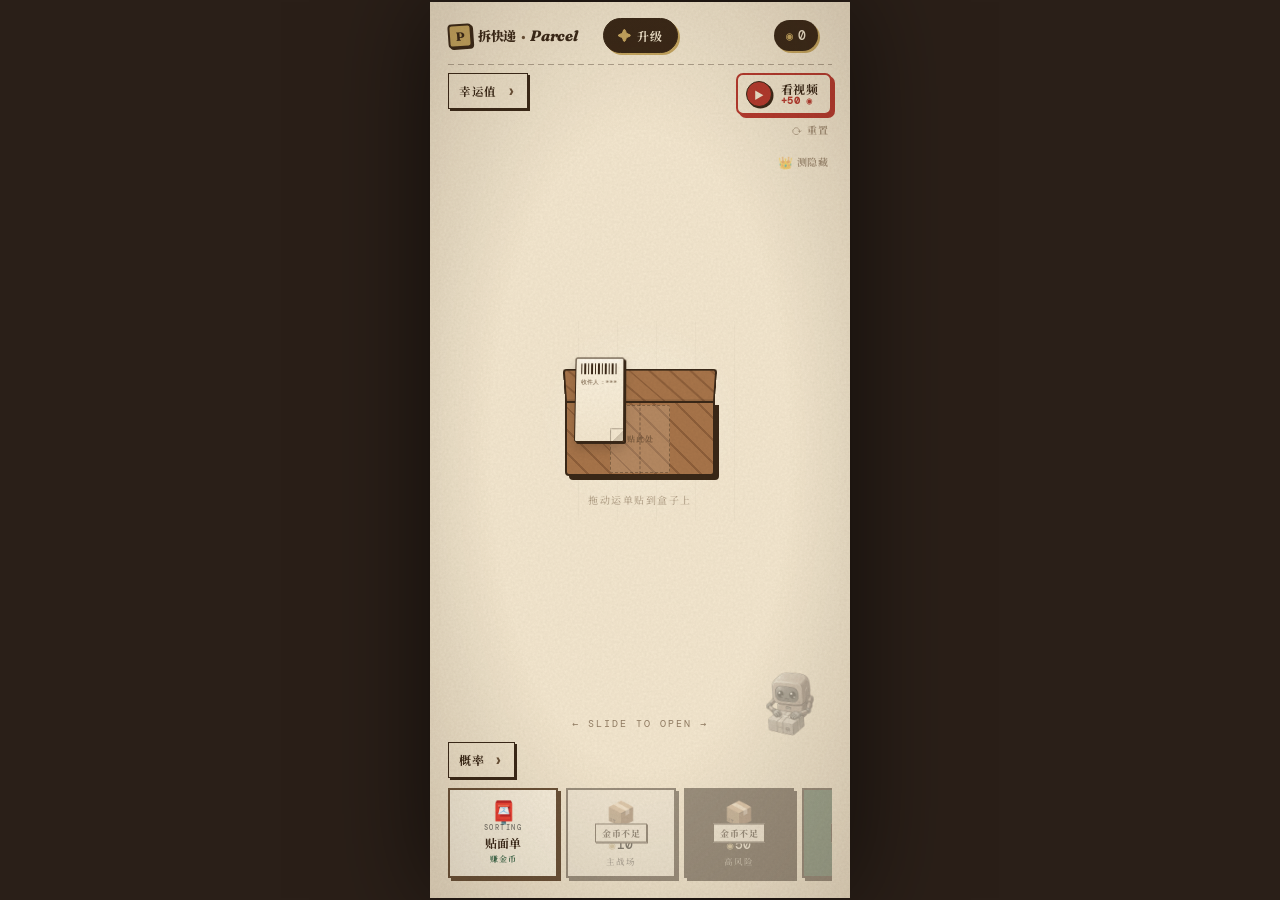
==== index.html @ 891ed786 "feat: 5档+挂机存储+弹窗统一" ====
<!DOCTYPE html>
<html lang="zh-CN">
<head>
  <meta charset="UTF-8">
  <meta name="viewport" content="width=device-width, initial-scale=1.0, maximum-scale=1.0, user-scalable=no">
  <title>拆快递盲盒 · Parcel Post</title>
  <link rel="preconnect" href="https://fonts.googleapis.com">
  <link rel="preconnect" href="https://fonts.gstatic.com" crossorigin>
  <link href="https://fonts.googleapis.com/css2?family=Fraunces:opsz,wght@9..144,400;9..144,600;9..144,800;9..144,900&family=DM+Mono:wght@400;500&family=Noto+Serif+SC:wght@500;700;900&display=swap" rel="stylesheet">
  <link rel="stylesheet" href="css/style.css">
</head>
<body>

<div class="phone">

  <!-- ========== PAGE 1: HOME ========== -->
  <div class="page active" id="page-home">

    <div class="topbar">
      <div class="tb-left">
        <div class="logo">
          <span class="mark">P</span>
          <span class="name">
            <span class="cn">拆快递</span>
            <span class="sep">·</span>
            <span style="font-style:italic">Parcel</span>
          </span>
        </div>
      </div>
      <button class="tb-mid top-tool-btn" id="btnOpenSkill">
        <span class="ic">✦</span><span>升级</span>
      </button>
      <div class="tb-right">
        <div class="coin-pill-wrap">
          <div class="coin-pill">
            <span class="c">◉</span>
            <span class="num" id="coinDisplay">0</span>
          </div>
          <!-- 金币扣除飘字：自动补货扣下一个时显示 -->
          <div class="coin-deduct" id="coinDeduct"></div>
        </div>
      </div>
    </div>

    <!-- AD STRIP：左幸运值入口，右广告 + 重置 -->
    <div class="ad-strip">
      <div class="ad-strip-left">
        <button class="lucky-chip" id="btnLucky">
          <span class="lc-name">幸运值</span>
          <span class="lc-arrow">›</span>
        </button>
      </div>
      <div class="ad-strip-right">
        <button class="ad-btn" id="btnWatchAd">
          <div class="ad-icon">▶</div>
          <div class="ad-body">
            <div class="ad-t1">看视频</div>
            <div class="ad-t2">+50 ◉</div>
          </div>
        </button>
        <button class="reset-btn" id="btnReset" title="清除存档重新开始">
          <span class="rb-ic">⟳</span>
          <span class="rb-name">重置</span>
        </button>
        <button class="reset-btn" id="btnTestHidden" title="测试开出隐藏款动画" style="margin-top:6px">
          <span class="rb-ic">👑</span>
          <span class="rb-name">测隐藏</span>
        </button>
      </div>
    </div>

    <!-- 自动拆包 + 自动补货 chip（幸运值下方，解锁后才显示）-->
    <div class="auto-chips">
      <button class="restock-toggle autoopen-toggle" id="autoOpenToggle" hidden>
        <span class="rt-body">
          <span class="rt-label">自动拆包</span>
          <span class="rt-tier" id="autoOpenTierLabel">普通</span>
        </span>
        <span class="rt-arrow">›</span>
      </button>
      <button class="restock-toggle" id="restockToggle" hidden>
        <span class="rt-body">
          <span class="rt-label">自动补货</span>
          <span class="rt-tier" id="restockTierLabel">普通</span>
        </span>
        <span class="rt-arrow">›</span>
      </button>
    </div>

    <div class="home-body">
      <!-- PARCEL HERO -->
      <div class="parcel-area">
        <div class="robot-chip locked" id="robotChip">
          <div class="robot-anim" id="robotAnim">
            <img class="robot-frame f1" src="assets/images/robot_1.png" alt="" onerror="this.replaceWith(document.createTextNode('🤖'))">
            <img class="robot-frame f2" src="assets/images/robot_2.png" alt="" onerror="this.remove()">
            <img class="robot-frame f3" src="assets/images/robot_3.png" alt="" onerror="this.remove()">
          </div>
          <div class="robot-text">未解锁</div>
          <!-- 机器人挂机存储角标（点击即领取；存储 > 0 才显示）-->
          <div class="storage-badge" id="storageBadge" hidden>
            <span class="sb-num">0/50</span>
          </div>
        </div>

        <div class="parcel-stage" id="parcelStage">
          <!-- 空状态 -->
          <div class="parcel-empty" id="parcelEmpty">
            <div class="empty-emoji">📭</div>
            <div class="empty-text">买一盒快递来拆</div>
          </div>

          <!-- 贴面单小游戏（嵌入 parcel 区域） -->
          <div class="sort-inline" id="sortInline" style="display:none;">
            <div class="sort-box" id="sortBox">
              <div class="sort-box-flap"></div>
              <div class="sort-box-body"></div>
            </div>
            <div class="sort-tape" id="sortTape">
              <div class="st-barcode"></div>
              <div class="st-addr">收件人：***</div>
            </div>
            <div class="sort-feedback" id="sortFeedback"></div>
            <div class="sort-hint-text">拖动运单贴到盒子上</div>
          </div>

          <!-- 快递盒（购买后显示，data-state: sealed|opening|opened） -->
          <div class="parcel" id="parcel" data-tier="" data-state="sealed" style="display:none;">
            <div class="parcel-shadow"></div>
            <div class="parcel-body"></div>
            <div class="parcel-lid" id="parcelLid"></div>
            <div class="parcel-tape-h" id="parcelTapeH"></div>
            <div class="parcel-tape-v" id="parcelTapeV"></div>
            <div class="parcel-tag" id="parcelTag">EXPRESS</div>
            <div class="parcel-stamp" id="parcelStamp">已<br>验视</div>
            <div class="parcel-label" id="parcelLabel">TO: YOU · 2026.08</div>
          </div>

          <!-- 浮层：物品飞出 + 数字跳字 -->
          <div class="parcel-fx" id="parcelFx"></div>
        </div>
      </div>

      <div class="swipe-hint" id="swipeHint">
        <span class="arrow">←</span> SLIDE TO OPEN <span class="arrow">→</span>
      </div>

      <!-- STATS 入口（只显示"概率"二字，详细预览移到弹窗标题旁） -->
      <button class="stats-btn" id="btnStats">
        <span class="st-body">
          <span class="st-t1">概率</span>
        </span>
        <span class="st-arrow">›</span>
      </button>

      <!-- BUY ROW -->
      <div class="buy-row" id="buyRow">
        <!-- 3 个 buy-card 由 JS 渲染 -->
      </div>
    </div>
  </div>

  <!-- ========== PAGE 2: SKILL TREE ========== -->
  <div class="page" id="page-skill">
    <div class="skill-topbar">
      <button class="back-btn" id="btnBackHome">←</button>
      <div class="skill-title">升级</div>
      <div class="coin-pill-wrap">
        <div class="coin-pill">
          <span class="c">◉</span>
          <span class="num" id="coinDisplay2">0</span>
        </div>
      </div>
    </div>

    <div class="skill-body">
      <div class="skill-tab-bar" id="skillTabBar">
        <!-- tab 由 JS 渲染 -->
      </div>
      <div id="skillList">
        <!-- 技能卡片由 JS 渲染 -->
      </div>
      <div class="footer-note">─── END OF LIST ───</div>
    </div>
  </div>

  <!-- ========== MODAL: 概率面板 ========== -->
  <div class="modal-mask" id="statsModal">
    <div class="modal-card">
      <div class="modal-head">
        <div class="modal-title">
          概率
          <span class="modal-preview" id="statsPreviewInModal"></span>
        </div>
        <button class="modal-close" id="btnStatsClose">×</button>
      </div>
      <div class="modal-body" id="statsModalBody">
        <!-- 由 JS 渲染 -->
      </div>
    </div>
  </div>

  <!-- ========== MODAL: 幸运值升级弹窗 ========== -->
  <div class="modal-mask" id="luckyModal">
    <div class="modal-card">
      <div class="modal-head">
        <div class="modal-title"><span class="mt-ic">🍀</span>幸运值</div>
        <button class="modal-close" id="btnLuckyClose">×</button>
      </div>
      <div class="modal-body" id="luckyModalBody">
        <!-- 由 JS 渲染 3 张档位卡片 -->
      </div>
      <div class="modal-foot">
        <div class="mf-hint">优先升级低档快递回本，再投高档搏稀物</div>
      </div>
    </div>
  </div>

  <!-- ========== MODAL: 档位选择器（自动补货/自动拆包 共用同一个弹窗）========== -->
  <div class="modal-mask" id="tierPickerModal">
    <div class="modal-card">
      <div class="modal-head">
        <div class="modal-title" id="tierPickerTitle">档位</div>
        <button class="modal-close" id="btnTierPickerClose">×</button>
      </div>
      <div class="modal-body" id="tierPickerBody">
        <!-- 由 JS 渲染 3 张档位卡片 -->
      </div>
      <div class="modal-foot">
        <div class="mf-hint" id="tierPickerHint">选一个档位</div>
      </div>
    </div>
  </div>

</div>

<!-- 脚本顺序：配置 → 状态 → 广告 → UI → 主循环 -->
<script src="js/config.js"></script>
<script src="js/main.js"></script>
<script src="js/ad.js"></script>
<script src="js/ui.js"></script>
<script src="js/app.js"></script>

</body>
</html>
---- css/style.css ----
/* ========== RESET ========== */
* { margin: 0; padding: 0; box-sizing: border-box; -webkit-tap-highlight-color: transparent; }
html, body { width: 100%; height: 100%; overflow: hidden; background: #2A1F18; font-family: 'Noto Serif SC', 'Fraunces', serif; }
body { display: flex; align-items: center; justify-content: center; }

/* ========== PHONE FRAME ========== */
.phone {
  position: relative;
  width: 100vw; max-width: 420px;
  height: 100vh; max-height: 896px;
  aspect-ratio: 9 / 16;
  background: #F4E8D0;
  overflow: hidden;
  box-shadow: 0 0 100px rgba(0,0,0,0.6);
}
.phone::before {
  content: ''; position: absolute; inset: 0; pointer-events: none; z-index: 100;
  background-image: url("data:image/svg+xml,%3Csvg viewBox='0 0 200 200' xmlns='http://www.w3.org/2000/svg'%3E%3Cfilter id='n'%3E%3CfeTurbulence type='fractalNoise' baseFrequency='0.85' numOctaves='3' stitchTiles='stitch'/%3E%3CfeColorMatrix values='0 0 0 0 0.2 0 0 0 0 0.15 0 0 0 0 0.1 0 0 0 0.18 0'/%3E%3C/filter%3E%3Crect width='100%25' height='100%25' filter='url(%23n)'/%3E%3C/svg%3E");
  opacity: 0.55; mix-blend-mode: multiply;
}
.phone::after {
  content: ''; position: absolute; inset: 0; pointer-events: none; z-index: 99;
  background: radial-gradient(ellipse at center, transparent 50%, rgba(58,40,23,0.18) 100%);
}

:root {
  --paper: #F4E8D0;
  --paper-dark: #E8D8B8;
  --paper-light: #FBF3E0;
  --ink: #3A2817;
  --ink-soft: #6B5238;
  --red: #B83A2E;
  --red-dark: #8B2A20;
  --green: #2D5F3F;
  --gold: #C9A961;
  --brown-box: #A8754A;
  --brown-deep: #6B4525;
  --blue-box: #4A6B8A;
  --blue-deep: #2E4A6B;
  --purple-box: #4A2C5E;
  --gold-bright: #D4AF37;
}

.page { position: absolute; inset: 0; display: none; flex-direction: column; }
.page.active { display: flex; }

/* ========== TOP BAR ========== */
.topbar {
  position: relative; flex-shrink: 0;
  display: grid; grid-template-columns: 1fr auto 1fr;
  align-items: center;
  padding: 16px 18px 12px 18px;
}
.topbar::after {
  content: ''; position: absolute; bottom: 0; left: 18px; right: 18px; height: 1px;
  background: repeating-linear-gradient(90deg, var(--ink) 0 6px, transparent 6px 10px);
  opacity: 0.35;
}
.tb-left { justify-self: start; }
.tb-mid { justify-self: center; }
.tb-right { justify-self: end; padding-right: 14px; }

/* LOGO */
.logo { display: flex; align-items: center; gap: 6px; font-family: 'Fraunces', serif; font-weight: 800; color: var(--ink); }
.logo .mark {
  width: 24px; height: 24px; border: 2px solid var(--ink); border-radius: 4px;
  display: inline-flex; align-items: center; justify-content: center;
  font-size: 12px; font-weight: 800; background: var(--gold); color: var(--ink);
  transform: rotate(-4deg);
  box-shadow: 1.5px 1.5px 0 var(--ink);
}
.logo .name { font-size: 15px; letter-spacing: -0.3px; }
.logo .name .cn { font-family: 'Noto Serif SC', serif; font-weight: 900; font-size: 13px; }
.logo .name .sep { color: var(--ink-soft); margin: 0 2px; }

/* TOOL BUTTON */
.top-tool-btn {
  background: var(--ink); color: var(--paper);
  border: 1.5px solid var(--ink);
  padding: 7px 14px; border-radius: 999px;
  font-family: 'Noto Serif SC', serif; font-weight: 700; font-size: 12px;
  cursor: pointer; display: flex; align-items: center; gap: 5px;
  box-shadow: 2px 2px 0 var(--gold);
  letter-spacing: 1px;
}
.top-tool-btn .ic { color: var(--gold); font-size: 13px; }

/* COIN PILL */
.coin-pill-wrap {
  position: relative;
  display: inline-block;
}
.coin-pill {
  display: flex; align-items: center; gap: 5px;
  background: var(--ink); color: var(--paper);
  padding: 7px 12px; border-radius: 999px;
  font-family: 'DM Mono', monospace; font-weight: 500; font-size: 13px;
  box-shadow: 2px 2px 0 var(--gold);
}
.coin-pill .c { color: var(--gold); font-size: 12px; }
.coin-pill .num { letter-spacing: -0.3px; transition: transform 0.12s; display: inline-block; }
.coin-pill .num.bump { transform: scale(1.35); }

/* 金币扣除飘字：从右上角金币下方飘出，自动补货扣款时显示 */
.coin-deduct {
  position: absolute;
  top: 100%; right: 0;
  margin-top: 4px;
  font-family: 'DM Mono', monospace;
  font-size: 12px;
  font-weight: 600;
  color: #8a7a64;  /* 低饱和米灰，不抢眼 */
  text-shadow: 0 1px 0 #fff8e7;
  pointer-events: none;
  white-space: nowrap;
  opacity: 0;
  z-index: 200;
}
.coin-deduct.go {
  animation: coinDeductFloat 1.2s ease-out forwards;
}
@keyframes coinDeductFloat {
  0%   { opacity: 0;   transform: translateY(4px)   scale(0.7); }
  15%  { opacity: 1;   transform: translateY(0)     scale(1.15); }
  25%  { opacity: 1;   transform: translateY(-2px)  scale(1); }
  100% { opacity: 0;   transform: translateY(-22px) scale(0.95); }
}

/* ========== HOME BODY ========== */
.home-body { flex: 1; display: flex; flex-direction: column; padding: 0 18px 16px; }

/* ========== 保底提示横幅（绝对定位，屏幕顶部居中）========== */
.pity-tag {
  position: fixed;
  top: 40px;
  left: 50%;
  transform: translate(-50%, -20px);
  opacity: 0;
  padding: 8px 18px;
  background: var(--paper);
  border: 2px solid;
  border-radius: 4px;
  font-family: 'Noto Serif SC', serif;
  font-weight: 800;
  font-size: 14px;
  letter-spacing: 2px;
  z-index: 300;
  pointer-events: none;
  transition: transform 0.3s cubic-bezier(0.34, 1.56, 0.64, 1), opacity 0.3s;
}
.pity-tag.go {
  transform: translate(-50%, 0);
  opacity: 1;
}

/* PARCEL HERO AREA */
.parcel-area {
  flex: 1; min-height: 220px;
  display: flex; align-items: center; justify-content: center;
  position: relative;
  padding: 12px 56px;
}
/* ========== ROBOT CHIP (parcel-area 右下角，贴在 SLIDE TO OPEN 上方) ========== */
.robot-chip {
  position: absolute;
  right: -6px;
  bottom: -35px;
  width: 96px; height: 96px;
  display: flex; align-items: center; justify-content: center;
  background: transparent;
  border: none;
  border-radius: 0;
  z-index: 5;
  font-family: inherit;
  cursor: default;
  transition: transform 0.3s, filter 0.3s, opacity 0.3s;
  pointer-events: none;
}
/* 自动拆包器：单行飘字 = 物品 icon + 净差值（从机器人头顶紧贴飘出） */
.robot-chip .auto-float-num {
  position: absolute;
  left: 50%;
  bottom: 100%;
  transform: translate(-50%, 0);
  white-space: nowrap;
  font-family: 'DM Mono', monospace;
  font-weight: 800;
  font-size: 12px;
  letter-spacing: 0.5px;
  color: var(--green);
  padding: 3px 8px;
  background: rgba(244,232,208,0.95);
  border: 1.5px solid var(--ink);
  border-radius: 2px;
  box-shadow: 1.5px 1.5px 0 var(--ink);
  pointer-events: none;
  opacity: 0;
  transition: opacity 0.25s, transform 0.9s cubic-bezier(0.22, 1, 0.36, 1);
  margin-bottom: 4px;
}
.robot-chip .auto-float-num.minus {
  color: #8a7a64;  /* 亏钱低调米灰（不刺眼） */
  border-color: #8a7a64;
  box-shadow: 1.5px 1.5px 0 #8a7a64;
}
.robot-chip .auto-float-num.even {
  color: var(--ink-soft);
}
.robot-chip .auto-float-num.go {
  opacity: 1;
  transform: translate(-50%, -8px);
}
.robot-chip .robot-icon {
  width: 88px; height: 88px;
  object-fit: contain;
  filter: grayscale(0.92);
  opacity: 0.35;
  transition: filter 0.3s, opacity 0.3s, transform 0.3s;
  display: block;
}

/* 三帧动画容器 */
.robot-chip .robot-anim {
  position: relative;
  width: 128px;
  height: 128px;
  flex-shrink: 0;
  display: block;
  overflow: hidden;  /* 配合 cover 裁掉外圈空白 */
  border-radius: 4px;
}
.robot-chip .robot-frame {
  position: absolute;
  inset: 0;
  width: 100%;
  height: 100%;
  object-fit: cover;  /* 裁掉外圈空白，让实际图像铺满容器 */
  object-position: center;
  opacity: 0;
  pointer-events: none;
  filter: grayscale(0.92);
  transition: filter 0.3s, opacity 0.3s, transform 0.3s;
}
/* 解锁后：彩色 + 微抖动 */
.robot-chip.unlocked .robot-frame {
  filter: none;
  transform: rotate(-4deg);
  transition: filter 0.3s, opacity 0.3s, transform 0.3s;
}
/* 3 帧各占 1.67 秒，整轮 5 秒（与自动拆包器每 5 秒拆一次的节奏一致） */
.robot-chip .robot-frame.f1 { animation: robotF1 5s infinite steps(1, end); }
.robot-chip .robot-frame.f2 { animation: robotF2 5s infinite steps(1, end); }
.robot-chip .robot-frame.f3 { animation: robotF3 5s infinite steps(1, end); }
@keyframes robotF1 { 0%, 33.32% { opacity: 1; } 33.34%, 100% { opacity: 0; } }
@keyframes robotF2 { 0%, 33.32% { opacity: 0; } 33.34%, 66.65% { opacity: 1; } 66.67%, 100% { opacity: 0; } }
@keyframes robotF3 { 0%, 66.65% { opacity: 0; } 66.67%, 100% { opacity: 1; } }

.robot-chip.locked .robot-frame {
  animation: none !important;
  filter: grayscale(0.85);
}
.robot-chip.locked .robot-frame.f1 { opacity: 0.4; }
.robot-chip.locked .robot-frame.f2,
.robot-chip.locked .robot-frame.f3 {
  opacity: 0;
  display: none;  /* 未解锁时只显示 f1，避免重影 */
}
.robot-chip.locked .robot-anim {
  transform: rotate(-4deg);
}
.robot-chip .robot-text {
  display: none;
}
.robot-chip.unlocked {
  background: transparent;
  border: none;
  box-shadow: none;
  animation: none;
}
.robot-chip.unlocked .robot-icon {
  filter: drop-shadow(2px 3px 0 rgba(58,40,23,0.25));
  opacity: 1;
  transform: rotate(-6deg);
}

/* ========== PARCEL STAGE ========== */
.parcel-stage {
  position: relative;
  width: 200px; height: 200px;
  display: flex; align-items: center; justify-content: center;
  user-select: none;
  -webkit-user-select: none;
  touch-action: none;
}

/* EMPTY STATE */
.parcel-empty {
  display: flex; flex-direction: column; align-items: center; justify-content: center;
  gap: 8px;
  color: var(--ink-soft);
  opacity: 0.6;
}
.parcel-empty .empty-emoji { font-size: 56px; line-height: 1; filter: grayscale(0.3); }
.parcel-empty .empty-text {
  font-family: 'Noto Serif SC', serif; font-weight: 700; font-size: 13px;
  letter-spacing: 2px;
}

/* FX LAYER */
.parcel-fx {
  position: absolute; inset: 0;
  pointer-events: none;
  z-index: 50;
}

/* ========== PARCEL (可拆开结构) ========== */
.parcel {
  position: relative;
  width: 160px; height: 160px;
  transform: rotate(-2deg);
  transition: transform 0.4s cubic-bezier(0.34, 1.56, 0.64, 1);
  cursor: grab;
  touch-action: none;
}
.parcel:active { cursor: grabbing; }
.parcel[data-state="sealed"] { animation: float 3s ease-in-out infinite; }
@keyframes float {
  0%, 100% { transform: rotate(-2deg) translateY(0); }
  50% { transform: rotate(-2deg) translateY(-6px); }
}

/* shadow */
.parcel-shadow {
  position: absolute;
  left: 8%; right: 8%; bottom: 0;
  height: 12px;
  background: rgba(58, 40, 23, 0.25);
  border-radius: 50%;
  filter: blur(4px);
  z-index: 0;
}

/* box body */
.parcel-body {
  position: absolute; inset: 0;
  background:
    repeating-linear-gradient(45deg, var(--brown-box) 0 14px, #8E5F3A 14px 16px),
    var(--brown-box);
  border: 3px solid var(--ink);
  border-radius: 8px;
  box-shadow: 6px 6px 0 var(--ink);
  z-index: 1;
  transition: transform 0.4s cubic-bezier(0.34, 1.56, 0.64, 1);
}

/* box lid (top half) */
.parcel-lid {
  position: absolute; left: -3px; right: -3px; top: -3px;
  height: 50%;
  background: var(--brown-box);
  border: 3px solid var(--ink);
  border-bottom: none;
  border-radius: 8px 8px 0 0;
  transform-origin: bottom center;
  transition: transform 0.5s cubic-bezier(0.5, 0, 0.5, 1);
  z-index: 5;
}
.parcel[data-state="opening"] .parcel-lid { transform: rotateX(-110deg); }
.parcel[data-state="opened"] .parcel-lid { transform: rotateX(-130deg); }

/* horizontal tape */
.parcel-tape-h,
.parcel-tape-v {
  position: absolute;
  background: var(--gold);
  border: 2px solid var(--ink);
  z-index: 6;
  pointer-events: none;
  transition: clip-path 0.05s linear, opacity 0.3s;
}
.parcel-tape-h {
  left: -12%; right: -12%; top: 38%; height: 20px;
  clip-path: inset(0 0 0 0);
}
.parcel-tape-v {
  top: -12%; bottom: -12%; left: 38%; width: 20px;
  clip-path: inset(0 0 0 0);
}
.parcel[data-state="opened"] .parcel-tape-h { opacity: 0.4; }
.parcel[data-state="opened"] .parcel-tape-v { opacity: 0.4; }

/* parcel tags */
.parcel-tag {
  position: absolute; top: -6px; left: -10px;
  background: var(--red); color: var(--paper);
  font-family: 'Fraunces', serif; font-weight: 900; font-size: 10px;
  padding: 4px 8px; transform: rotate(-10deg);
  border: 2px solid var(--ink);
  letter-spacing: 0.5px;
  z-index: 7;
  box-shadow: 1.5px 1.5px 0 rgba(0,0,0,0.3);
  transition: opacity 0.3s;
}
.parcel[data-state="opened"] .parcel-tag { opacity: 0.5; }

.parcel-stamp {
  position: absolute; top: 8px; right: 8px;
  width: 50px; height: 50px;
  border: 2px dashed var(--red);
  border-radius: 50%;
  display: flex; flex-direction: column; align-items: center; justify-content: center;
  color: var(--red); font-family: 'Noto Serif SC', serif; font-weight: 900;
  font-size: 9px; line-height: 1.1;
  transform: rotate(14deg);
  background: rgba(244, 232, 208, 0.5);
  z-index: 7;
}
.parcel-label {
  position: absolute; left: 50%; bottom: 8px;
  transform: translateX(-50%) rotate(-2deg);
  background: var(--paper); border: 1.5px solid var(--ink);
  padding: 3px 7px;
  font-family: 'DM Mono', monospace; font-size: 9px;
  color: var(--ink-soft); letter-spacing: 0.8px;
  white-space: nowrap;
  z-index: 7;
  box-shadow: 1px 1px 0 rgba(0,0,0,0.2);
}

/* ========== PARCEL TIER VARIANTS ========== */
/* 精品：蓝色盒身 */
.parcel[data-tier="premium"] .parcel-body {
  background:
    repeating-linear-gradient(45deg, var(--blue-box) 0 14px, var(--blue-deep) 14px 16px),
    var(--blue-box);
}
.parcel[data-tier="premium"] .parcel-lid {
  background: var(--blue-box);
}
.parcel[data-tier="premium"] .parcel-tag {
  background: var(--blue-deep);
}

/* 豪华：紫色盒身 + 金色丝带 */
.parcel[data-tier="luxury"] .parcel-body {
  background:
    repeating-linear-gradient(45deg, var(--purple-box) 0 14px, #2E1A3A 14px 16px),
    var(--purple-box);
}
.parcel[data-tier="luxury"] .parcel-lid {
  background: var(--purple-box);
}
.parcel[data-tier="luxury"] .parcel-tape-h,
.parcel[data-tier="luxury"] .parcel-tape-v {
  background: var(--gold-bright);
}
.parcel[data-tier="luxury"] .parcel-tag {
  background: var(--gold-bright);
  color: var(--ink);
}

/* 至尊：深棕盒身 + 金色丝带 */
.parcel[data-tier="epic"] .parcel-body {
  background:
    repeating-linear-gradient(45deg, var(--brown-deep) 0 14px, #3A2510 14px 16px),
    var(--brown-deep);
}
.parcel[data-tier="epic"] .parcel-lid {
  background: var(--brown-deep);
}
.parcel[data-tier="epic"] .parcel-tape-h,
.parcel[data-tier="epic"] .parcel-tape-v {
  background: var(--gold);
}
.parcel[data-tier="epic"] .parcel-tag {
  background: var(--gold);
  color: var(--ink);
}

/* 传说：金色盒身 + 红色丝带 */
.parcel[data-tier="mythic"] .parcel-body {
  background:
    repeating-linear-gradient(45deg, var(--gold) 0 14px, #8A6A20 14px 16px),
    var(--gold);
}
.parcel[data-tier="mythic"] .parcel-lid {
  background: var(--gold);
}
.parcel[data-tier="mythic"] .parcel-tape-h,
.parcel[data-tier="mythic"] .parcel-tape-v {
  background: var(--red);
}
.parcel[data-tier="mythic"] .parcel-tag {
  background: var(--red);
  color: var(--paper);
}

/* 拆开时盒身缩放反馈 */
.parcel[data-state="opening"] .parcel-body {
  transform: scale(1.05);
}

/* ========== FX: 物品飞出 + 数字跳字 ========== */
.fx-item {
  position: absolute;
  left: 50%; top: 50%;
  font-size: 48px;
  transform: translate(-50%, -50%) scale(0.3);
  opacity: 0;
  z-index: 51;
}
.fx-item.go {
  animation: itemFly 1.2s cubic-bezier(0.34, 1.56, 0.64, 1) forwards;
}
@keyframes itemFly {
  0%   { transform: translate(-50%, -50%) scale(0.3) rotate(0deg); opacity: 0; }
  20%  { transform: translate(-50%, -70%) scale(1.2) rotate(-8deg); opacity: 1; }
  60%  { transform: translate(-50%, -160%) scale(1) rotate(8deg); opacity: 1; }
  100% { transform: translate(-50%, -240%) scale(0.7) rotate(15deg); opacity: 0; }
}

.fx-glow {
  position: absolute;
  left: 50%; top: 50%;
  width: 30px; height: 30px;
  background: radial-gradient(circle, rgba(232, 200, 100, 0.9), transparent 70%);
  transform: translate(-50%, -50%) scale(0);
  border-radius: 50%;
  z-index: 50;
  pointer-events: none;
}
.fx-glow.go {
  animation: glowBurst 0.6s ease-out forwards;
}
@keyframes glowBurst {
  0%   { transform: translate(-50%, -50%) scale(0); opacity: 0; }
  30%  { opacity: 1; }
  100% { transform: translate(-50%, -50%) scale(5); opacity: 0; }
}

.fx-num {
  position: absolute;
  left: 50%; top: 50%;
  font-family: 'DM Mono', monospace;
  font-weight: 700;
  font-size: 18px;
  color: var(--ink);
  background: var(--gold);
  border: 1.5px solid var(--ink);
  padding: 3px 9px;
  border-radius: 999px;
  transform: translate(-50%, -50%);
  white-space: nowrap;
  z-index: 52;
  box-shadow: 2px 2px 0 var(--ink);
  opacity: 0;
}
.fx-num.go {
  animation: numFloat 1.4s ease-out forwards;
}
.fx-num.minus { color: var(--paper); background: var(--red); }
@keyframes numFloat {
  0%   { transform: translate(-50%, -30%) scale(0.6); opacity: 0; }
  15%  { transform: translate(-50%, -80%) scale(1.1); opacity: 1; }
  70%  { transform: translate(-50%, -180%) scale(1); opacity: 1; }
  100% { transform: translate(-50%, -260%) scale(0.85); opacity: 0; }
}

.fx-sparkle {
  position: absolute;
  width: 8px; height: 8px;
  background: var(--gold);
  transform: translate(-50%, -50%);
  z-index: 51;
  opacity: 0;
}
.fx-sparkle.go {
  animation: sparkle 0.8s ease-out forwards;
}
@keyframes sparkle {
  0%   { opacity: 0; transform: translate(-50%, -50%) scale(0); }
  30%  { opacity: 1; }
  100% { opacity: 0; transform: translate(var(--dx, 60px), var(--dy, -60px)) scale(0.3); }
}

/* ========== SWIPE HINT ========== */
.swipe-hint {
  text-align: center; margin: 0 0 12px;
  font-family: 'DM Mono', monospace; font-size: 10px; color: var(--ink-soft);
  letter-spacing: 2px; opacity: 0.7;
  transition: opacity 0.3s;
}
.swipe-hint.hide { opacity: 0; }
.swipe-hint .arrow { display: inline-block; animation: swipe 1.4s ease-in-out infinite; }
@keyframes swipe { 0%,100%{transform:translateX(-3px)} 50%{transform:translateX(3px)} }

/* ========== AD STRIP (topbar 下方，右上角右对齐) ========== */
.ad-strip {
  display: flex;
  justify-content: space-between;
  align-items: center;  /* 垂直居中：让 lucky-chip 与 ad-strip 中线对齐 */
  position: relative;  /* 让 .ad-strip-right 用 absolute 定位 */
  padding: 8px 18px;  /* 上下 padding */
  flex-shrink: 0;
  gap: 10px;
}
.ad-strip-left {
  display: flex;
  align-items: center;
  flex: 0 0 auto;
  position: relative;
  z-index: 1;
}
.ad-strip-right {
  position: absolute;  /* 浮在 ad-strip 右上角，不撑高 ad-strip */
  top: 8px;           /* 与 ad-strip 顶部 padding 对齐 */
  right: 18px;
  display: flex;
  flex-direction: column;  /* 三个按钮竖着堆叠一列 */
  align-items: flex-end;
  gap: 4px;
  flex: 0 0 auto;
}

/* ========== 自动拆包 + 自动补货 chip（幸运值下方，左对齐排列）========== */
.auto-chips {
  display: flex;
  flex-direction: column;
  align-items: flex-start;
  gap: 6px;  /* chip 之间的间距 */
  padding: 0 18px 8px;  /* 紧贴 ad-strip 下方 */
  flex-shrink: 0;
}
.auto-chips .restock-toggle {
  margin: 0;  /* 覆盖原有的 margin-bottom */
}

/* ========== 机器人挂机存储角标（点击即领取；存储 > 0 才显示）========== */
/* 角标基于 .robot-chip（本身就是 position:absolute）做 absolute 定位即可 */
.storage-badge {
  position: absolute;
  top: -6px;        /* 固定在机器人右上角外侧（与原位置一致）*/
  right: -6px;
  background: var(--paper);
  border: 1.5px solid var(--ink);
  border-radius: 12px;
  padding: 2px 8px;
  font-family: 'DM Mono', monospace;
  font-weight: 700;
  font-size: 10px;
  color: var(--ink);
  box-shadow: 1.5px 1.5px 0 var(--ink);
  white-space: nowrap;
  pointer-events: auto;
  cursor: pointer;
  z-index: 5;
  transition: transform 0.1s, box-shadow 0.1s;
}
.storage-badge:hover { transform: translate(0.5px, 0.5px); }
.storage-badge:active {
  transform: translate(1.5px, 1.5px);
  box-shadow: 0 0 0 var(--ink);
}
.storage-badge .sb-num { letter-spacing: 0.3px; }
.storage-badge.full {
  background: var(--red);
  border-color: var(--red);
  color: var(--paper);
  box-shadow: 1.5px 1.5px 0 var(--ink);
  animation: badge-pulse 1.2s ease-in-out infinite;
}
@keyframes badge-pulse {
  0%, 100% { transform: scale(1); }
  50%      { transform: scale(1.08); }
}

/* ========== AD BUTTON (夺目版：红色实线 + 阴影，无呼吸动画) ========== */
.ad-btn {
  background: var(--paper);
  border: 2px solid var(--red);
  padding: 6px 12px 6px 6px;
  display: inline-grid; grid-template-columns: 28px auto; gap: 9px; align-items: center;
  cursor: pointer;
  text-align: left;
  box-shadow: 3px 3px 0 var(--red);
  transition: transform 0.1s, box-shadow 0.1s;
  font-family: inherit;
  border-radius: 7px;
}
.ad-btn:active { transform: translate(2px, 2px); box-shadow: 1px 1px 0 var(--red); }
.ad-btn:disabled { opacity: 0.5; cursor: not-allowed; }
.ad-btn .ad-icon {
  width: 26px; height: 26px; border-radius: 50%;
  background: var(--red); color: var(--paper);
  display: flex; align-items: center; justify-content: center;
  font-size: 10px; flex-shrink: 0;
  box-shadow: 1.5px 1.5px 0 var(--ink);
  border: 1.5px solid var(--ink);
  margin-left: 2px;
}
.ad-btn .ad-body { min-width: 0; text-align: left; display: flex; flex-direction: column; gap: 0; line-height: 1.1; }
.ad-btn .ad-t1 {
  font-family: 'Noto Serif SC', serif; font-weight: 700; font-size: 12px;
  color: var(--ink); letter-spacing: 0.5px; text-align: left;
  white-space: nowrap;
}
.ad-btn .ad-t2 {
  font-family: 'DM Mono', monospace; font-size: 9.5px;
  color: var(--red); font-weight: 700; letter-spacing: 0.5px;
  text-align: left;
  white-space: nowrap;
  margin-top: 1px;
}
@keyframes pulse { 0%,100%{transform:scale(1); opacity:1} 50%{transform:scale(1.08); opacity:0.75} }

/* ========== STATS 入口（左对齐，2 列：上下两行内容 + 箭头，整体垂直居中） ========== */
.stats-btn {
  background: var(--paper);
  border: 1.5px solid var(--ink);
  padding: 7px 10px;
  display: inline-grid;
  grid-template-columns: auto 12px;
  gap: 8px;
  align-items: center;
  align-self: flex-start;
  margin: 0 0 10px 0;
  cursor: pointer;
  font-family: inherit;
  text-align: left;
  box-shadow: 2px 2px 0 var(--ink);
  transition: transform 0.1s, box-shadow 0.1s;
  max-width: 100%;
  min-height: 36px;
}
.stats-btn:active { transform: translate(1.5px, 1.5px); box-shadow: 0.5px 0.5px 0 var(--ink); }
.stats-btn .st-body {
  display: flex; flex-direction: column;
  gap: 1px;
  line-height: 1.1;
}
.stats-btn .st-t1 {
  font-family: 'Noto Serif SC', serif; font-weight: 700; font-size: 12px;
  color: var(--ink); letter-spacing: 0.5px; white-space: nowrap;
  display: block; line-height: 1.1;
}
.stats-btn .st-t2 {
  font-family: 'DM Mono', monospace; font-size: 9px;
  color: var(--ink-soft); letter-spacing: 0.3px;
  white-space: nowrap; overflow: hidden; text-overflow: ellipsis;
  text-align: left;
  min-width: 0;
  display: block; line-height: 1.1;
}
.stats-btn .st-t2 .up {
  color: var(--green);
  font-weight: 600;
}
.stats-btn .st-arrow {
  font-family: 'DM Mono', monospace; font-size: 14px;
  color: var(--ink-soft); font-weight: 600;
  line-height: 1;
  text-align: center;
}

/* ========== 隐藏款豪华揭示动画 ========== */
.hidden-reveal {
  position: fixed;
  inset: 0;
  z-index: 9999;
  display: flex;
  align-items: center;
  justify-content: center;
  background: radial-gradient(circle at center, rgba(60, 40, 10, 0.85) 0%, rgba(20, 12, 4, 0.95) 100%);
  opacity: 0;
  pointer-events: none;
  transition: opacity 0.4s ease;
}
.hidden-reveal.show {
  opacity: 1;
  pointer-events: auto;
}

.hr-particles {
  position: absolute;
  inset: 0;
  pointer-events: none;
  overflow: hidden;
}
.hr-particles i {
  position: absolute;
  top: 50%;
  left: 50%;
  width: 8px;
  height: 8px;
  border-radius: 50%;
  background: radial-gradient(circle, #ffd700, #b8860b);
  box-shadow: 0 0 12px #ffd700;
  transform: translate(-50%, -50%);
  animation: hr-burst 1.6s ease-out forwards;
  animation-delay: calc(var(--i) * 0.04s);
  opacity: 0;
}
.hr-particles i:nth-child(4n+1) { background: radial-gradient(circle, #fff7d6, #ffd700); }
.hr-particles i:nth-child(4n+2) { background: radial-gradient(circle, #ffeb3b, #ff9800); width: 6px; height: 6px; }
.hr-particles i:nth-child(4n+3) { background: radial-gradient(circle, #ffe082, #f57c00); width: 4px; height: 4px; }
.hr-particles i:nth-child(4n)   { background: radial-gradient(circle, #fff, #b8860b); width: 10px; height: 10px; }
@keyframes hr-burst {
  0%   { transform: translate(-50%, -50%) scale(0); opacity: 1; }
  60%  { opacity: 1; }
  100% { transform: translate(calc(-50% + cos(var(--i) * 24deg) * 280px),
                              calc(-50% + sin(var(--i) * 24deg) * 280px)) scale(1.2);
          opacity: 0; }
}

.hr-card {
  position: relative;
  text-align: center;
  padding: 32px 40px;
  background: linear-gradient(180deg, #fff8e1 0%, #ffe082 100%);
  border: 2px solid #b8860b;
  border-radius: 4px;
  box-shadow: 0 0 40px rgba(255, 215, 0, 0.6),
              4px 4px 0 #b8860b;
  transform: scale(0.4) rotate(-8deg);
  opacity: 0;
  transition: transform 0.5s cubic-bezier(0.34, 1.56, 0.64, 1),
              opacity 0.4s ease;
  min-width: 260px;
}
.hidden-reveal.show .hr-card {
  transform: scale(1) rotate(0);
  opacity: 1;
  animation: hr-shake 0.6s ease-in-out 0.5s;
}
@keyframes hr-shake {
  0%, 100% { transform: scale(1) rotate(0); }
  20% { transform: scale(1.05) rotate(-2deg); }
  40% { transform: scale(0.98) rotate(1.5deg); }
  60% { transform: scale(1.03) rotate(-1deg); }
  80% { transform: scale(0.99) rotate(0.5deg); }
}

.hr-tag {
  font-size: 18px;
  font-weight: 800;
  color: #b8860b;
  letter-spacing: 2px;
  margin-bottom: 12px;
  text-shadow: 1px 1px 0 #fff;
}
.hr-icon {
  font-size: 96px;
  line-height: 1;
  margin: 8px 0 16px;
  filter: drop-shadow(0 0 16px rgba(255, 215, 0, 0.8));
  animation: hr-icon-spin 1s ease-in-out 0.3s;
}
@keyframes hr-icon-spin {
  0%   { transform: scale(0) rotate(-180deg); }
  100% { transform: scale(1) rotate(0); }
}
.hr-name {
  font-size: 22px;
  font-weight: 700;
  color: #5d4037;
  margin-bottom: 8px;
  font-family: 'Noto Serif SC', '宋体', serif;
}
.hr-value {
  font-size: 28px;
  font-weight: 800;
  color: #d84315;
  text-shadow: 2px 2px 0 #fff;
  margin-bottom: 16px;
  font-family: 'Noto Serif SC', '宋体', serif;
}
.hr-tap {
  font-size: 12px;
  color: #8d6e63;
  opacity: 0.7;
  letter-spacing: 1px;
}

/* ========== 破产弹窗 ========== */
.bankrupt-modal {
  position: fixed;
  inset: 0;
  z-index: 9000;
  display: flex;
  align-items: center;
  justify-content: center;
  background: rgba(20, 12, 4, 0.55);
  animation: bnFadeIn 0.25s ease;
}
@keyframes bnFadeIn { from { opacity: 0; } to { opacity: 1; } }
.bankrupt-card {
  width: 84%;
  max-width: 340px;
  padding: 22px 20px 18px;
  text-align: center;
  background: var(--paper);
  border: 2px solid var(--ink);
  border-radius: 4px;
  box-shadow: 4px 4px 0 var(--ink);
}
.bankrupt-title {
  font-size: 22px;
  font-weight: 800;
  color: var(--red);
  margin-bottom: 10px;
  letter-spacing: 1.5px;
}
.bankrupt-desc {
  font-size: 13px;
  color: var(--ink);
  line-height: 1.6;
  margin-bottom: 18px;
  opacity: 0.85;
}
.bankrupt-actions {
  display: flex;
  flex-direction: column;
  gap: 8px;
}
.bnk-btn {
  width: 100%;
  min-height: 44px;
  padding: 10px 12px;
  font-family: 'Noto Serif SC', '宋体', serif;
  font-size: 14px;
  font-weight: 700;
  color: var(--paper);
  background: var(--ink);
  border: 1.5px solid var(--ink);
  border-radius: 2px;
  box-shadow: 2px 2px 0 var(--ink);
  cursor: pointer;
  transition: transform 0.08s ease, box-shadow 0.08s ease;
  letter-spacing: 1px;
}
.bnk-btn:hover { transform: translate(-1px, -1px); box-shadow: 3px 3px 0 var(--ink); }
.bnk-btn:active { transform: translate(1px, 1px); box-shadow: 1px 1px 0 var(--ink); }
.bnk-btn.bnk-ad    { background: var(--red); border-color: var(--red); box-shadow: 2px 2px 0 var(--red); }
.bnk-btn.bnk-ad:hover    { box-shadow: 3px 3px 0 var(--red); }
.bnk-btn.bnk-reset { background: var(--paper); color: var(--ink); }
.bnk-btn.bnk-close { background: transparent; color: var(--ink-soft); border-color: var(--ink-soft); box-shadow: 2px 2px 0 var(--ink-soft); font-weight: 500; font-size: 12px; }

/* ========== LUCKY 入口（与 restock-toggle 完全同款结构：2 列，名字 + 箭头）========== */
.lucky-chip {
  background: var(--paper);
  border: 1.5px solid var(--ink);
  padding: 7px 10px;
  display: inline-grid;
  grid-template-columns: auto 12px;
  gap: 8px;
  align-items: center;
  align-self: flex-start;
  cursor: pointer;
  font-family: inherit;
  text-align: left;
  box-shadow: 2px 2px 0 var(--ink);
  transition: transform 0.1s, box-shadow 0.1s;
  min-height: 36px;
}
.lucky-chip:active { transform: translate(1.5px, 1.5px); box-shadow: 0.5px 0.5px 0 var(--ink); }
.lucky-chip .lc-name {
  font-family: 'Noto Serif SC', serif;
  font-weight: 700;
  font-size: 11.5px;
  color: var(--ink);
  letter-spacing: 0.5px;
  line-height: 1.1;
  white-space: nowrap;
}
.lucky-chip .lc-arrow {
  font-family: 'DM Mono', monospace;
  font-size: 14px;
  font-weight: 700;
  color: var(--ink-soft);
  line-height: 1;
  text-align: center;
}

/* ========== RESET 测试按钮（放在广告按钮下方，简洁小按钮） ========== */
.reset-btn {
  background: transparent;
  border: 0;
  padding: 2px 4px;
  display: inline-flex;
  align-items: center;
  gap: 4px;
  cursor: pointer;
  font-family: inherit;
  text-align: left;
  min-height: 22px;
  opacity: 0.55;
  transition: opacity 0.15s;
}
.reset-btn:hover { opacity: 0.9; }
.reset-btn:active { opacity: 0.4; }
.reset-btn .rb-ic {
  font-size: 12px;
  line-height: 1;
  color: var(--ink-soft);
}
.reset-btn .rb-name {
  font-family: 'Noto Serif SC', serif;
  font-weight: 700;
  font-size: 10px;
  color: var(--ink-soft);
  letter-spacing: 0.5px;
  line-height: 1;
}

/* ========== 续包档位切换 chip（自动补货解锁后显示）========== */
.restock-toggle {
  background: var(--paper);
  border: 1.5px solid var(--ink);  /* 统一黑色边框，与 lucky-chip 一致 */
  padding: 7px 10px;
  display: inline-grid;
  grid-template-columns: 1fr auto;
  gap: 8px;
  align-items: center;
  align-self: flex-start;
  margin: 0 0 6px 0;
  cursor: pointer;
  font-family: inherit;
  text-align: left;
  box-shadow: 2px 2px 0 var(--ink);  /* 统一黑色阴影 */
  transition: transform 0.1s, box-shadow 0.1s;
  max-width: 100%;
  min-height: 36px;
}
.restock-toggle:active { transform: translate(1.5px, 1.5px); box-shadow: 0.5px 0.5px 0 var(--ink); }
.restock-toggle[hidden] { display: none; }
.restock-toggle .rt-body {
  display: flex; flex-direction: column;
  gap: 1px;
  line-height: 1.1;
}
.restock-toggle .rt-label {
  font-family: 'Noto Serif SC', serif; font-weight: 700; font-size: 11px;
  color: var(--ink); letter-spacing: 0.5px;
  white-space: nowrap; line-height: 1.1;
}
.restock-toggle .rt-tier {
  font-family: 'DM Mono', monospace; font-size: 9px;
  color: var(--ink-soft); font-weight: 700; letter-spacing: 0.3px;  /* 统一为次要文字色 */
  white-space: nowrap; line-height: 1.1;
  transition: color 0.2s;
}
.restock-toggle .rt-tier.changed { color: var(--red); }
.restock-toggle .rt-arrow {
  font-family: 'DM Mono', monospace; font-size: 14px;
  color: var(--ink-soft); font-weight: 700;  /* 统一为次要文字色 */
  line-height: 1;
  text-align: center;
}

/* ========== 自动补货档位选择弹窗 ========== */
.restock-cards {
  display: flex;
  flex-direction: column;
  gap: 10px;
}
.restock-card {
  background: var(--paper-light);
  border: 2px solid var(--ink);
  padding: 10px 11px 11px;
  box-shadow: 3px 3px 0 var(--ink);
  display: flex;
  flex-direction: column;
  gap: 6px;
  position: relative;
  cursor: pointer;
  transition: transform 0.08s, box-shadow 0.08s;
  text-align: left;
  font-family: inherit;
  color: inherit;
  width: 100%;
}
.restock-card:active { transform: translate(1.5px, 1.5px); box-shadow: 1px 1px 0 var(--ink); }
.restock-card.premium { background: var(--ink); color: var(--paper); border-color: var(--ink); }
.restock-card.luxury { background: var(--green); color: var(--paper); border-color: var(--ink); }
.restock-card.epic { background: var(--brown-deep); color: var(--paper); border-color: var(--ink); }
.restock-card.mythic { background: var(--gold); color: var(--ink); border-color: var(--ink); }
.restock-card.selected {
  background: var(--paper);
  border-color: var(--green);
  box-shadow: 3px 3px 0 var(--green);
}
.restock-card.selected.premium { background: var(--ink); border-color: var(--paper); box-shadow: 3px 3px 0 var(--paper); }
.restock-card.selected.luxury { background: var(--green); border-color: var(--paper); box-shadow: 3px 3px 0 var(--paper); }
.restock-card.selected.epic { background: var(--brown-deep); border-color: var(--paper); box-shadow: 3px 3px 0 var(--paper); }
.restock-card.selected.mythic { background: var(--gold); border-color: var(--ink); box-shadow: 3px 3px 0 var(--ink); }
.restock-card .rc-head {
  display: flex; align-items: center; justify-content: space-between; gap: 8px;
}
.restock-card .rc-head-l {
  display: flex; align-items: center; gap: 8px;
}
.restock-card .rc-ic {
  font-size: 18px; line-height: 1;
  display: inline-flex; align-items: center; justify-content: center;
  width: 30px; height: 30px;
  background: var(--paper);
  border: 1.5px solid var(--ink);
  border-radius: 4px;
}
.restock-card.premium .rc-ic,
.restock-card.luxury .rc-ic,
.restock-card.epic .rc-ic { background: var(--paper-light); }
.restock-card.mythic .rc-ic { background: var(--paper); }
.restock-card .rc-name {
  font-family: 'Noto Serif SC', serif;
  font-weight: 800; font-size: 13px;
  letter-spacing: 0.5px;
  color: var(--ink);
}
.restock-card.premium .rc-name,
.restock-card.luxury .rc-name,
.restock-card.epic .rc-name { color: var(--paper); }
.restock-card.mythic .rc-name { color: var(--ink); }
.restock-card .rc-price {
  font-family: 'DM Mono', monospace;
  font-size: 10px;
  color: var(--ink-soft);
  letter-spacing: 0.3px;
}
.restock-card.premium .rc-price,
.restock-card.luxury .rc-price,
.restock-card.epic .rc-price { color: var(--paper); opacity: 0.95; }
.restock-card.mythic .rc-price { color: var(--ink-soft); opacity: 0.9; }
.restock-card .rc-check {
  font-family: 'Noto Serif SC', serif;
  font-weight: 800; font-size: 11px;
  color: var(--green);
  letter-spacing: 0.5px;
  white-space: nowrap;
}
.restock-card.premium .rc-check,
.restock-card.luxury .rc-check,
.restock-card.epic .rc-check { color: var(--paper); }
.restock-card.mythic .rc-check { color: var(--ink); }
.restock-card .rc-ev {
  font-family: 'DM Mono', monospace;
  font-size: 10px;
  color: var(--ink-soft);
  letter-spacing: 0.3px;
  display: flex; justify-content: space-between; gap: 8px;
}
.restock-card .rc-ev .pos { color: var(--green); font-weight: 700; }
.restock-card .rc-ev .neg { color: var(--red); font-weight: 700; }
.restock-card.premium .rc-ev,
.restock-card.luxury .rc-ev,
.restock-card.epic .rc-ev { color: var(--paper-dark); opacity: 0.9; }
.restock-card.mythic .rc-ev { color: var(--ink-soft); opacity: 0.9; }
/* 档位卡片：锁定（未解锁前置技能时不可选）*/
.restock-card.locked {
  opacity: 0.45;
  filter: grayscale(0.6);
  cursor: not-allowed;
  box-shadow: 2px 2px 0 var(--ink-soft);
}
.restock-card.locked:active { transform: none; }
.restock-card .rc-lock-row {
  display: flex; align-items: center; justify-content: flex-end;
  margin-top: 2px;
}
.restock-card .rc-lock {
  font-family: 'Noto Serif SC', serif;
  font-weight: 700; font-size: 10px;
  letter-spacing: 0.5px;
  color: var(--ink-soft);
  background: var(--paper);
  border: 1px dashed var(--ink-soft);
  padding: 1px 6px;
  border-radius: 2px;
}

/* ========== MODAL（属性面板） ========== */
.modal-mask {
  position: absolute; inset: 0;
  background: rgba(42, 31, 24, 0.55);
  z-index: 200;
  display: none;
  align-items: center;
  justify-content: center;
  padding: 16px;
  animation: fadeIn 0.2s ease;
}
.modal-mask.show { display: flex; }
@keyframes fadeIn { from { opacity: 0; } to { opacity: 1; } }

.modal-card {
  width: 100%;
  max-width: 360px;
  max-height: calc(100% - 0px);
  background: var(--paper);
  border: 2px solid var(--ink);
  box-shadow: 6px 6px 0 var(--ink);
  display: flex; flex-direction: column;
  overflow: hidden;
  animation: slideUp 0.25s cubic-bezier(0.34, 1.56, 0.64, 1);
}
@keyframes slideUp { from { transform: translateY(20px); opacity: 0; } to { transform: translateY(0); opacity: 1; } }

.modal-head {
  display: flex; align-items: center; justify-content: space-between;
  padding: 12px 14px 10px;
  border-bottom: 1.5px solid var(--ink);
  background: var(--paper-light);
  flex-shrink: 0;
}
.modal-title {
  font-family: 'Noto Serif SC', serif; font-weight: 800; font-size: 15px;
  color: var(--ink); letter-spacing: 4px;
  position: relative; padding-left: 14px;
}
.modal-title::before {
  content: ''; position: absolute; left: 0; top: 50%;
  transform: translateY(-50%);
  width: 4px; height: 16px;
  background: var(--red);
  box-shadow: 1.5px 1.5px 0 var(--ink);
}
.modal-close {
  width: 30px; height: 30px; border: 1.5px solid var(--ink); border-radius: 50%;
  background: var(--paper); color: var(--ink);
  display: flex; align-items: center; justify-content: center;
  font-size: 14px; cursor: pointer; font-family: 'Fraunces', serif; font-weight: 800;
  box-shadow: 1.5px 1.5px 0 var(--ink);
}
.modal-close:active { transform: translate(1px, 1px); box-shadow: 0.5px 0.5px 0 var(--ink); }

.modal-body {
  overflow-y: auto;
  padding: 12px 14px 14px;
  flex: 1;
}
.modal-body::-webkit-scrollbar { display: none; }

.modal-foot {
  flex-shrink: 0;
  padding: 10px 14px;
  border-top: 1.5px dashed var(--ink-soft);
  background: var(--paper-light);
  text-align: center;
}
.modal-foot .mf-hint {
  font-family: 'Noto Serif SC', serif;
  font-weight: 700;
  font-size: 10.5px;
  color: var(--ink-soft);
  letter-spacing: 1px;
}
.modal-title .mt-ic {
  margin-right: 6px;
  font-size: 16px;
  filter: drop-shadow(1px 1px 0 rgba(0,0,0,0.15));
}

/* 弹窗标题旁的预览信息（如"价值×1.05 · 自动拆4.5s"）*/
.modal-title .modal-preview {
  margin-left: 10px;
  display: inline-flex;
  gap: 4px;
  flex-wrap: wrap;
  vertical-align: middle;
}
.modal-title .modal-preview .mp-chip {
  display: inline-block;
  font-family: 'DM Mono', monospace;
  font-weight: 700;
  font-size: 10px;
  letter-spacing: 0.3px;
  color: var(--ink-soft);
  padding: 1px 6px;
  background: var(--paper);
  border: 1px dashed var(--ink-soft);
  border-radius: 2px;
  line-height: 1.4;
}

/* ========== 幸运值弹窗内：档位卡片 ========== */
.lucky-cards {
  display: flex;
  flex-direction: column;
  gap: 10px;
}
.lucky-card {
  /* 复用 .restock-card 卡片样式（视觉统一），此处只放 lucky 专属的子元素样式 */
  gap: 6px;
  cursor: default;
}
.lucky-card:active { transform: none; box-shadow: 3px 3px 0 var(--ink); }
/* 满级：保留各档位背景色（不覆盖），只用绿色边框 + 绿色阴影 + 右上角"已满级"角标做提示 */
.lucky-card.maxed {
  border-color: var(--green);
  box-shadow: 3px 3px 0 var(--green);
}
.lucky-card.maxed::after {
  content: 'MAX';
  position: absolute;
  top: -8px; right: 8px;
  background: var(--green);
  color: var(--paper);
  border: 1.5px solid var(--ink);
  padding: 1px 7px 2px;
  font-family: 'Fraunces', serif;
  font-weight: 800;
  font-size: 9px;
  letter-spacing: 1px;
  box-shadow: 1.5px 1.5px 0 var(--ink);
  pointer-events: none;
  z-index: 2;
}
/* 满级时子元素颜色：让档位色规则（.lucky-card.{tier} .lc-*）继续生效，不覆盖 */
.lucky-card.maxed .lc-lv-num { color: var(--green); }

.lc-head {
  display: flex; align-items: center; justify-content: space-between;
}
.lc-head-l {
  display: flex; align-items: center; gap: 7px;
}
.lc-ic {
  font-size: 18px; line-height: 1;
  display: inline-flex; align-items: center; justify-content: center;
  width: 30px; height: 30px;
  background: var(--paper);
  border: 1.5px solid var(--ink);
  border-radius: 4px;
}
.lucky-card.premium .lc-ic,
.lucky-card.luxury .lc-ic,
.lucky-card.epic .lc-ic {
  background: var(--paper-light);
}
.lucky-card.mythic .lc-ic { background: var(--paper); }
.lc-name {
  font-family: 'Noto Serif SC', serif;
  font-weight: 800;
  font-size: 13px;
  letter-spacing: 0.5px;
  color: var(--ink);
}
.lucky-card.premium .lc-name,
.lucky-card.luxury .lc-name,
.lucky-card.epic .lc-name { color: var(--paper); }
.lucky-card.mythic .lc-name { color: var(--ink); }
.lc-price {
  font-family: 'DM Mono', monospace;
  font-size: 10px;
  color: var(--ink-soft);
  letter-spacing: 0.3px;
}
.lucky-card.premium .lc-price,
.lucky-card.luxury .lc-price,
.lucky-card.epic .lc-price { color: var(--paper); opacity: 0.95; }
.lucky-card.mythic .lc-price { color: var(--ink-soft); opacity: 0.9; }

/* 等级条 */
.lc-lvrow {
  display: flex; align-items: center; gap: 8px;
}
.lc-lv-label {
  font-family: 'DM Mono', monospace;
  font-size: 10px;
  font-weight: 700;
  color: var(--ink-soft);
  letter-spacing: 0.5px;
  white-space: nowrap;
  min-width: 56px;
}
.lucky-card.premium .lc-lv-label,
.lucky-card.luxury .lc-lv-label,
.lucky-card.epic .lc-lv-label { color: var(--paper); opacity: 0.9; }
.lucky-card.mythic .lc-lv-label { color: var(--ink-soft); }
.lc-lv-track {
  flex: 1; height: 6px;
  background: var(--paper-dark);
  border: 1px solid var(--ink);
  position: relative;
  overflow: hidden;
}
.lc-lv-fill {
  position: absolute; left: 0; top: 0; bottom: 0;
  background: var(--green);
  transition: width 0.3s;
}
.lc-lv-num {
  font-family: 'Fraunces', serif;
  font-weight: 800;
  font-size: 11px;
  color: var(--green);
  white-space: nowrap;
  min-width: 40px;
  text-align: right;
}
.lucky-card.maxed .lc-lv-num { color: var(--green); }

/* 稀有率 + 期望 */
.lc-info {
  display: flex; align-items: center; justify-content: space-between;
  gap: 6px;
  padding: 6px 0 0;
  border-top: 1.5px dashed var(--ink-soft);
}
.lucky-card.premium .lc-info,
.lucky-card.luxury .lc-info,
.lucky-card.epic .lc-info { border-top-color: rgba(244,232,208,0.3); }
.lucky-card.mythic .lc-info { border-top-color: rgba(58,40,23,0.25); }
.lc-info-block {
  display: flex; flex-direction: column;
  gap: 1px;
  line-height: 1.1;
}
.lc-info-label {
  font-family: 'Noto Serif SC', serif;
  font-weight: 700;
  font-size: 9.5px;
  color: var(--ink-soft);
  letter-spacing: 1px;
}
.lucky-card.premium .lc-info-label,
.lucky-card.luxury .lc-info-label,
.lucky-card.epic .lc-info-label { color: var(--paper); opacity: 0.85; }
.lucky-card.mythic .lc-info-label { color: var(--ink-soft); }
.lc-info-val {
  font-family: 'DM Mono', monospace;
  font-size: 13px;
  font-weight: 700;
  color: var(--ink);
  letter-spacing: 0.3px;
  line-height: 1.1;
}
.lucky-card.premium .lc-info-val,
.lucky-card.luxury .lc-info-val,
.lucky-card.epic .lc-info-val { color: var(--paper); }
.lucky-card.mythic .lc-info-val { color: var(--ink); }
.lc-info-val.pos { color: var(--green); }
.lucky-card.premium .lc-info-val.pos,
.lucky-card.luxury .lc-info-val.pos,
.lucky-card.epic .lc-info-val.pos { color: #A5D6A7; }
.lc-info-val.neg { color: var(--red); }
.lucky-card.premium .lc-info-val.neg,
.lucky-card.luxury .lc-info-val.neg,
.lucky-card.epic .lc-info-val.neg { color: #F4A09A; }

/* 升级按钮 */
.lc-up-btn {
  background: var(--green);
  color: var(--paper);
  border: 1.5px solid var(--ink);
  padding: 7px 10px 6px;
  font-family: 'Noto Serif SC', serif;
  font-weight: 800;
  font-size: 11.5px;
  letter-spacing: 1px;
  cursor: pointer;
  box-shadow: 2px 2px 0 var(--ink);
  transition: transform 0.1s, box-shadow 0.1s;
  display: flex; flex-direction: column; align-items: center; gap: 1px;
  min-height: 44px;
  min-width: 76px;
  line-height: 1.1;
  border-radius: 2px;
}
.lc-up-btn:active { transform: translate(1.5px, 1.5px); box-shadow: 0.5px 0.5px 0 var(--ink); }
.lc-up-btn:disabled,
.lc-up-btn.cant-afford {
  background: var(--paper-dark);
  color: var(--red);
  border-color: var(--red);
  box-shadow: 2px 2px 0 var(--red);
  cursor: not-allowed;
}
.lc-up-btn:disabled:active { transform: none; box-shadow: 2px 2px 0 var(--red); }
.lc-up-btn.maxed {
  background: var(--paper);
  color: var(--green);
  border-color: var(--green);
  box-shadow: 2px 2px 0 var(--green);
  cursor: default;
}
.lc-up-btn .luc-cost {
  font-family: 'DM Mono', monospace;
  font-size: 9.5px;
  font-weight: 600;
  letter-spacing: 0.3px;
}
.lc-up-btn .luc-cost .c { color: var(--gold); font-size: 9px; }
.lc-up-btn.cant-afford .luc-cost .c { color: var(--red); }
.lc-up-btn.maxed .luc-cost { font-size: 8.5px; }

.lc-row-foot {
  display: flex; align-items: center; justify-content: space-between;
  gap: 8px;
}

.stats-section {
  margin-bottom: 14px;
}
.stats-section:last-child { margin-bottom: 0; }
.stats-section .sec-title {
  font-family: 'Noto Serif SC', serif; font-weight: 700; font-size: 12px;
  color: var(--ink); letter-spacing: 1.5px;
  padding: 0 0 6px;
  border-bottom: 1.5px dashed var(--ink-soft);
  margin-bottom: 8px;
  display: flex; align-items: center; gap: 6px;
}
.stats-section .sec-title .sec-ic { font-size: 13px; }

.tier-block {
  margin-bottom: 10px;
  padding: 8px 9px 9px;
  background: var(--paper-light);
  border: 1.5px solid var(--ink);
}
.tier-block:last-child { margin-bottom: 0; }
.tier-head {
  display: flex; align-items: center; justify-content: space-between;
  margin-bottom: 6px;
  font-family: 'Noto Serif SC', serif; font-weight: 700; font-size: 11.5px;
  color: var(--ink); letter-spacing: 1px;
}
.tier-head .th-name { display: flex; align-items: center; gap: 5px; }
.tier-head .th-ic { font-size: 14px; }
.tier-head .th-ev {
  font-family: 'DM Mono', monospace; font-size: 9.5px; font-weight: 500;
  color: var(--green); letter-spacing: 0.5px;
}
.tier-head .th-ev.neg { color: var(--red); }

.item-row {
  display: grid;
  grid-template-columns: 18px 1fr auto auto auto;
  column-gap: 6px;
  row-gap: 2px;
  align-items: center;
  padding: 3px 0;
  font-family: 'Noto Serif SC', serif;
  font-size: 10.5px;
  color: var(--ink);
}
.item-row .ir-em { font-size: 13px; line-height: 1; }
.item-row .ir-name { text-align: left; }
.item-row .ir-val {
  font-family: 'DM Mono', monospace; font-size: 9.5px;
  color: var(--ink-soft); letter-spacing: 0.3px;
  white-space: nowrap;
  padding-right: 12px;  /* 与变化率拉开 */
}
.item-row .ir-pct {
  font-family: 'DM Mono', monospace; font-size: 10px; font-weight: 600;
  color: var(--ink); min-width: 40px; text-align: right;
  padding-left: 12px;  /* 与变化率拉开 */
}
.item-row.bad .ir-pct { color: var(--red); }
.item-row.rare .ir-pct { color: var(--green); }
.item-row.hidden {
  background: linear-gradient(90deg, rgba(184, 134, 11, 0.08), rgba(255, 215, 0, 0.12));
  border-left: 2px solid #b8860b;
  margin: 2px 0;
  padding-left: 4px;
}
.item-row.hidden .ir-pct { color: #b8860b; font-weight: 800; }
.item-row.hidden .ir-name { font-weight: 700; }
.item-row.hidden .ir-em {
  filter: drop-shadow(0 0 2px rgba(184, 134, 11, 0.6));
  animation: hidden-pulse 2s ease-in-out infinite;
}
@keyframes hidden-pulse {
  0%, 100% { transform: scale(1); opacity: 0.9; }
  50% { transform: scale(1.15); opacity: 1; }
}
.item-row .ir-up {
  font-family: 'DM Mono', monospace; font-size: 8.5px;
  font-weight: 600;
  min-width: 40px; text-align: center;
  display: inline-block;
  white-space: nowrap;
}

.attr-row {
  display: flex; align-items: center; justify-content: space-between;
  padding: 4px 0;
  font-family: 'Noto Serif SC', serif; font-size: 11px;
  color: var(--ink);
}
.attr-row .ar-name { letter-spacing: 0.5px; }
.attr-row .ar-val {
  font-family: 'DM Mono', monospace; font-size: 11px; font-weight: 600;
  color: var(--green); letter-spacing: 0.5px;
}
.attr-row .ar-val.base { color: var(--ink-soft); }
.attr-row .ar-val.neg { color: var(--red); }

.hint-text {
  font-family: 'DM Mono', monospace; font-size: 9.5px;
  color: var(--ink-soft); letter-spacing: 0.5px;
  text-align: center; padding: 10px 0 4px;
  opacity: 0.7;
}

/* ========== BUY ROW ========== */
.buy-row {
  display: flex; gap: 8px;
  overflow-x: auto; overflow-y: hidden;
  -webkit-overflow-scrolling: touch;
  touch-action: pan-x;
  overscroll-behavior-x: contain;
  padding-bottom: 4px;
}
.buy-row::-webkit-scrollbar { display: none; }
.buy-row { scrollbar-width: none; -ms-overflow-style: none; }
.buy-row.dragging { cursor: grabbing; user-select: none; -webkit-user-select: none; }
.buy-row.dragging .buy-card:active { transform: none; box-shadow: 3px 3px 0 var(--ink); }
.buy-card {
  flex: 0 0 110px;
  min-width: 110px;
  background: var(--paper); border: 2px solid var(--ink);
  padding: 10px 4px 9px;
  cursor: pointer; position: relative;
  text-align: center;
  box-shadow: 3px 3px 0 var(--ink);
  transition: transform 0.1s, box-shadow 0.1s;
}
.buy-card:active { transform: translate(2px, 2px); box-shadow: 1px 1px 0 var(--ink); }
.buy-card:disabled { opacity: 0.5; cursor: not-allowed; }
.buy-card:disabled:active { transform: none; box-shadow: 3px 3px 0 var(--ink); }
.buy-card.cant-afford {
  opacity: 0.45;
  filter: grayscale(0.4);
  cursor: not-allowed;
}
.buy-card.cant-afford::after {
  content: '金币不足';
  position: absolute;
  top: 50%; left: 50%;
  transform: translate(-50%, -50%);
  background: var(--paper);
  border: 1.5px solid var(--ink);
  padding: 2px 6px;
  font-family: 'Noto Serif SC', serif;
  font-size: 9px;
  font-weight: 800;
  color: var(--ink);
  letter-spacing: 0.5px;
  white-space: nowrap;
  box-shadow: 1px 1px 0 var(--ink);
  pointer-events: none;
}
.buy-card.premium { background: var(--ink); color: var(--paper); }
.buy-card.luxury { background: var(--green); color: var(--paper); border-color: var(--ink); }
.buy-card.epic { background: var(--brown-deep); color: var(--paper); border-color: var(--ink); }
.buy-card.mythic { background: var(--gold); color: var(--ink); border-color: var(--ink); }
.buy-card .icon { font-size: 24px; margin-bottom: 1px; display: block; line-height: 1; }
.buy-card .tier {
  font-family: 'DM Mono', monospace; font-size: 7.5px;
  letter-spacing: 1.5px; opacity: 0.65; margin-bottom: 2px; font-weight: 500;
}
.buy-card .price {
  font-family: 'DM Mono', monospace; font-weight: 500; font-size: 13px;
  display: flex; align-items: center; justify-content: center; gap: 2px;
}
.buy-card .price .c { color: var(--gold); font-size: 11px; }
.buy-card.luxury .price .c { color: var(--gold); }
.buy-card .risk {
  font-family: 'Noto Serif SC', serif; font-size: 8.5px;
  opacity: 0.7; margin-top: 2px; letter-spacing: 1px;
}

/* 贴面单卡片 */
.buy-card.sort-card {
  background: var(--paper-light);
  border-color: var(--ink-soft);
  box-shadow: 3px 3px 0 var(--ink-soft);
}
.buy-card.sort-card:active { transform: translate(2px, 2px); box-shadow: 1px 1px 0 var(--ink-soft); }
.buy-card.sort-card .icon { font-size: 22px; }
.buy-card.sort-card .tier {
  font-family: 'DM Mono', monospace; font-size: 7px;
  letter-spacing: 1.5px; opacity: 0.5; margin-bottom: 2px; font-weight: 500;
}
.buy-card.sort-card .price {
  font-family: 'Noto Serif SC', serif; font-size: 12px; font-weight: 700;
  color: var(--ink); display: block;
}
.buy-card.sort-card .risk {
  font-family: 'Noto Serif SC', serif; font-size: 8px;
  color: var(--green); font-weight: 600; opacity: 1;
}

/* 自动补货档位 - 高亮 */
.buy-card.restock-on { box-shadow: 3px 3px 0 var(--ink), 0 0 0 2.5px var(--green); }
.buy-card.restock-on.premium { box-shadow: 3px 3px 0 var(--ink), 0 0 0 2.5px var(--green); }
.buy-card.restock-on.luxury { box-shadow: 3px 3px 0 var(--ink), 0 0 0 2.5px var(--gold); }
.buy-card .restock-tag {
  display: none;
  position: absolute;
  bottom: -7px; left: 50%;
  transform: translateX(-50%);
  padding: 1px 6px;
  background: var(--green);
  color: var(--paper);
  font-family: 'DM Mono', monospace;
  font-size: 7px;
  font-weight: 700;
  letter-spacing: 0.3px;
  border: 1px solid var(--ink);
  border-radius: 2px;
  white-space: nowrap;
  z-index: 1;
}
.buy-card.restock-on .restock-tag { display: block; }
.buy-card.luxury .restock-tag { background: var(--gold); color: var(--ink); }
.buy-card .restock-badge {
  display: none;
  position: absolute;
  top: -7px; right: -7px;
  width: 20px; height: 20px;
  background: var(--green);
  border: 1.5px solid var(--ink);
  border-radius: 50%;
  font-size: 10px;
  align-items: center; justify-content: center;
  box-shadow: 1px 1px 0 var(--ink);
  animation: restockBadge 1.8s ease-in-out infinite;
  z-index: 2;
}
.buy-card.luxury .restock-badge { background: var(--gold); }
.buy-card.restock-on .restock-badge { display: flex; }
@keyframes restockBadge {
  0%, 100% { transform: scale(1) rotate(0deg); }
  50%      { transform: scale(1.12) rotate(10deg); }
}

/* ========== SKILL PAGE ========== */
.skill-topbar {
  position: relative; flex-shrink: 0;
  display: grid; grid-template-columns: auto 1fr auto;
  align-items: center; gap: 10px;
  padding: 16px 18px 12px 18px;
}
.skill-topbar::after {
  content: ''; position: absolute; bottom: 0; left: 18px; right: 18px; height: 1px;
  background: repeating-linear-gradient(90deg, var(--ink) 0 6px, transparent 6px 10px);
  opacity: 0.35;
}
.skill-topbar .coin-pill-wrap { justify-self: end; padding-right: 14px; }
.back-btn {
  width: 34px; height: 34px; border: 1.5px solid var(--ink); border-radius: 50%;
  background: var(--paper); color: var(--ink);
  display: flex; align-items: center; justify-content: center;
  font-size: 16px; cursor: pointer; font-family: 'Fraunces', serif; font-weight: 800;
  box-shadow: 2px 2px 0 var(--ink);
}
.skill-title {
  font-family: 'Noto Serif SC', serif; font-weight: 700; font-size: 14px;
  color: var(--ink); letter-spacing: 3px; text-align: center;
}
.skill-body { flex: 1; overflow-y: auto; padding: 0 18px 18px; }
.skill-body::-webkit-scrollbar { display: none; }

.skill-tab-bar {
  display: flex; gap: 0; margin: 10px 0 14px;
  border-bottom: 2px solid var(--ink);
}
.skill-tab {
  flex: 1; padding: 10px 0; text-align: center;
  font-family: 'Noto Serif SC', serif; font-weight: 700; font-size: 13px;
  color: var(--ink-soft); cursor: pointer; background: none; border: none;
  border-bottom: 3px solid transparent; margin-bottom: -2px;
  letter-spacing: 1.5px;
  min-height: 44px;
}
.skill-tab.active { color: var(--ink); border-bottom-color: var(--red); }

.skill-card {
  background: var(--paper); border: 2px solid var(--ink);
  padding: 10px 12px; margin-bottom: 9px;
  display: grid; grid-template-columns: 40px 1fr auto; gap: 10px; align-items: center;
  box-shadow: 3px 3px 0 var(--ink);
}
.skill-card.locked { opacity: 0.55; }
.skill-card.maxed {
  background: var(--ink); color: var(--paper);
  box-shadow: 3px 3px 0 var(--gold);
}
.skill-card.maxed .lv-num { color: var(--gold); }
.skill-card.cant-afford .up-btn {
  background: var(--paper-dark); color: var(--red); border-color: var(--red);
}
.skill-card.cant-afford .up-btn .c { color: var(--red); }

.skill-ic {
  width: 40px; height: 40px;
  background: var(--paper-dark); border: 1.5px solid var(--ink);
  display: flex; align-items: center; justify-content: center;
  font-size: 19px; border-radius: 4px;
}
.skill-card.maxed .skill-ic { background: var(--ink); border-color: var(--gold); }
.skill-info .name {
  font-family: 'Noto Serif SC', serif; font-weight: 700; font-size: 13px;
  color: var(--ink); margin-bottom: 1px; letter-spacing: 0.5px;
}
.skill-card.maxed .skill-info .name { color: var(--paper); }
.skill-info .desc {
  font-family: 'DM Mono', monospace; font-size: 9.5px;
  color: var(--ink-soft); line-height: 1.35;
}
.skill-card.maxed .skill-info .desc { color: var(--paper-dark); }
.lv-bar { display: flex; align-items: center; gap: 6px; margin-top: 4px; }
.lv-num { font-family: 'Fraunces', serif; font-weight: 800; font-size: 10px; color: var(--red); }
.lv-track {
  flex: 1; height: 4px; background: var(--paper-dark);
  border: 1px solid var(--ink); position: relative;
}
.lv-fill { position: absolute; left: 0; top: 0; bottom: 0; background: var(--red); transition: width 0.3s; }
.skill-card.maxed .lv-track { background: var(--ink-soft); border-color: var(--gold); }
.skill-card.maxed .lv-fill { background: var(--gold); }

.up-btn {
  background: var(--ink); color: var(--paper);
  border: 1.5px solid var(--ink);
  padding: 7px 8px; cursor: pointer;
  font-family: 'DM Mono', monospace; font-weight: 500; font-size: 10px;
  display: flex; flex-direction: column; align-items: center; gap: 1px;
  min-width: 54px; line-height: 1.2; border-radius: 2px;
  min-height: 44px;
}
.up-btn .c { color: var(--gold); font-size: 9.5px; font-weight: 500; }
.up-btn .lb { font-size: 7.5px; opacity: 0.7; letter-spacing: 1px; }

.footer-note {
  text-align: center; padding: 14px 0 4px;
  font-family: 'DM Mono', monospace; font-size: 9px;
  color: var(--ink-soft); letter-spacing: 2px; opacity: 0.5;
}

/* ========== 贴面单小游戏（嵌入 parcel 区域） ========== */
.sort-inline {
  display: none;
  position: absolute;
  inset: 0;
  perspective: 700px;
  touch-action: none;
  user-select: none;
  -webkit-user-select: none;
  background: radial-gradient(ellipse at center, rgba(255,250,235,0.45) 0%, transparent 72%);
}
.sort-inline.active { display: block; }
/* 台面纵纹 */
.sort-inline::before {
  content: ''; position: absolute; inset: 0; pointer-events: none;
  background-image: repeating-linear-gradient(90deg, transparent 0 38px, rgba(58,40,23,0.025) 38px 39px);
}

/* 快递盒（贴单目标）— 牛皮纸瓦楞纸箱，匹配主 parcel 风格 */
.sort-box {
  position: absolute;
  top: 50%; left: 50%;
  transform: translate(-50%, -50%);
  width: 150px; height: 110px;
  transform-style: preserve-3d;
}
/* 盒盖（半开翻盖） */
.sort-box-flap {
  position: absolute;
  top: -2px; left: 0; right: 0;
  height: 34%;
  background:
    repeating-linear-gradient(45deg, var(--brown-box) 0 12px, #8E5F3A 12px 14px),
    var(--brown-box);
  border: 2.5px solid var(--ink);
  border-bottom: none;
  border-radius: 4px 4px 0 0;
  transform-origin: bottom center;
  transform: rotateX(-34deg);
  box-shadow: inset 0 -2px 0 rgba(0,0,0,0.12);
  z-index: 2;
}
/* 盒身 */
.sort-box-body {
  position: absolute;
  top: 32%; left: 0; right: 0; bottom: 0;
  background:
    repeating-linear-gradient(45deg, var(--brown-box) 0 14px, #8E5F3A 14px 16px),
    var(--brown-box);
  border: 2.5px solid var(--ink);
  border-radius: 0 0 4px 4px;
  box-shadow: 4px 4px 0 var(--ink);
  z-index: 1;
  overflow: hidden;
  transition: box-shadow 0.5s ease;
}
/* 投递靶心（虚线框，提示贴单位置） */
.sort-box-body::before {
  content: '贴此处';
  position: absolute;
  top: 50%; left: 50%;
  transform: translate(-50%, -50%);
  width: 58px; height: 66px;
  border: 1.5px dashed rgba(58,40,23,0.4);
  border-radius: 2px;
  font-family: 'Noto Serif SC', serif;
  font-size: 8px; font-weight: 700;
  color: rgba(58,40,23,0.45);
  letter-spacing: 1px;
  display: flex; align-items: center; justify-content: center;
  background: rgba(244,232,208,0.18);
  transition: opacity 0.3s;
}
/* 已贴胶带效果 */
.sort-box-body::after {
  content: '';
  position: absolute;
  top: 0; left: 50%;
  transform: translateX(-50%);
  width: 0; height: 100%;
  background: linear-gradient(180deg,
    rgba(201,169,97,0.85) 0%,
    rgba(201,169,97,0.7) 100%);
  border-left: 1px dashed rgba(0,0,0,0.15);
  border-right: 1px dashed rgba(0,0,0,0.15);
  transition: width 0.55s ease;
  pointer-events: none;
}
.sort-box-body.taped::after { width: 38px; }
.sort-box-body.taped-perfect::after {
  width: 48px;
  background: linear-gradient(180deg,
    rgba(45,95,63,0.42) 0%,
    rgba(45,95,63,0.26) 100%);
}
/* 贴中按压涟漪 */
.sort-box-body.ripple {
  animation: sortRipple 0.75s ease-out;
}
@keyframes sortRipple {
  0%   { box-shadow: 4px 4px 0 var(--ink), 0 0 0 0 rgba(45,95,63,0.55); }
  100% { box-shadow: 4px 4px 0 var(--ink), 0 0 0 32px rgba(45,95,63,0); }
}

/* 运单（可拖动）— 牛皮纸运单 + 掀起页脚 3D 效果 */
.sort-tape {
  position: absolute;
  width: 50px; height: 88px;
  background: linear-gradient(180deg, #FBF3E0 0%, #F4E8D0 100%);
  border: 1.5px solid var(--ink);
  border-radius: 2px;
  padding: 5px 5px 4px;
  cursor: grab;
  z-index: 10;
  transform-style: preserve-3d;
  transform-origin: center bottom;
  transform: rotateX(12deg);
  box-shadow:
    0 7px 11px rgba(58,40,23,0.24),
    2px 2px 0 var(--ink);
  transition:
    transform 0.7s cubic-bezier(0.34, 1.35, 0.5, 1),
    box-shadow 0.7s ease,
    opacity 0.6s ease;
}
/* 顶部高光（被掀起的对侧） */
.sort-tape::before {
  content: '';
  position: absolute;
  top: 1px; left: 2px; right: 2px;
  height: 6px;
  background: linear-gradient(180deg, rgba(255,255,255,0.55), transparent);
  border-radius: 2px;
  pointer-events: none;
}
/* 页脚掀起卷边（右下角） */
.sort-tape::after {
  content: '';
  position: absolute;
  bottom: -1px; right: -1px;
  width: 13px; height: 13px;
  background: linear-gradient(135deg, transparent 50%, rgba(58,40,23,0.2) 52%, rgba(58,40,23,0.08) 100%);
  border-left: 1px solid rgba(58,40,23,0.22);
  border-top: 1px solid rgba(58,40,23,0.22);
  border-radius: 0 0 2px 0;
  pointer-events: none;
}
.sort-tape.dragging {
  cursor: grabbing;
  transform: rotateX(22deg) translateY(-3px) scale(1.05);
  box-shadow:
    0 15px 24px rgba(58,40,23,0.34),
    3px 3px 0 var(--ink);
  z-index: 20;
  transition: transform 0.12s ease, box-shadow 0.12s ease;
}
/* 已贴：缓缓压平 */
.sort-tape.stuck {
  cursor: default;
  transform: rotateX(0deg) scale(0.97);
  box-shadow:
    0 1px 1px rgba(58,40,23,0.08),
    1px 1px 0 var(--ink);
  opacity: 0.82;
}
.sort-tape .st-barcode {
  height: 12px;
  background: repeating-linear-gradient(90deg,
    var(--ink) 0 1.5px,
    transparent 1.5px 3.5px);
  margin-bottom: 4px;
  border-radius: 1px;
}
.sort-tape .st-addr {
  font-family: 'DM Mono', monospace; font-size: 6px;
  color: var(--ink-soft); letter-spacing: 0.2px;
  line-height: 1.45;
  white-space: nowrap; overflow: hidden; text-overflow: ellipsis;
}

/* 反馈文字 */
.sort-feedback {
  position: absolute;
  top: 4%; left: 50%;
  transform: translate(-50%, -8px);
  font-family: 'Noto Serif SC', serif; font-weight: 900; font-size: 15px;
  letter-spacing: 1.5px;
  white-space: nowrap;
  opacity: 0;
  transition: opacity 0.3s, transform 0.45s cubic-bezier(0.34, 1.56, 0.64, 1);
  pointer-events: none;
  z-index: 30;
  padding: 3px 11px;
  border-radius: 2px;
  background: rgba(244,232,208,0.92);
  border: 1.5px solid currentColor;
  box-shadow: 2px 2px 0 rgba(58,40,23,0.22);
}
.sort-feedback.show { opacity: 1; transform: translate(-50%, 0); }
.sort-feedback.perfect { color: var(--green); }
.sort-feedback.good { color: var(--gold); }
.sort-feedback.miss { color: var(--red); }

/* 提示文字 */
.sort-hint-text {
  position: absolute;
  bottom: 7%; left: 50%;
  transform: translateX(-50%);
  font-family: 'Noto Serif SC', serif; font-size: 10px;
  color: var(--ink-soft); letter-spacing: 1.5px;
  white-space: nowrap;
  opacity: 0.55;
  pointer-events: none;
}
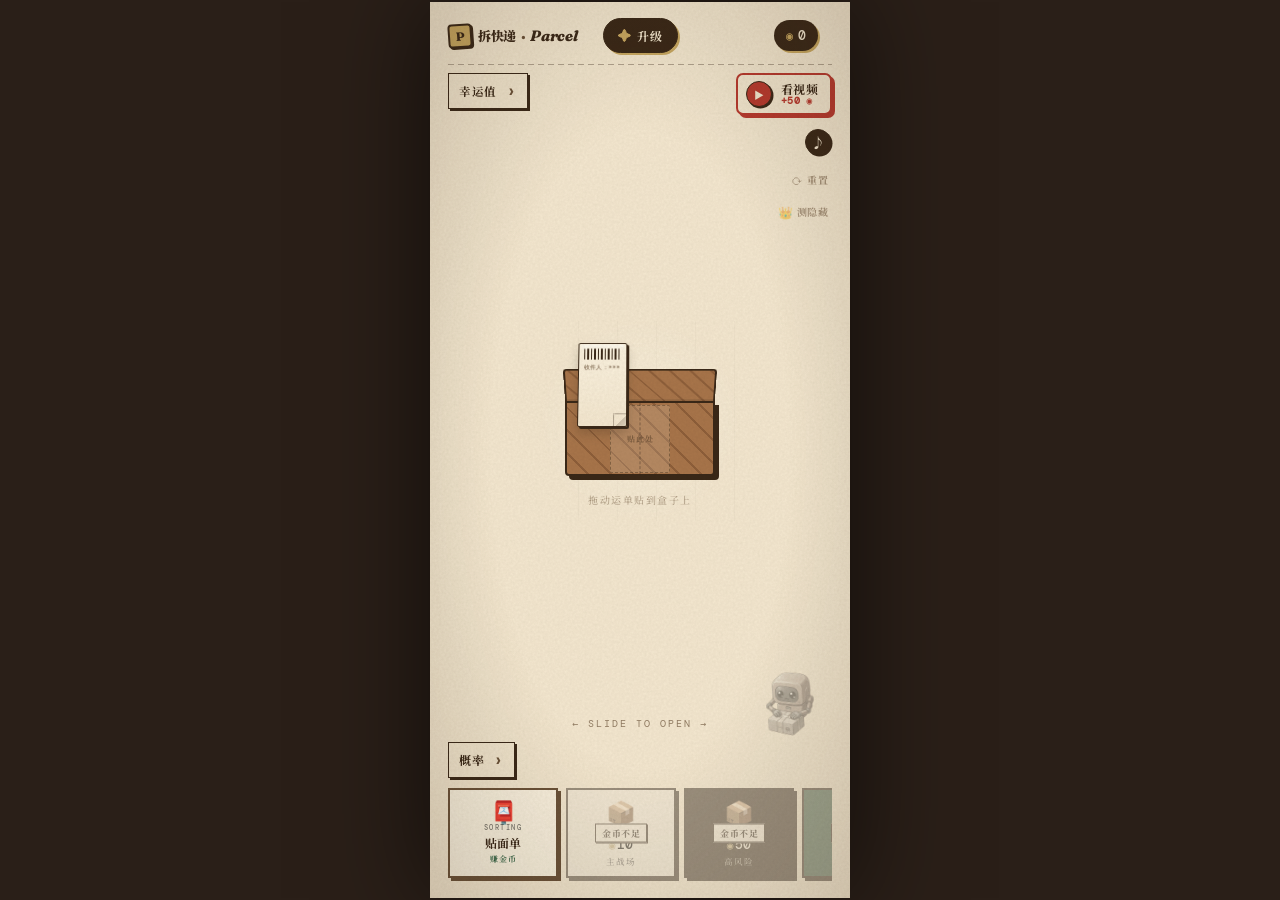
==== commit 130b30e6: "增加音乐" ====
--- a/index.html
+++ b/index.html
@@ -58,6 +58,9 @@
             <div class="ad-t2">+50 ◉</div>
           </div>
         </button>
+        <button class="ad-btn bgm-btn" id="btnBgm" title="点击切换背景音乐">
+          <div class="ad-icon">♪</div>
+        </button>
         <button class="reset-btn" id="btnReset" title="清除存档重新开始">
           <span class="rb-ic">⟳</span>
           <span class="rb-name">重置</span>
@@ -216,6 +219,23 @@
     </div>
   </div>
 
+  <!-- ========== MODAL: BGM 音乐选择器 ========== -->
+  <div class="modal-mask" id="bgmModal">
+    <div class="modal-card">
+      <div class="modal-head">
+        <div class="modal-title">背景音乐</div>
+        <button class="modal-close" id="btnBgmModalClose">×</button>
+      </div>
+      <div class="modal-body" id="bgmModalBody">
+        <!-- 由 JS 渲染 BGM 列表 -->
+      </div>
+      <div class="modal-foot">
+        <button class="bgm-global-toggle" id="btnBgmGlobalToggle">⏸ 全部暂停</button>
+        <div class="mf-hint">点歌名切歌，点「全部」暂停/继续</div>
+      </div>
+    </div>
+  </div>
+
   <!-- ========== MODAL: 档位选择器（自动补货/自动拆包 共用同一个弹窗）========== -->
   <div class="modal-mask" id="tierPickerModal">
     <div class="modal-card">
@@ -234,11 +254,15 @@
 
 </div>
 
-<!-- 脚本顺序：配置 → 状态 → 广告 → UI → 主循环 -->
+<!-- BGM 音频元素 -->
+<audio id="bgm" preload="none" loop></audio>
+
+<!-- 脚本顺序：配置 → 状态 → 广告 → UI → 音频 → 主循环 -->
 <script src="js/config.js"></script>
 <script src="js/main.js"></script>
 <script src="js/ad.js"></script>
 <script src="js/ui.js"></script>
+<script src="js/audio.js"></script>
 <script src="js/app.js"></script>
 
 </body>
--- a/css/style.css
+++ b/css/style.css
@@ -981,6 +981,41 @@
   text-align: center;
 }
 
+/* ========== BGM 音乐按钮：只保留中间圆框（无外矩形/无阴影）========== */
+.bgm-btn {
+  background: transparent !important;
+  border: 0 !important;
+  box-shadow: none !important;
+  padding: 0 !important;
+  width: 28px;
+  height: 38px;
+  display: flex;
+  align-items: center;
+  justify-content: center;
+  margin: 4px 0;
+}
+.bgm-btn:active { transform: none; box-shadow: none; }
+.bgm-btn .ad-icon {
+  background: var(--ink) !important;
+  color: var(--paper);
+  font-size: 14px !important;
+  margin: 0 !important;
+  width: 26px; height: 26px;
+  border: 1.5px solid var(--ink);
+  box-shadow: 1.5px 1.5px 0 var(--ink);
+}
+.bgm-btn.playing .ad-icon {
+  /* 播放中保持原色（白字黑底），不变绿 */
+  animation: bgmPulse 1.8s ease-in-out infinite;
+}
+@keyframes bgmPulse {
+  0%   { transform: scale(1)    rotate(0deg); }
+  25%  { transform: scale(1.05) rotate(-2deg); }
+  50%  { transform: scale(1)    rotate(0deg); }
+  75%  { transform: scale(1.05) rotate(2deg); }
+  100% { transform: scale(1)    rotate(0deg); }
+}
+
 /* ========== RESET 测试按钮（放在广告按钮下方，简洁小按钮） ========== */
 .reset-btn {
   background: transparent;
@@ -2055,3 +2090,102 @@
   opacity: 0.55;
   pointer-events: none;
 }
+
+/* ========== BGM 选歌弹窗 ========== */
+.bgm-row {
+  display: flex;
+  align-items: center;
+  gap: 12px;
+  padding: 10px 12px;
+  margin-bottom: 8px;
+  background: var(--paper-light);
+  border: 1.5px solid var(--ink);
+  box-shadow: 2px 2px 0 var(--ink);
+  cursor: pointer;
+  font-family: inherit;
+  text-align: left;
+  width: 100%;
+  transition: transform 0.08s, box-shadow 0.08s;
+  position: relative;
+}
+.bgm-row:last-child { margin-bottom: 0; }
+.bgm-row:active { transform: translate(1px, 1px); box-shadow: 1px 1px 0 var(--ink); }
+.bgm-row.is-current {
+  background: var(--ink);
+  color: var(--paper);
+}
+.bgm-row.is-current .bgm-row-ic {
+  background: var(--green);
+  color: var(--ink);
+  border-color: var(--paper);
+  animation: bgmRowPulse 1.2s ease-in-out infinite;
+}
+.bgm-row.is-current .bgm-row-file {
+  color: var(--paper-dark);
+  opacity: 0.7;
+}
+@keyframes bgmRowPulse {
+  0%   { transform: scale(1)    rotate(0deg); }
+  25%  { transform: scale(1.06) rotate(-4deg); }
+  50%  { transform: scale(1)    rotate(0deg); }
+  75%  { transform: scale(1.06) rotate(4deg); }
+  100% { transform: scale(1)    rotate(0deg); }
+}
+.bgm-row-ic {
+  width: 36px; height: 36px;
+  border-radius: 50%;
+  background: var(--paper);
+  border: 1.5px solid var(--ink);
+  color: var(--ink-soft);
+  display: flex; align-items: center; justify-content: center;
+  font-size: 18px;
+  flex-shrink: 0;
+  box-shadow: 1.5px 1.5px 0 var(--ink);
+}
+.bgm-row-info {
+  flex: 1; min-width: 0;
+  display: flex; flex-direction: column; gap: 2px;
+}
+.bgm-row-name {
+  font-family: 'Noto Serif SC', serif;
+  font-weight: 700;
+  font-size: 13px;
+  color: var(--ink);
+  letter-spacing: 0.5px;
+  line-height: 1.1;
+}
+.bgm-row.is-current .bgm-row-name { color: var(--paper); }
+.bgm-row-file {
+  font-family: 'DM Mono', monospace;
+  font-size: 9.5px;
+  color: var(--ink-soft);
+  letter-spacing: 0.3px;
+}
+.bgm-row-tag {
+  font-family: 'Noto Serif SC', serif;
+  font-size: 10px;
+  font-weight: 700;
+  color: var(--ink-soft);
+  letter-spacing: 0.5px;
+  white-space: nowrap;
+  flex-shrink: 0;
+}
+.bgm-row.is-current .bgm-row-tag { color: var(--green); }
+.bgm-row.is-playing .bgm-row-tag { color: var(--green); animation: bgmRowPulse 1.4s ease-in-out infinite; }
+
+.bgm-global-toggle {
+  width: 100%;
+  padding: 8px 12px;
+  background: var(--paper-light);
+  border: 1.5px solid var(--ink);
+  box-shadow: 2px 2px 0 var(--ink);
+  font-family: 'Noto Serif SC', serif;
+  font-weight: 700;
+  font-size: 12px;
+  color: var(--ink);
+  letter-spacing: 1px;
+  cursor: pointer;
+  transition: transform 0.08s, box-shadow 0.08s;
+  margin-bottom: 8px;
+}
+.bgm-global-toggle:active { transform: translate(1px, 1px); box-shadow: 1px 1px 0 var(--ink); }
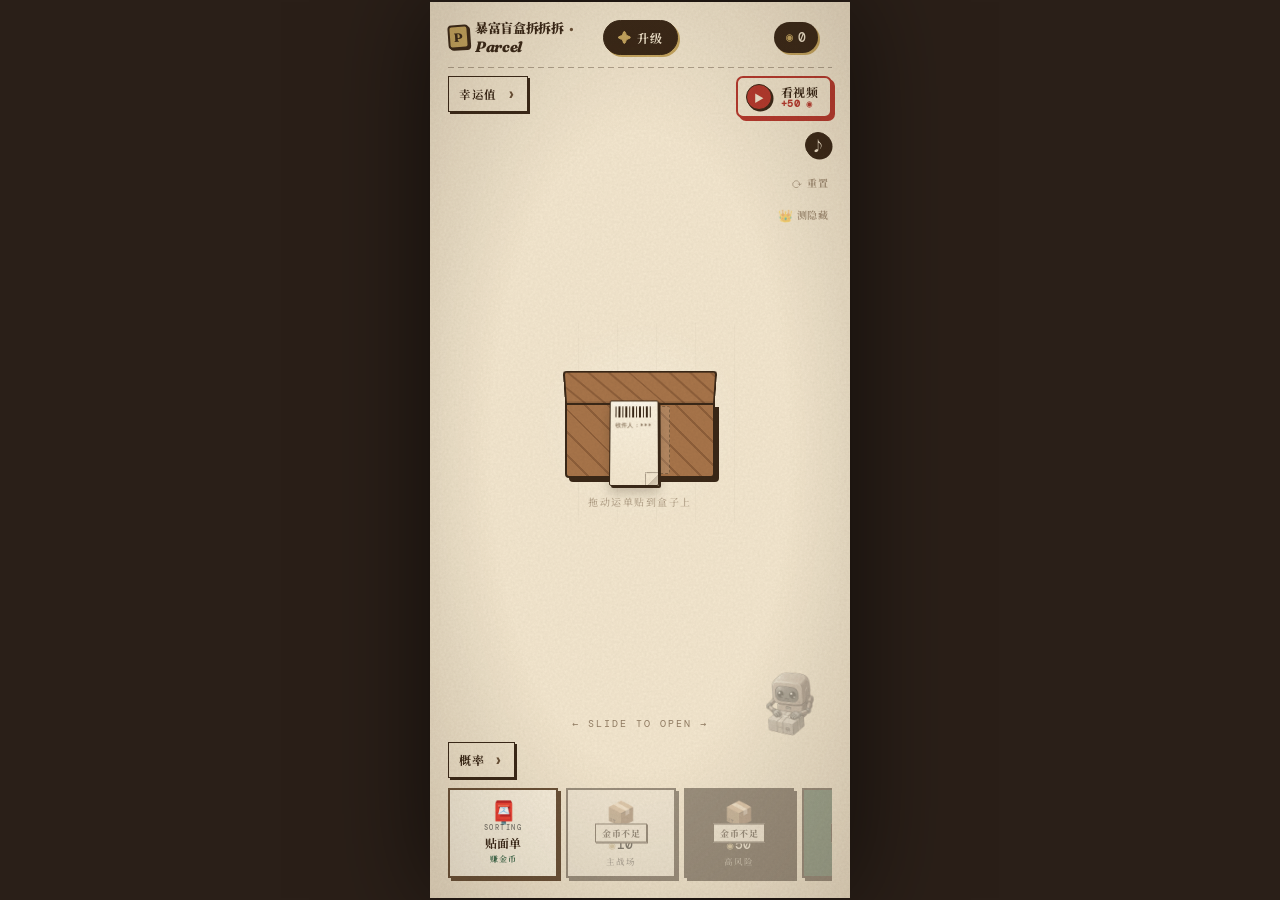
==== commit 54b6aa5f: "改成盲盒" ====
--- a/index.html
+++ b/index.html
@@ -3,7 +3,7 @@
 <head>
   <meta charset="UTF-8">
   <meta name="viewport" content="width=device-width, initial-scale=1.0, maximum-scale=1.0, user-scalable=no">
-  <title>拆快递盲盒 · Parcel Post</title>
+  <title>暴富盲盒拆拆拆 · Parcel Post</title>
   <link rel="preconnect" href="https://fonts.googleapis.com">
   <link rel="preconnect" href="https://fonts.gstatic.com" crossorigin>
   <link href="https://fonts.googleapis.com/css2?family=Fraunces:opsz,wght@9..144,400;9..144,600;9..144,800;9..144,900&family=DM+Mono:wght@400;500&family=Noto+Serif+SC:wght@500;700;900&display=swap" rel="stylesheet">
@@ -21,7 +21,7 @@
         <div class="logo">
           <span class="mark">P</span>
           <span class="name">
-            <span class="cn">拆快递</span>
+            <span class="cn">暴富盲盒拆拆拆</span>
             <span class="sep">·</span>
             <span style="font-style:italic">Parcel</span>
           </span>
@@ -77,7 +77,10 @@
       <button class="restock-toggle autoopen-toggle" id="autoOpenToggle" hidden>
         <span class="rt-body">
           <span class="rt-label">自动拆包</span>
-          <span class="rt-tier" id="autoOpenTierLabel">普通</span>
+          <span class="rt-meta">
+            <span class="rt-tier" id="autoOpenTierLabel">普通盲盒</span>
+            <span class="rt-speed" id="autoOpenSpeedLabel">· 5.0秒</span>
+          </span>
         </span>
         <span class="rt-arrow">›</span>
       </button>
@@ -94,6 +97,7 @@
       <!-- PARCEL HERO -->
       <div class="parcel-area">
         <div class="robot-chip locked" id="robotChip">
+          <div class="robot-tip" id="robotTip" hidden></div>
           <div class="robot-anim" id="robotAnim">
             <img class="robot-frame f1" src="assets/images/robot_1.png" alt="" onerror="this.replaceWith(document.createTextNode('🤖'))">
             <img class="robot-frame f2" src="assets/images/robot_2.png" alt="" onerror="this.remove()">
@@ -110,7 +114,7 @@
           <!-- 空状态 -->
           <div class="parcel-empty" id="parcelEmpty">
             <div class="empty-emoji">📭</div>
-            <div class="empty-text">买一盒快递来拆</div>
+            <div class="empty-text">买一盒盲盒来拆</div>
           </div>
 
           <!-- 贴面单小游戏（嵌入 parcel 区域） -->
@@ -127,7 +131,7 @@
             <div class="sort-hint-text">拖动运单贴到盒子上</div>
           </div>
 
-          <!-- 快递盒（购买后显示，data-state: sealed|opening|opened） -->
+          <!-- 盲盒盒（购买后显示，data-state: sealed|opening|opened） -->
           <div class="parcel" id="parcel" data-tier="" data-state="sealed" style="display:none;">
             <div class="parcel-shadow"></div>
             <div class="parcel-body"></div>
@@ -135,7 +139,7 @@
             <div class="parcel-tape-h" id="parcelTapeH"></div>
             <div class="parcel-tape-v" id="parcelTapeV"></div>
             <div class="parcel-tag" id="parcelTag">EXPRESS</div>
-            <div class="parcel-stamp" id="parcelStamp">已<br>验视</div>
+            <div class="parcel-stamp" id="parcelStamp">已<br>查收</div>
             <div class="parcel-label" id="parcelLabel">TO: YOU · 2026.08</div>
           </div>
 
@@ -214,7 +218,7 @@
         <!-- 由 JS 渲染 3 张档位卡片 -->
       </div>
       <div class="modal-foot">
-        <div class="mf-hint">优先升级低档快递回本，再投高档搏稀物</div>
+        <div class="mf-hint">优先升级低档盲盒回本，再投高档搏稀物</div>
       </div>
     </div>
   </div>
@@ -241,6 +245,7 @@
     <div class="modal-card">
       <div class="modal-head">
         <div class="modal-title" id="tierPickerTitle">档位</div>
+        <button class="mf-pause-btn" id="btnTierPause" type="button">⏸ 暂停</button>
         <button class="modal-close" id="btnTierPickerClose">×</button>
       </div>
       <div class="modal-body" id="tierPickerBody">
--- a/css/style.css
+++ b/css/style.css
@@ -268,6 +268,34 @@
 .robot-chip.locked .robot-anim {
   transform: rotate(-4deg);
 }
+/* 暂停时：停在第一帧（f1 显示，f2/f3 隐藏），不再循环 */
+.robot-chip.paused .robot-frame { animation: none !important; }
+.robot-chip.paused .robot-frame.f1 { opacity: 1; }
+.robot-chip.paused .robot-frame.f2,
+.robot-chip.paused .robot-frame.f3 { opacity: 0; }
+/* 头顶状态小字（金币不足 / 存储已满 / 已暂停）：放到 chip 下方，避免和 storage-badge 撞；用实心背景色更醒目 */
+.robot-chip .robot-tip {
+  position: absolute;
+  bottom: -15px; left: 48%;
+  transform: translateX(-50%);
+  font-family: 'Noto Serif SC', serif; font-size: 11px;
+  font-weight: 800; letter-spacing: 0.5px;
+  padding: 3px 9px;
+  border: 1.5px solid var(--ink);
+  background: var(--paper);
+  color: var(--ink);
+  white-space: nowrap;
+  line-height: 1.2;
+  z-index: 6;
+  pointer-events: none;
+  box-shadow: 1.5px 1.5px 0 var(--ink);
+}
+.robot-chip .robot-tip.manual { background: var(--ink-soft); border-color: var(--ink-soft); color: var(--paper); }
+.robot-chip .robot-tip.cant-afford { background: var(--red); border-color: var(--red); color: var(--paper); }
+.robot-chip .robot-tip.storage-full { background: #b8860b; border-color: #b8860b; color: var(--paper); }
+/* 系统原因暂停时 chip 边框/阴影变对应色，区别于玩家手动 paused（灰色） */
+.robot-chip.cant-afford { box-shadow: 2px 2px 0 var(--red); border-color: var(--red); }
+.robot-chip.storage-full { box-shadow: 2px 2px 0 #b8860b; border-color: #b8860b; }
 .robot-chip .robot-text {
   display: none;
 }
@@ -1010,9 +1038,9 @@
 }
 @keyframes bgmPulse {
   0%   { transform: scale(1)    rotate(0deg); }
-  25%  { transform: scale(1.05) rotate(-2deg); }
+  25%  { transform: scale(1.05) rotate(-8deg); }
   50%  { transform: scale(1)    rotate(0deg); }
-  75%  { transform: scale(1.05) rotate(2deg); }
+  75%  { transform: scale(1.05) rotate(8deg); }
   100% { transform: scale(1)    rotate(0deg); }
 }
 
@@ -1085,6 +1113,12 @@
   transition: color 0.2s;
 }
 .restock-toggle .rt-tier.changed { color: var(--red); }
+/* chip 速度显示：档位名右边的"5.0秒"，跟 rt-tier 同字号同色，简洁不喧宾夺主 */
+.restock-toggle .rt-speed {
+  font-family: 'DM Mono', monospace; font-size: 9px;
+  color: var(--ink-soft); font-weight: 600; letter-spacing: 0.3px;
+  white-space: nowrap; line-height: 1.1;
+}
 .restock-toggle .rt-arrow {
   font-family: 'DM Mono', monospace; font-size: 14px;
   color: var(--ink-soft); font-weight: 700;  /* 统一为次要文字色 */
@@ -1198,6 +1232,8 @@
   box-shadow: 2px 2px 0 var(--ink-soft);
 }
 .restock-card.locked:active { transform: none; }
+/* 锁定的档位仍清晰显示「期望盈亏」，让玩家看到升级后的预期收益（激励） */
+.restock-card.locked .rc-ev { opacity: 1; filter: none; }
 .restock-card .rc-lock-row {
   display: flex; align-items: center; justify-content: flex-end;
   margin-top: 2px;
@@ -1289,6 +1325,34 @@
   color: var(--ink-soft);
   letter-spacing: 1px;
 }
+/* 弹窗标题栏的暂停按钮：紧凑尺寸 + 与关闭按钮对齐 */
+.modal-head .mf-pause-btn {
+  flex-shrink: 0;
+  font-family: 'Noto Serif SC', serif;
+  font-weight: 700;
+  font-size: 11px;
+  letter-spacing: 0.5px;
+  padding: 5px 10px;
+  border: 1.5px solid var(--ink);
+  background: var(--paper);
+  color: var(--ink);
+  cursor: pointer;
+  box-shadow: 1.5px 1.5px 0 var(--ink);
+  transition: transform 0.1s, box-shadow 0.1s, background 0.15s, color 0.15s;
+  min-height: 30px;
+  margin-left: auto;
+  margin-right: 8px;
+}
+.modal-head .mf-pause-btn:active { transform: translate(1px, 1px); box-shadow: 0.5px 0.5px 0 var(--ink); }
+.modal-head .mf-pause-btn.paused {
+  background: var(--ink);
+  color: var(--paper);
+  border-color: var(--ink);
+}
+
+/* chip 暂停状态：加 ⏸ 前缀 + 变灰 */
+.restock-toggle.paused { opacity: 0.62; border-color: var(--ink-soft); box-shadow: 2px 2px 0 var(--ink-soft); }
+.restock-toggle.paused .rt-label::before { content: '⏸ '; opacity: 0.85; }
 .modal-title .mt-ic {
   margin-right: 6px;
   font-size: 16px;
@@ -1569,9 +1633,30 @@
 }
 .tier-head .th-ev.neg { color: var(--red); }
 
+.tier-colhead {
+  display: grid;
+  grid-template-columns: 18px 1fr auto auto auto auto;
+  column-gap: 6px;
+  align-items: center;
+  padding: 4px 0 3px;
+  font-family: 'Noto Serif SC', serif;
+  font-size: 9px;
+  font-weight: 500;
+  color: var(--ink-soft);
+  letter-spacing: 0.3px;
+  border-bottom: 1px solid rgba(0,0,0,0.10);
+  margin-bottom: 3px;
+}
+.tier-colhead .tch-name { text-align: left; }
+.tier-colhead span:nth-child(n+3) {
+  text-align: right;
+  min-width: 42px;
+  white-space: nowrap;
+}
+
 .item-row {
   display: grid;
-  grid-template-columns: 18px 1fr auto auto auto;
+  grid-template-columns: 18px 1fr auto auto auto auto;
   column-gap: 6px;
   row-gap: 2px;
   align-items: center;
@@ -1582,16 +1667,27 @@
 }
 .item-row .ir-em { font-size: 13px; line-height: 1; }
 .item-row .ir-name { text-align: left; }
-.item-row .ir-val {
+.item-row .ir-val,
+.item-row .ir-valcur {
   font-family: 'DM Mono', monospace; font-size: 9.5px;
   color: var(--ink-soft); letter-spacing: 0.3px;
   white-space: nowrap;
-  padding-right: 12px;  /* 与变化率拉开 */
+  min-width: 38px; text-align: right;
+}
+.item-row .ir-valcur { color: var(--ink); font-weight: 600; }
+.item-row .ir-basepct {
+  font-family: 'DM Mono', monospace; font-size: 9.5px;
+  color: var(--ink-soft);
+  min-width: 42px; text-align: right;
+  white-space: nowrap;
+  padding-right: 8px;
+  border-right: 1px dashed rgba(0,0,0,0.12);
 }
 .item-row .ir-pct {
   font-family: 'DM Mono', monospace; font-size: 10px; font-weight: 600;
-  color: var(--ink); min-width: 40px; text-align: right;
-  padding-left: 12px;  /* 与变化率拉开 */
+  color: var(--ink); min-width: 42px; text-align: right;
+  padding-left: 6px;
+  white-space: nowrap;
 }
 .item-row.bad .ir-pct { color: var(--red); }
 .item-row.rare .ir-pct { color: var(--green); }
@@ -1610,13 +1706,6 @@
 @keyframes hidden-pulse {
   0%, 100% { transform: scale(1); opacity: 0.9; }
   50% { transform: scale(1.15); opacity: 1; }
-}
-.item-row .ir-up {
-  font-family: 'DM Mono', monospace; font-size: 8.5px;
-  font-weight: 600;
-  min-width: 40px; text-align: center;
-  display: inline-block;
-  white-space: nowrap;
 }
 
 .attr-row {
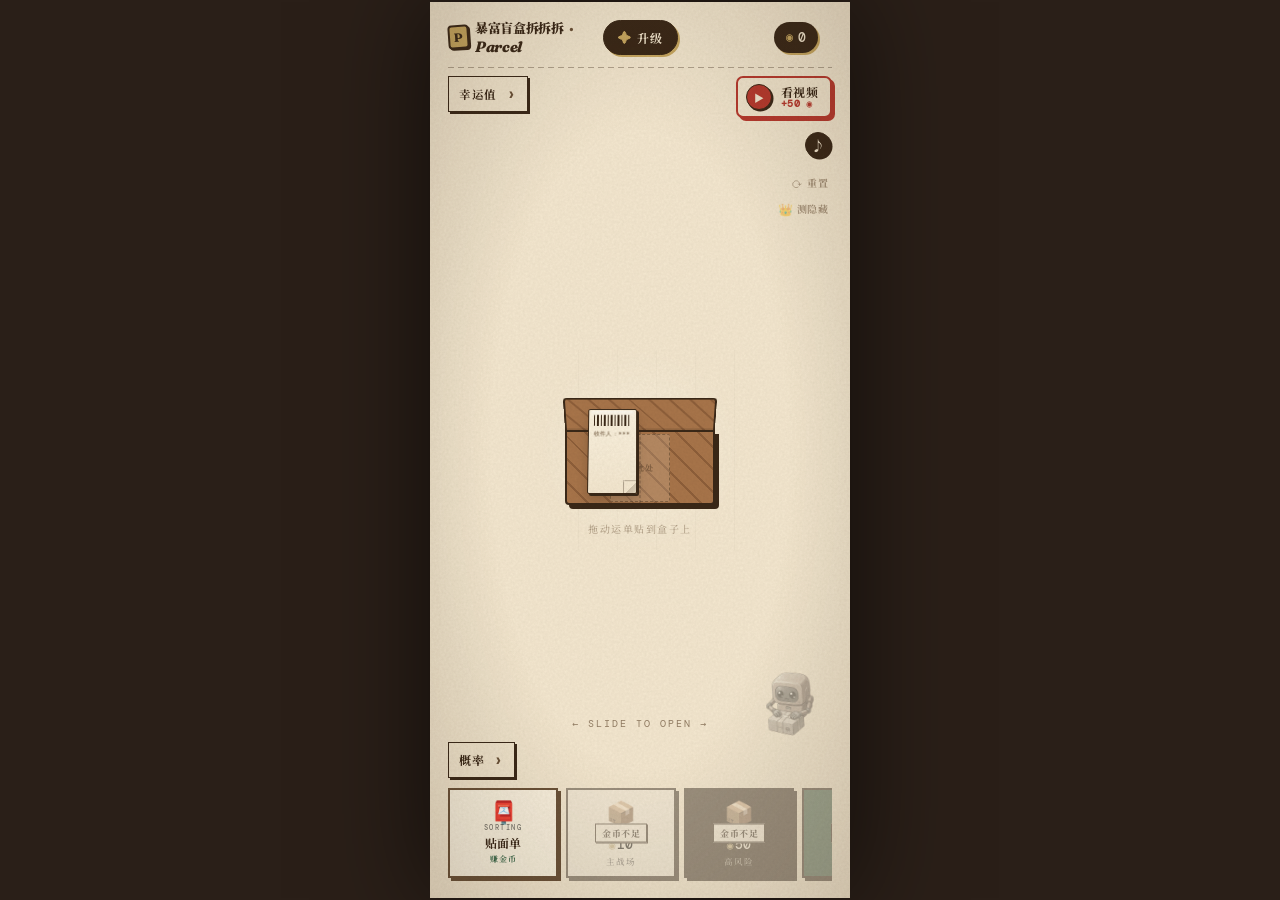
==== commit 2fa053e8: "优化数值" ====
--- a/index.html
+++ b/index.html
@@ -42,13 +42,33 @@
       </div>
     </div>
 
-    <!-- AD STRIP：左幸运值入口，右广告 + 重置 -->
+    <!-- AD STRIP：左侧幸运值入口 + 自动补货 chip；右侧 4 个工具按钮竖排 -->
     <div class="ad-strip">
       <div class="ad-strip-left">
         <button class="lucky-chip" id="btnLucky">
           <span class="lc-name">幸运值</span>
           <span class="lc-arrow">›</span>
         </button>
+        <!-- 自动拆包 + 自动补货 chip（移入 ad-strip-left，紧贴幸运值下方）-->
+        <div class="auto-chips">
+          <button class="restock-toggle autoopen-toggle" id="autoOpenToggle" hidden>
+            <span class="rt-body">
+              <span class="rt-label">自动拆包</span>
+              <span class="rt-meta">
+                <span class="rt-tier" id="autoOpenTierLabel">普通盲盒</span>
+                <span class="rt-speed" id="autoOpenSpeedLabel">· 5.0秒</span>
+              </span>
+            </span>
+            <span class="rt-arrow">›</span>
+          </button>
+          <button class="restock-toggle" id="restockToggle" hidden>
+            <span class="rt-body">
+              <span class="rt-label">自动补货</span>
+              <span class="rt-tier" id="restockTierLabel">普通</span>
+            </span>
+            <span class="rt-arrow">›</span>
+          </button>
+        </div>
       </div>
       <div class="ad-strip-right">
         <button class="ad-btn" id="btnWatchAd">
@@ -65,32 +85,11 @@
           <span class="rb-ic">⟳</span>
           <span class="rb-name">重置</span>
         </button>
-        <button class="reset-btn" id="btnTestHidden" title="测试开出隐藏款动画" style="margin-top:6px">
+        <button class="reset-btn" id="btnTestHidden" title="测试开出隐藏款动画">
           <span class="rb-ic">👑</span>
           <span class="rb-name">测隐藏</span>
         </button>
       </div>
-    </div>
-
-    <!-- 自动拆包 + 自动补货 chip（幸运值下方，解锁后才显示）-->
-    <div class="auto-chips">
-      <button class="restock-toggle autoopen-toggle" id="autoOpenToggle" hidden>
-        <span class="rt-body">
-          <span class="rt-label">自动拆包</span>
-          <span class="rt-meta">
-            <span class="rt-tier" id="autoOpenTierLabel">普通盲盒</span>
-            <span class="rt-speed" id="autoOpenSpeedLabel">· 5.0秒</span>
-          </span>
-        </span>
-        <span class="rt-arrow">›</span>
-      </button>
-      <button class="restock-toggle" id="restockToggle" hidden>
-        <span class="rt-body">
-          <span class="rt-label">自动补货</span>
-          <span class="rt-tier" id="restockTierLabel">普通</span>
-        </span>
-        <span class="rt-arrow">›</span>
-      </button>
     </div>
 
     <div class="home-body">
--- a/css/style.css
+++ b/css/style.css
@@ -315,6 +315,7 @@
 .parcel-stage {
   position: relative;
   width: 200px; height: 200px;
+  margin-top: -45px;
   display: flex; align-items: center; justify-content: center;
   user-select: none;
   -webkit-user-select: none;
@@ -622,29 +623,29 @@
 .swipe-hint .arrow { display: inline-block; animation: swipe 1.4s ease-in-out infinite; }
 @keyframes swipe { 0%,100%{transform:translateX(-3px)} 50%{transform:translateX(3px)} }
 
-/* ========== AD STRIP (topbar 下方，右上角右对齐) ========== */
+/* ========== AD STRIP (topbar 下方，左侧：幸运值+自动补货列；右侧：4 个工具按钮竖排) ========== */
 .ad-strip {
   display: flex;
   justify-content: space-between;
-  align-items: center;  /* 垂直居中：让 lucky-chip 与 ad-strip 中线对齐 */
-  position: relative;  /* 让 .ad-strip-right 用 absolute 定位 */
-  padding: 8px 18px;  /* 上下 padding */
+  align-items: flex-start;  /* 顶部对齐 */
+  position: relative;
+  padding: 8px 18px;
   flex-shrink: 0;
   gap: 10px;
 }
 .ad-strip-left {
   display: flex;
-  align-items: center;
+  flex-direction: column;  /* lucky-chip + auto-chips 上下堆叠 */
+  align-items: flex-start;
   flex: 0 0 auto;
   position: relative;
   z-index: 1;
+  gap: 6px;
 }
 .ad-strip-right {
-  position: absolute;  /* 浮在 ad-strip 右上角，不撑高 ad-strip */
-  top: 8px;           /* 与 ad-strip 顶部 padding 对齐 */
-  right: 18px;
+  position: static;
   display: flex;
-  flex-direction: column;  /* 三个按钮竖着堆叠一列 */
+  flex-direction: column;  /* 4 个工具按钮竖排 */
   align-items: flex-end;
   gap: 4px;
   flex: 0 0 auto;
@@ -790,7 +791,7 @@
   text-align: center;
 }
 
-/* ========== 隐藏款豪华揭示动画 ========== */
+/* ========== 隐藏款揭示（复古印刷奢华风）========== */
 .hidden-reveal {
   position: fixed;
   inset: 0;
@@ -798,7 +799,10 @@
   display: flex;
   align-items: center;
   justify-content: center;
-  background: radial-gradient(circle at center, rgba(60, 40, 10, 0.85) 0%, rgba(20, 12, 4, 0.95) 100%);
+  /* 暗色径向背景 + 噪点纹理，呼应整体复古感 */
+  background:
+    radial-gradient(ellipse at center, rgba(58, 40, 23, 0.78) 0%, rgba(20, 14, 8, 0.94) 70%),
+    url("data:image/svg+xml,%3Csvg viewBox='0 0 200 200' xmlns='http://www.w3.org/2000/svg'%3E%3Cfilter id='n'%3E%3CfeTurbulence type='fractalNoise' baseFrequency='0.9' numOctaves='2' stitchTiles='stitch'/%3E%3CfeColorMatrix values='0 0 0 0 0.95 0 0 0 0 0.9 0 0 0 0 0.82 0 0 0 0.08 0'/%3E%3C/filter%3E%3Crect width='100%25' height='100%25' filter='url(%23n)'/%3E%3C/svg%3E");
   opacity: 0;
   pointer-events: none;
   transition: opacity 0.4s ease;
@@ -808,6 +812,7 @@
   pointer-events: auto;
 }
 
+/* 背景粒子：低调金色碎屑，少量即可 */
 .hr-particles {
   position: absolute;
   inset: 0;
@@ -818,95 +823,170 @@
   position: absolute;
   top: 50%;
   left: 50%;
-  width: 8px;
-  height: 8px;
+  width: 4px;
+  height: 4px;
   border-radius: 50%;
-  background: radial-gradient(circle, #ffd700, #b8860b);
-  box-shadow: 0 0 12px #ffd700;
-  transform: translate(-50%, -50%);
-  animation: hr-burst 1.6s ease-out forwards;
-  animation-delay: calc(var(--i) * 0.04s);
+  background: var(--gold);
   opacity: 0;
-}
-.hr-particles i:nth-child(4n+1) { background: radial-gradient(circle, #fff7d6, #ffd700); }
-.hr-particles i:nth-child(4n+2) { background: radial-gradient(circle, #ffeb3b, #ff9800); width: 6px; height: 6px; }
-.hr-particles i:nth-child(4n+3) { background: radial-gradient(circle, #ffe082, #f57c00); width: 4px; height: 4px; }
-.hr-particles i:nth-child(4n)   { background: radial-gradient(circle, #fff, #b8860b); width: 10px; height: 10px; }
+  animation: hr-burst 2.2s ease-out forwards;
+  animation-delay: calc(var(--i) * 0.08s);
+}
+.hr-particles i:nth-child(3n+1) { width: 5px; height: 5px; background: var(--gold-bright); }
+.hr-particles i:nth-child(3n+2) { width: 3px; height: 3px; background: var(--paper); }
 @keyframes hr-burst {
-  0%   { transform: translate(-50%, -50%) scale(0); opacity: 1; }
-  60%  { opacity: 1; }
-  100% { transform: translate(calc(-50% + cos(var(--i) * 24deg) * 280px),
-                              calc(-50% + sin(var(--i) * 24deg) * 280px)) scale(1.2);
+  0%   { transform: translate(-50%, -50%) scale(0); opacity: 0; }
+  15%  { opacity: 0.7; }
+  100% { transform: translate(calc(-50% + cos(var(--i) * 20deg) * 220px),
+                              calc(-50% + sin(var(--i) * 20deg) * 220px)) scale(1);
           opacity: 0; }
 }
 
+/* 主卡片：米色纸 + 硬边墨色描边 + 偏移阴影 */
 .hr-card {
   position: relative;
   text-align: center;
-  padding: 32px 40px;
-  background: linear-gradient(180deg, #fff8e1 0%, #ffe082 100%);
-  border: 2px solid #b8860b;
-  border-radius: 4px;
-  box-shadow: 0 0 40px rgba(255, 215, 0, 0.6),
-              4px 4px 0 #b8860b;
-  transform: scale(0.4) rotate(-8deg);
+  padding: 36px 44px 28px;
+  min-width: 280px;
+  max-width: 340px;
+  background: var(--paper);
+  background-image: url("data:image/svg+xml,%3Csvg viewBox='0 0 200 200' xmlns='http://www.w3.org/2000/svg'%3E%3Cfilter id='n'%3E%3CfeTurbulence type='fractalNoise' baseFrequency='0.85' numOctaves='2' stitchTiles='stitch'/%3E%3CfeColorMatrix values='0 0 0 0 0.2 0 0 0 0 0.15 0 0 0 0 0.1 0 0 0 0.12 0'/%3E%3C/filter%3E%3Crect width='100%25' height='100%25' filter='url(%23n)'/%3E%3C/svg%3E");
+  border: 2px solid var(--ink);
+  border-radius: 2px;
+  box-shadow:
+    4px 4px 0 var(--ink),
+    /* 内描边，制造"印刷双线"感 */
+    inset 0 0 0 1px var(--ink);
+  transform: translateY(20px) scale(0.96);
   opacity: 0;
-  transition: transform 0.5s cubic-bezier(0.34, 1.56, 0.64, 1),
+  transition: transform 0.5s cubic-bezier(0.2, 0.8, 0.2, 1),
               opacity 0.4s ease;
-  min-width: 260px;
+}
+/* 双层内框：再加一道细金线 */
+.hr-card::before {
+  content: '';
+  position: absolute;
+  inset: 6px;
+  border: 1px solid var(--gold);
+  pointer-events: none;
 }
 .hidden-reveal.show .hr-card {
-  transform: scale(1) rotate(0);
+  transform: translateY(0) scale(1);
   opacity: 1;
-  animation: hr-shake 0.6s ease-in-out 0.5s;
-}
-@keyframes hr-shake {
-  0%, 100% { transform: scale(1) rotate(0); }
-  20% { transform: scale(1.05) rotate(-2deg); }
-  40% { transform: scale(0.98) rotate(1.5deg); }
-  60% { transform: scale(1.03) rotate(-1deg); }
-  80% { transform: scale(0.99) rotate(0.5deg); }
-}
-
-.hr-tag {
-  font-size: 18px;
+}
+
+/* 四角装饰：印刷品的角线 */
+.hr-corner {
+  position: absolute;
+  width: 14px;
+  height: 14px;
+  border: 1.5px solid var(--ink);
+  pointer-events: none;
+}
+.hr-corner-tl { top: 14px; left: 14px; border-right: none; border-bottom: none; }
+.hr-corner-tr { top: 14px; right: 14px; border-left: none; border-bottom: none; }
+.hr-corner-bl { bottom: 14px; left: 14px; border-right: none; border-top: none; }
+.hr-corner-br { bottom: 14px; right: 14px; border-left: none; border-top: none; }
+
+/* 邮戳式 EXCLUSIVE 角标 */
+.hr-stamp {
+  position: absolute;
+  top: 22px;
+  right: -10px;
+  background: var(--red);
+  color: var(--paper);
+  font-family: 'Fraunces', serif;
+  font-size: 9px;
   font-weight: 800;
-  color: #b8860b;
+  letter-spacing: 1.5px;
+  padding: 4px 10px;
+  transform: rotate(8deg);
+  box-shadow: 1.5px 1.5px 0 var(--ink);
+  border: 1.5px solid var(--ink);
+}
+
+/* 眉头小字：— 隐藏款 — */
+.hr-eyebrow {
+  font-family: 'Noto Serif SC', serif;
+  font-size: 11px;
+  font-weight: 600;
+  letter-spacing: 4px;
+  color: var(--ink-soft);
+  margin-bottom: 10px;
+}
+
+/* 大图标：克制大小，柔和阴影（兼容 emoji + inline SVG） */
+.hr-icon {
+  width: 80px;
+  height: 80px;
+  margin: 8px auto 14px;
+  display: flex;
+  align-items: center;
+  justify-content: center;
+  font-size: 64px;
+  line-height: 1;
+  filter: drop-shadow(1.5px 1.5px 0 var(--ink));
+  animation: hr-icon-in 0.6s cubic-bezier(0.2, 0.9, 0.3, 1.2) 0.2s backwards;
+}
+.hr-icon svg {
+  width: 100%;
+  height: 100%;
+  display: block;
+}
+@keyframes hr-icon-in {
+  0%   { transform: scale(0.5) rotate(-12deg); opacity: 0; }
+  100% { transform: scale(1) rotate(0); opacity: 1; }
+}
+
+/* 物品名：衬线粗体，2px 硬边阴影（印刷感） */
+.hr-name {
+  font-family: 'Noto Serif SC', serif;
+  font-size: 20px;
+  font-weight: 800;
+  color: var(--ink);
+  letter-spacing: 1px;
+  margin-bottom: 10px;
+  text-shadow: 1.5px 1.5px 0 var(--gold);
+}
+
+/* 装饰横线：点状虚线 */
+.hr-rule {
+  height: 1px;
+  margin: 0 auto 12px;
+  width: 60%;
+  background: repeating-linear-gradient(90deg, var(--ink) 0 3px, transparent 3px 6px);
+  opacity: 0.6;
+}
+
+/* 价值数字：Fraunces 衬线大字，金色 + 硬边阴影 */
+.hr-value {
+  font-family: 'Fraunces', serif;
+  font-size: 36px;
+  font-weight: 800;
+  color: var(--gold-bright);
+  letter-spacing: -0.5px;
+  line-height: 1;
+  text-shadow:
+    2px 2px 0 var(--ink),
+    -0.5px -0.5px 0 var(--ink);
+  margin-bottom: 4px;
+}
+.hr-coin {
+  font-family: 'Noto Serif SC', serif;
+  font-size: 11px;
+  font-weight: 700;
+  color: var(--ink-soft);
+  letter-spacing: 6px;
+  margin-bottom: 18px;
+}
+
+/* 关闭提示：极小字、虚线装饰 */
+.hr-tap {
+  font-family: 'Noto Serif SC', serif;
+  font-size: 10px;
+  font-weight: 500;
+  color: var(--ink-soft);
+  opacity: 0.55;
   letter-spacing: 2px;
-  margin-bottom: 12px;
-  text-shadow: 1px 1px 0 #fff;
-}
-.hr-icon {
-  font-size: 96px;
-  line-height: 1;
-  margin: 8px 0 16px;
-  filter: drop-shadow(0 0 16px rgba(255, 215, 0, 0.8));
-  animation: hr-icon-spin 1s ease-in-out 0.3s;
-}
-@keyframes hr-icon-spin {
-  0%   { transform: scale(0) rotate(-180deg); }
-  100% { transform: scale(1) rotate(0); }
-}
-.hr-name {
-  font-size: 22px;
-  font-weight: 700;
-  color: #5d4037;
-  margin-bottom: 8px;
-  font-family: 'Noto Serif SC', '宋体', serif;
-}
-.hr-value {
-  font-size: 28px;
-  font-weight: 800;
-  color: #d84315;
-  text-shadow: 2px 2px 0 #fff;
-  margin-bottom: 16px;
-  font-family: 'Noto Serif SC', '宋体', serif;
-}
-.hr-tap {
-  font-size: 12px;
-  color: #8d6e63;
-  opacity: 0.7;
-  letter-spacing: 1px;
 }
 
 /* ========== 破产弹窗 ========== */
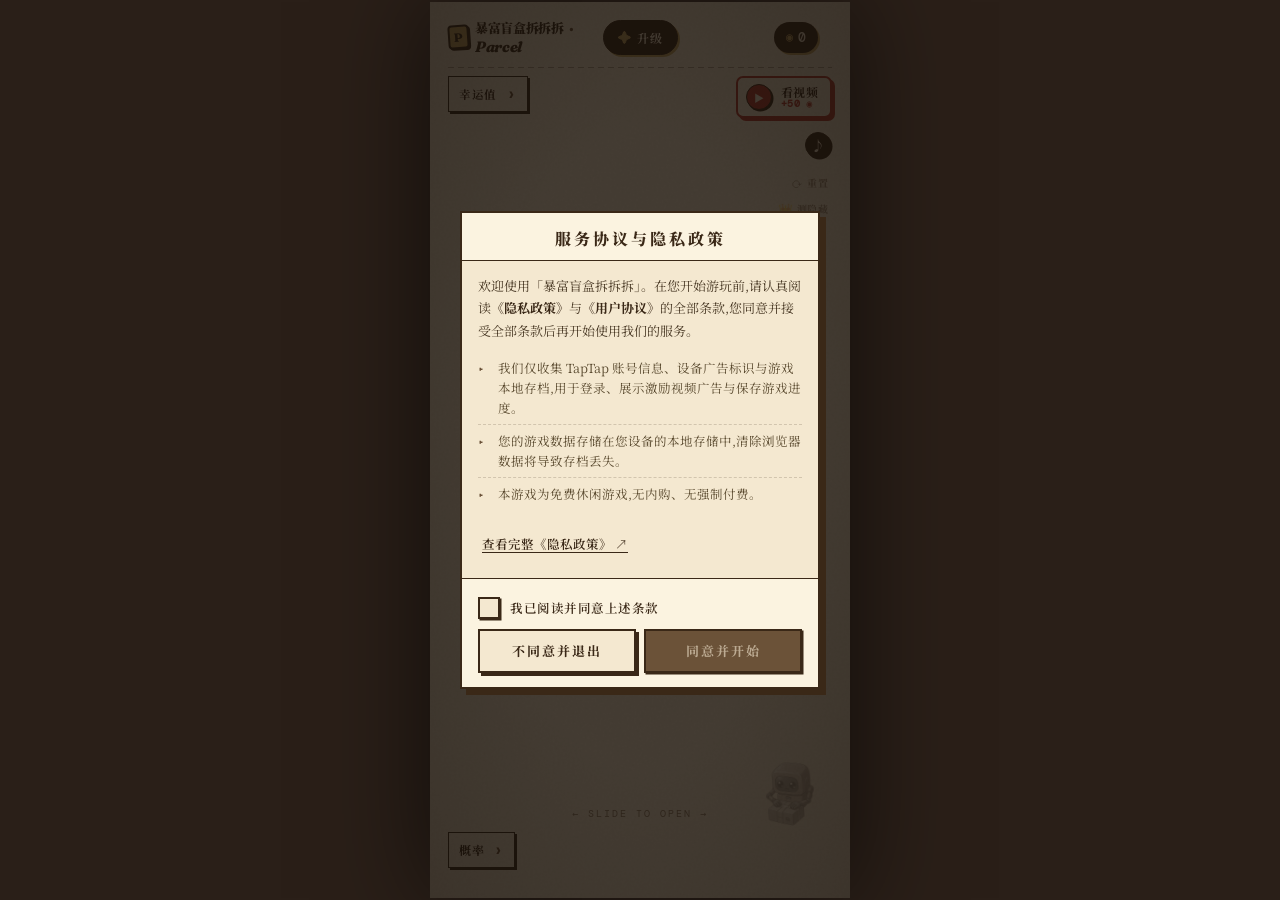
==== commit e950da24: "优化逻辑" ====
--- a/index.html
+++ b/index.html
@@ -42,7 +42,7 @@
       </div>
     </div>
 
-    <!-- AD STRIP：左侧幸运值入口 + 自动补货 chip；右侧 4 个工具按钮竖排 -->
+    <!-- AD STRIP：左侧幸运值入口 + 自动补货 chip；中间通关 chip；右侧 4 个工具按钮竖排 -->
     <div class="ad-strip">
       <div class="ad-strip-left">
         <button class="lucky-chip" id="btnLucky">
@@ -70,6 +70,11 @@
           </button>
         </div>
       </div>
+      <!-- 通关 chip：和"幸运值"和"看视频"同一行，居中显示 -->
+      <div class="clear-chip" id="clearChip" hidden title="所有升级已满级">
+        <span class="cc-ic">🏆</span>
+        <span class="cc-name">已通关！</span>
+      </div>
       <div class="ad-strip-right">
         <button class="ad-btn" id="btnWatchAd">
           <div class="ad-icon">▶</div>
@@ -211,14 +216,39 @@
     <div class="modal-card">
       <div class="modal-head">
         <div class="modal-title"><span class="mt-ic">🍀</span>幸运值</div>
-        <button class="modal-close" id="btnLuckyClose">×</button>
+        <div class="modal-head-actions">
+          <button class="ad-btn lc-unlock-all-btn" id="btnLuckyUnlockAll" title="看广告解锁所有档位的赚钱概率和平均赚">
+            <div class="ad-icon">▶</div>
+            <div class="ad-body">
+              <div class="ad-t1">解锁收益分析</div>
+            </div>
+          </button>
+          <button class="modal-close" id="btnLuckyClose">×</button>
+        </div>
       </div>
       <div class="modal-body" id="luckyModalBody">
-        <!-- 由 JS 渲染 3 张档位卡片 -->
-      </div>
-      <div class="modal-foot">
-        <div class="mf-hint">优先升级低档盲盒回本，再投高档搏稀物</div>
-      </div>
+        <!-- 由 JS 渲染 5 张档位卡片 -->
+      </div>
+    </div>
+  </div>
+
+  <!-- ========== MODAL: 通关庆祝弹窗（最后一次升级触发，达成所有 SKILL + 5 档 LUCKY 满级）========== -->
+  <div class="modal-mask" id="clearModal">
+    <div class="modal-card clear-modal-card">
+      <div class="clear-modal-art">🏆</div>
+      <div class="clear-modal-title">恭喜通关！</div>
+      <div class="clear-modal-sub">所有可购买升级已满级</div>
+      <div class="clear-modal-body">
+        <div class="clear-modal-row"><span class="cmr-ic">💰</span>价值加成 · Lv.10</div>
+        <div class="clear-modal-row"><span class="cmr-ic">🔄</span>自动补货 · 已激活</div>
+        <div class="clear-modal-row"><span class="cmr-ic">🤖</span>自动拆包机器人 · 已激活</div>
+        <div class="clear-modal-row"><span class="cmr-ic">⏩</span>拆包加速 · Lv.5</div>
+        <div class="clear-modal-row"><span class="cmr-ic">🛠️</span>机器人分拣强化 · Lv.4</div>
+        <div class="clear-modal-row"><span class="cmr-ic">🗃️</span>扩容仓库 · Lv.15</div>
+        <div class="clear-modal-row cmr-lucky"><span class="cmr-ic">🍀</span>幸运值 · 5 档全满</div>
+      </div>
+      <div class="clear-modal-hint">可以继续拆盲盒、看广告、滚雪球 🎉</div>
+      <button class="clear-modal-btn" id="btnClearModalClose">继续游戏</button>
     </div>
   </div>
 
@@ -256,17 +286,59 @@
     </div>
   </div>
 
+  <!-- ========== MODAL: 隐私政策(首次启动) ========== -->
+  <div class="privacy-mask" id="privacyMask">
+    <div class="privacy-card">
+      <div class="privacy-head">
+        <div class="privacy-title">服务协议与隐私政策</div>
+      </div>
+      <div class="privacy-body">
+        <p class="privacy-intro">欢迎使用「暴富盲盒拆拆拆」。在您开始游玩前,请认真阅读<span class="privacy-emph">《隐私政策》</span>与<span class="privacy-emph">《用户协议》</span>的全部条款,您同意并接受全部条款后再开始使用我们的服务。</p>
+        <ul class="privacy-points">
+          <li>我们仅收集 TapTap 账号信息、设备广告标识与游戏本地存档,用于登录、展示激励视频广告与保存游戏进度。</li>
+          <li>您的游戏数据存储在您设备的本地存储中,清除浏览器数据将导致存档丢失。</li>
+          <li>本游戏为免费休闲游戏,无内购、无强制付费。</li>
+        </ul>
+        <p class="privacy-link-row">
+          <a class="privacy-link" href="https://moonee-pt.github.io/parcel-post-h5/privacy.html" target="_blank" rel="noopener">查看完整《隐私政策》 ↗</a>
+        </p>
+      </div>
+      <div class="privacy-foot">
+        <label class="privacy-check">
+          <input type="checkbox" id="privacyCheck">
+          <span class="privacy-check-box" aria-hidden="true"></span>
+          <span class="privacy-check-text">我已阅读并同意上述条款</span>
+        </label>
+        <div class="privacy-btns">
+          <button class="privacy-btn privacy-btn-reject" id="privacyReject" type="button">不同意并退出</button>
+          <button class="privacy-btn privacy-btn-ok" id="privacyAccept" type="button" disabled>同意并开始</button>
+        </div>
+      </div>
+    </div>
+  </div>
+
+  <!-- ========== MODAL: 拒绝后提示 ========== -->
+  <div class="privacy-refused" id="privacyRefused" style="display:none;">
+    <div class="privacy-refused-card">
+      <div class="privacy-refused-icon">⛔</div>
+      <div class="privacy-refused-title">无法继续游戏</div>
+      <div class="privacy-refused-text">您必须同意《隐私政策》才能使用本游戏。请返回 TapTap 关闭游戏,或重新阅读后同意。</div>
+      <button class="privacy-btn privacy-btn-ok" id="privacyReRead" type="button">重新阅读</button>
+    </div>
+  </div>
+
 </div>
 
 <!-- BGM 音频元素 -->
 <audio id="bgm" preload="none" loop></audio>
 
-<!-- 脚本顺序：配置 → 状态 → 广告 → UI → 音频 → 主循环 -->
+<!-- 脚本顺序：配置 → 状态 → 广告 → UI → 音频 → 隐私 → 主循环 -->
 <script src="js/config.js"></script>
 <script src="js/main.js"></script>
 <script src="js/ad.js"></script>
 <script src="js/ui.js"></script>
 <script src="js/audio.js"></script>
+<script src="js/privacy.js"></script>
 <script src="js/app.js"></script>
 
 </body>
--- a/css/style.css
+++ b/css/style.css
@@ -456,36 +456,40 @@
   box-shadow: 1px 1px 0 rgba(0,0,0,0.2);
 }
 
-/* ========== PARCEL TIER VARIANTS ========== */
-/* 精品：蓝色盒身 */
+/* ========== PARCEL TIER VARIANTS ==========
+ * 桌面盲盒颜色跟底部 buy-card 颜色对齐:
+ *   ordinary → brown-box   (默认)
+ *   premium  → ink         (黑)
+ *   luxury   → green       (绿)
+ *   epic     → brown-deep  (深棕)
+ *   mythic   → gold        (金)
+ */
+/* 精品：黑色盒身 + 金色条纹 */
 .parcel[data-tier="premium"] .parcel-body {
   background:
-    repeating-linear-gradient(45deg, var(--blue-box) 0 14px, var(--blue-deep) 14px 16px),
-    var(--blue-box);
+    repeating-linear-gradient(45deg, var(--ink) 0 14px, var(--gold) 14px 16px),
+    var(--ink);
 }
 .parcel[data-tier="premium"] .parcel-lid {
-  background: var(--blue-box);
+  background: var(--ink);
 }
 .parcel[data-tier="premium"] .parcel-tag {
-  background: var(--blue-deep);
-}
-
-/* 豪华：紫色盒身 + 金色丝带 */
+  background: var(--ink);
+  color: var(--paper);
+}
+
+/* 豪华：绿色盒身 */
 .parcel[data-tier="luxury"] .parcel-body {
   background:
-    repeating-linear-gradient(45deg, var(--purple-box) 0 14px, #2E1A3A 14px 16px),
-    var(--purple-box);
+    repeating-linear-gradient(45deg, var(--green) 0 14px, #2F4A2A 14px 16px),
+    var(--green);
 }
 .parcel[data-tier="luxury"] .parcel-lid {
-  background: var(--purple-box);
-}
-.parcel[data-tier="luxury"] .parcel-tape-h,
-.parcel[data-tier="luxury"] .parcel-tape-v {
-  background: var(--gold-bright);
+  background: var(--green);
 }
 .parcel[data-tier="luxury"] .parcel-tag {
-  background: var(--gold-bright);
-  color: var(--ink);
+  background: var(--green);
+  color: var(--paper);
 }
 
 /* 至尊：深棕盒身 + 金色丝带 */
@@ -636,7 +640,7 @@
 .ad-strip-left {
   display: flex;
   flex-direction: column;  /* lucky-chip + auto-chips 上下堆叠 */
-  align-items: flex-start;
+  align-items: flex-start; /* chip 宽度按内容自适应(幸运值短,自动拆包/补货中) */
   flex: 0 0 auto;
   position: relative;
   z-index: 1;
@@ -655,9 +659,9 @@
 .auto-chips {
   display: flex;
   flex-direction: column;
-  align-items: flex-start;
+  align-items: flex-start; /* chip 宽度按内容自适应 */
   gap: 6px;  /* chip 之间的间距 */
-  padding: 0 18px 8px;  /* 紧贴 ad-strip 下方 */
+  padding: 0 0 8px;  /* 去掉左右内边距,与 lucky-chip 左边缘齐平 */
   flex-shrink: 0;
 }
 .auto-chips .restock-toggle {
@@ -1062,7 +1066,7 @@
   grid-template-columns: auto 12px;
   gap: 8px;
   align-items: center;
-  align-self: flex-start;
+  align-self: flex-start;  /* 宽度按内容自适应 */
   cursor: pointer;
   font-family: inherit;
   text-align: left;
@@ -1121,6 +1125,18 @@
   25%  { transform: scale(1.05) rotate(-8deg); }
   50%  { transform: scale(1)    rotate(0deg); }
   75%  { transform: scale(1.05) rotate(8deg); }
+  100% { transform: scale(1)    rotate(0deg); }
+}
+
+/* 看视频按钮：持续 pulse 吸睛(参照 BGM 按钮) */
+#btnWatchAd .ad-icon {
+  animation: adPulse 1.8s ease-in-out infinite;
+}
+@keyframes adPulse {
+  0%   { transform: scale(1)    rotate(0deg); }
+  25%  { transform: scale(1.10) rotate(-10deg); }
+  50%  { transform: scale(1)    rotate(0deg); }
+  75%  { transform: scale(1.10) rotate(10deg); }
   100% { transform: scale(1)    rotate(0deg); }
 }
 
@@ -1161,7 +1177,7 @@
   border: 1.5px solid var(--ink);  /* 统一黑色边框，与 lucky-chip 一致 */
   padding: 7px 10px;
   display: inline-grid;
-  grid-template-columns: 1fr auto;
+  grid-template-columns: auto auto;  /* 文字+速度 auto,箭头 auto,按内容自适应,不撑开 */
   gap: 8px;
   align-items: center;
   align-self: flex-start;
@@ -1383,6 +1399,36 @@
   box-shadow: 1.5px 1.5px 0 var(--ink);
 }
 .modal-close:active { transform: translate(1px, 1px); box-shadow: 0.5px 0.5px 0 var(--ink); }
+
+/* 弹窗头部右侧操作组(按钮+叉叉) */
+.modal-head-actions {
+  display: flex; align-items: center; gap: 8px;
+  flex-shrink: 0;
+}
+
+/* 幸运值弹窗"解锁收益分析"按钮：复用 .ad-btn 样式(红边+红圆+▶pulse)
+   .unlocked 状态：保持红色系不变(只是降透明度+停 pulse)，跟"看视频"按钮视觉一致 */
+.ad-btn.lc-unlock-all-btn .ad-icon {
+  /* 跟外面看视频按钮 ▶ 一样的 pulse 动画(已由 #btnWatchAd 规则覆盖时也保留) */
+  animation: adPulse 1.8s ease-in-out infinite;
+}
+.ad-btn.lc-unlock-all-btn.unlocked {
+  background: var(--paper-dark);
+  border-color: var(--red);
+  box-shadow: 3px 3px 0 var(--red);
+  cursor: default;
+  opacity: 0.55;  /* 整体降透明度,表示已激活,不再点击 */
+}
+.ad-btn.lc-unlock-all-btn.unlocked .ad-icon {
+  background: var(--red);  /* 仍保持红圆,与未解锁风格一致 */
+  color: var(--paper);
+  animation: none;  /* 已解锁,停止 pulse */
+  opacity: 0.6;
+}
+.ad-btn.lc-unlock-all-btn.unlocked .ad-t1 {
+  color: var(--red);
+  opacity: 0.7;
+}
 
 .modal-body {
   overflow-y: auto;
@@ -1626,6 +1672,25 @@
 .lucky-card.premium .lc-info-val.neg,
 .lucky-card.luxury .lc-info-val.neg,
 .lucky-card.epic .lc-info-val.neg { color: #F4A09A; }
+
+/* 幸运值详情：未解锁时的问号 + 锁定卡片状态 */
+.lc-locked {
+  font-family: 'DM Mono', monospace;
+  font-size: 22px;
+  font-weight: 800;
+  color: var(--ink-soft, #6b6b6b);
+  letter-spacing: 2px;
+  opacity: 0.55;
+  cursor: help;
+  user-select: none;
+}
+.lucky-card.locked {
+  /* 锁定态：保持档位色，但右侧两个数据位变灰 */
+  opacity: 0.95;
+}
+.lucky-card.locked .lc-info-val {
+  opacity: 0.7;
+}
 
 /* 升级按钮 */
 .lc-up-btn {
@@ -1989,6 +2054,7 @@
   display: grid; grid-template-columns: 40px 1fr auto; gap: 10px; align-items: center;
   box-shadow: 3px 3px 0 var(--ink);
 }
+.skill-card.has-row { grid-template-columns: 40px 1fr minmax(124px, auto); }
 .skill-card.locked { opacity: 0.55; }
 .skill-card.maxed {
   background: var(--ink); color: var(--paper);
@@ -2036,8 +2102,223 @@
   min-width: 54px; line-height: 1.2; border-radius: 2px;
   min-height: 44px;
 }
-.up-btn .c { color: var(--gold); font-size: 9.5px; font-weight: 500; }
-.up-btn .lb { font-size: 7.5px; opacity: 0.7; letter-spacing: 1px; }
+/* c 行(◉ 200 / ▶)和 lb 行(解锁 / FREE)固定行高,让两个并排按钮内容垂直对齐 */
+.up-btn .c { color: var(--gold); font-size: 9.5px; font-weight: 500; line-height: 13px; min-height: 13px; display: flex; align-items: center; justify-content: center; gap: 2px; }
+.up-btn .lb { font-size: 7.5px; opacity: 0.7; letter-spacing: 1px; line-height: 11px; min-height: 11px; display: flex; align-items: center; justify-content: center; }
+
+/* oneTime 技能的并排按钮容器:付费 + 看广告 */
+.up-btn-row {
+  display: flex; flex-direction: row; gap: 5px; align-items: stretch;
+}
+.up-btn-row .up-btn { flex: 1 1 0; min-width: 0; }
+.up-btn-row .ad-unlock-btn {
+  background: var(--paper);
+  color: var(--red);
+  border-color: var(--red);
+  box-shadow: 2px 2px 0 var(--red);
+  position: relative;
+}
+.up-btn-row .ad-unlock-btn .free-content {
+  position: absolute;
+  top: 50%;
+  left: 50%;
+  transform: translate(-50%, -50%);
+  display: flex;
+  flex-direction: column;
+  align-items: center;
+  gap: 3px;
+  white-space: nowrap;
+  line-height: 1;
+}
+.up-btn-row .ad-unlock-btn .free-icon {
+  width: 13px;
+  height: 13px;
+  border-radius: 50%;
+  background: var(--red);
+  color: var(--paper);
+  font-size: 6.5px;
+  display: inline-flex;
+  align-items: center;
+  justify-content: center;
+  /* ▶ 三角视觉上偏左，加 padding 修正让三角居中 */
+  padding-left: 1.5px;
+}
+.up-btn-row .ad-unlock-btn .free-text {
+  font-size: 11px;
+  font-weight: 700;
+  letter-spacing: 1px;
+  color: var(--red);
+}
+.up-btn-row .ad-unlock-btn .c { color: var(--red); }
+.up-btn-row .ad-unlock-btn:hover { background: var(--paper-dark); }
+.up-btn-row .ad-unlock-btn:active { transform: translate(2px, 2px); box-shadow: 0 0 0 var(--red); }
+
+/* ========== 通关徽章 (主页 topbar) ========== */
+.clear-badge {
+  display: inline-flex; align-items: center; gap: 4px;
+  margin-left: 6px; padding: 3px 8px;
+  background: var(--gold);
+  border: 1.5px solid var(--ink);
+  box-shadow: 1.5px 1.5px 0 var(--ink);
+  border-radius: 3px;
+  font-family: 'DM Mono', monospace;
+  font-size: 9.5px; font-weight: 700;
+  color: var(--ink);
+  letter-spacing: 1px;
+  cursor: default;
+  animation: clearBadgePulse 1.8s ease-in-out infinite;
+}
+.clear-badge[hidden] { display: none; }
+.clear-badge .cb-ic { font-size: 12px; }
+@keyframes clearBadgePulse {
+  0%, 100% { transform: translateY(0); box-shadow: 1.5px 1.5px 0 var(--ink); }
+  50%      { transform: translateY(-1px); box-shadow: 2.5px 2.5px 0 var(--ink); }
+}
+
+/* ========== 通关 chip (和"幸运值"/"看视频"同一行，顶部对齐) ========== */
+.clear-chip {
+  display: inline-flex; align-items: center; justify-content: center; gap: 5px;
+  width: fit-content;
+  min-width: 0;
+  align-self: flex-start;   /* ad-strip row 容器下顶部对齐"幸运值/看视频"那行 */
+  flex: 0 0 auto;
+  margin: 0;
+  padding: 4px 12px;
+  background: var(--gold);
+  border: 1.5px solid var(--ink);
+  box-shadow: 1.5px 1.5px 0 var(--ink);
+  border-radius: 12px;
+  font-family: 'DM Mono', monospace;
+  font-size: 9.5px; font-weight: 700;
+  color: var(--ink);
+  letter-spacing: 1px;
+  cursor: default;
+  animation: clearBadgePulse 1.8s ease-in-out infinite;
+}
+.clear-chip[hidden] { display: none; }
+.clear-chip .cc-ic { font-size: 11px; }
+
+/* ========== 通关 banner (升级页) ========== */
+.clear-banner {
+  display: flex; align-items: center; gap: 12px;
+  margin: 12px 18px 4px;
+  padding: 14px 16px;
+  background: linear-gradient(135deg, var(--gold) 0%, #E5C66E 100%);
+  border: 2px solid var(--ink);
+  box-shadow: 3px 3px 0 var(--ink);
+  border-radius: 6px;
+}
+.clear-banner[hidden] { display: none; }
+/* 主页 topbar 标题下版本：跨"看视频"和"幸运值"中间位置 */
+.clear-banner-home {
+  margin: 0 18px 8px;
+  padding: 10px 14px;
+  width: auto;
+  align-self: center;
+  box-shadow: 2px 2px 0 var(--ink);
+}
+.clear-banner-home .cb-ic { font-size: 22px; }
+.clear-banner-home .cb-title { font-size: 12px; }
+.clear-banner-home .cb-sub { font-size: 9.5px; }
+/* 概率面板内嵌版本：去掉外边距，配合 stats-section 一起排 */
+.clear-banner-inline {
+  margin: 4px 0 12px;
+  padding: 10px 14px;
+  box-shadow: 2px 2px 0 var(--ink);
+}
+.clear-banner-inline .cb-ic { font-size: 22px; }
+.clear-banner-inline .cb-title { font-size: 12px; }
+.clear-banner .cb-ic { font-size: 28px; }
+.clear-banner .cb-text { flex: 1; }
+.clear-banner .cb-title {
+  font-family: 'Noto Serif SC', serif;
+  font-weight: 800; font-size: 14px;
+  color: var(--ink); letter-spacing: 0.5px;
+}
+.clear-banner .cb-sub {
+  font-family: 'DM Mono', monospace;
+  font-size: 10px; color: var(--ink-soft);
+  margin-top: 2px; letter-spacing: 0.5px;
+}
+
+/* ========== 通关庆祝弹窗 ========== */
+.clear-modal-card {
+  text-align: center;
+  padding: 24px 22px 18px;
+  background: linear-gradient(160deg, var(--gold) 0%, #E5C66E 60%, var(--paper) 100%);
+  border: 2.5px solid var(--ink);
+  box-shadow: 4px 4px 0 var(--ink);
+  max-width: 320px;
+  position: relative;
+}
+.clear-modal-card .clear-modal-art {
+  font-size: 56px;
+  line-height: 1;
+  margin-bottom: 8px;
+  animation: clearTrophy 1.6s ease-in-out infinite;
+}
+@keyframes clearTrophy {
+  0%, 100% { transform: translateY(0) rotate(-3deg); }
+  50%      { transform: translateY(-4px) rotate(3deg); }
+}
+.clear-modal-card .clear-modal-title {
+  font-family: 'Noto Serif SC', serif;
+  font-weight: 900; font-size: 22px;
+  color: var(--ink); letter-spacing: 2px;
+  margin-bottom: 4px;
+}
+.clear-modal-card .clear-modal-sub {
+  font-family: 'DM Mono', monospace;
+  font-size: 11px; color: var(--ink-soft);
+  letter-spacing: 1.5px; margin-bottom: 14px;
+}
+.clear-modal-card .clear-modal-body {
+  background: var(--paper);
+  border: 1.5px solid var(--ink);
+  border-radius: 4px;
+  padding: 10px 12px;
+  margin-bottom: 12px;
+  text-align: left;
+}
+.clear-modal-card .clear-modal-row {
+  font-family: 'DM Mono', monospace;
+  font-size: 11px; color: var(--ink);
+  padding: 4px 0;
+  display: flex; align-items: center; gap: 8px;
+  border-bottom: 1px dashed var(--ink-soft);
+}
+.clear-modal-card .clear-modal-row:last-child { border-bottom: none; }
+.clear-modal-card .clear-modal-row .cmr-ic { font-size: 14px; }
+.clear-modal-card .clear-modal-row.cmr-lucky {
+  color: var(--red);
+  font-weight: 700;
+  background: rgba(212, 175, 55, 0.15);
+  margin: 2px -12px -10px;
+  padding: 6px 12px;
+  border-radius: 0 0 3px 3px;
+  border-bottom: none;
+}
+.clear-modal-card .clear-modal-hint {
+  font-family: 'DM Mono', monospace;
+  font-size: 10px; color: var(--ink-soft);
+  letter-spacing: 0.5px;
+  margin-bottom: 14px;
+}
+.clear-modal-card .clear-modal-btn {
+  width: 100%;
+  background: var(--ink); color: var(--paper);
+  border: 2px solid var(--ink);
+  padding: 12px 16px;
+  font-family: 'Noto Serif SC', serif;
+  font-weight: 800; font-size: 14px;
+  letter-spacing: 3px;
+  cursor: pointer;
+  box-shadow: 3px 3px 0 var(--ink);
+  border-radius: 4px;
+  transition: transform 0.1s, box-shadow 0.1s;
+}
+.clear-modal-card .clear-modal-btn:hover { background: var(--ink-soft); }
+.clear-modal-card .clear-modal-btn:active { transform: translate(2px, 2px); box-shadow: 1px 1px 0 var(--ink); }
 
 .footer-note {
   text-align: center; padding: 14px 0 4px;
@@ -2358,3 +2639,216 @@
   margin-bottom: 8px;
 }
 .bgm-global-toggle:active { transform: translate(1px, 1px); box-shadow: 1px 1px 0 var(--ink); }
+
+/* ========== 隐私政策弹窗(首次启动) ========== */
+.privacy-mask {
+  position: absolute; inset: 0;
+  background: rgba(20, 14, 8, 0.78);
+  z-index: 9999;
+  display: none;
+  align-items: center; justify-content: center;
+  padding: 16px;
+  animation: fadeIn 0.25s ease;
+}
+.privacy-mask[style*="flex"] { display: flex !important; }
+.privacy-card {
+  width: 100%;
+  max-width: 360px;
+  max-height: 100%;
+  background: var(--paper);
+  border: 2px solid var(--ink);
+  box-shadow: 6px 6px 0 var(--ink);
+  display: flex; flex-direction: column;
+  overflow: hidden;
+  animation: slideUp 0.3s cubic-bezier(0.34, 1.56, 0.64, 1);
+}
+.privacy-head {
+  padding: 14px 16px 10px;
+  border-bottom: 1.5px solid var(--ink);
+  background: var(--paper-light);
+  flex-shrink: 0;
+}
+.privacy-title {
+  font-family: 'Noto Serif SC', serif;
+  font-weight: 800;
+  font-size: 16px;
+  color: var(--ink);
+  letter-spacing: 3px;
+  text-align: center;
+}
+.privacy-body {
+  padding: 14px 16px 12px;
+  overflow-y: auto;
+  flex: 1;
+  font-size: 13px;
+  line-height: 1.7;
+  color: var(--ink);
+}
+.privacy-body::-webkit-scrollbar { display: none; }
+.privacy-intro {
+  margin-bottom: 10px;
+  color: #4a3a26;
+}
+.privacy-emph {
+  font-weight: 700;
+  color: var(--ink);
+}
+.privacy-points {
+  list-style: none;
+  padding: 0;
+  margin: 8px 0 12px;
+}
+.privacy-points li {
+  position: relative;
+  padding: 6px 0 6px 20px;
+  font-size: 12.5px;
+  color: #5a4a2f;
+  line-height: 1.6;
+  border-bottom: 1px dashed rgba(58, 40, 23, 0.18);
+}
+.privacy-points li:last-child { border-bottom: none; }
+.privacy-points li::before {
+  content: '▸';
+  position: absolute;
+  left: 0; top: 6px;
+  color: var(--ink-soft);
+  font-size: 12px;
+}
+.privacy-link-row { margin-top: 6px; }
+.privacy-link {
+  display: inline-block;
+  color: var(--ink);
+  font-size: 12.5px;
+  text-decoration: underline;
+  text-underline-offset: 3px;
+  font-weight: 600;
+  min-height: 44px;
+  line-height: 44px;
+  padding: 0 4px;
+}
+.privacy-foot {
+  padding: 12px 16px 14px;
+  border-top: 1.5px solid var(--ink);
+  background: var(--paper-light);
+  flex-shrink: 0;
+}
+.privacy-check {
+  display: flex;
+  align-items: center;
+  gap: 10px;
+  cursor: pointer;
+  padding: 6px 0 10px;
+  user-select: none;
+}
+.privacy-check input[type="checkbox"] {
+  position: absolute;
+  opacity: 0;
+  width: 0; height: 0;
+  pointer-events: none;
+}
+.privacy-check-box {
+  width: 22px; height: 22px;
+  border: 2px solid var(--ink);
+  background: var(--paper);
+  display: flex; align-items: center; justify-content: center;
+  flex-shrink: 0;
+  box-shadow: 1.5px 1.5px 0 var(--ink);
+  transition: background 0.12s;
+}
+.privacy-check input[type="checkbox"]:checked + .privacy-check-box {
+  background: var(--green, #7ea36b);
+}
+.privacy-check input[type="checkbox"]:checked + .privacy-check-box::after {
+  content: '✓';
+  color: var(--ink);
+  font-weight: 900;
+  font-size: 15px;
+  line-height: 1;
+}
+.privacy-check-text {
+  font-size: 12.5px;
+  color: var(--ink);
+  font-weight: 600;
+  letter-spacing: 0.5px;
+}
+.privacy-btns {
+  display: flex;
+  gap: 8px;
+}
+.privacy-btn {
+  flex: 1;
+  min-height: 44px;
+  font-family: 'Noto Serif SC', serif;
+  font-weight: 700;
+  font-size: 13px;
+  letter-spacing: 2px;
+  border: 2px solid var(--ink);
+  cursor: pointer;
+  padding: 0 8px;
+  transition: transform 0.08s, box-shadow 0.08s, background 0.15s, color 0.15s;
+}
+.privacy-btn:active {
+  transform: translate(2px, 2px);
+  box-shadow: 0 0 0 var(--ink);
+}
+.privacy-btn-ok {
+  background: var(--ink);
+  color: var(--paper);
+  box-shadow: 3px 3px 0 var(--ink);
+}
+.privacy-btn-ok.is-disabled,
+.privacy-btn-ok:disabled {
+  background: var(--ink-soft, #8a7860);
+  color: rgba(244, 232, 208, 0.6);
+  cursor: not-allowed;
+  box-shadow: 1.5px 1.5px 0 var(--ink);
+}
+.privacy-btn-ok.is-disabled:active,
+.privacy-btn-ok:disabled:active {
+  transform: none;
+}
+.privacy-btn-reject {
+  background: var(--paper);
+  color: var(--ink);
+  box-shadow: 3px 3px 0 var(--ink);
+}
+
+/* ========== 拒绝后提示 ========== */
+.privacy-refused {
+  position: absolute; inset: 0;
+  background: rgba(20, 14, 8, 0.85);
+  z-index: 10000;
+  display: flex;
+  align-items: center; justify-content: center;
+  padding: 16px;
+  animation: fadeIn 0.2s ease;
+}
+.privacy-refused-card {
+  width: 100%;
+  max-width: 320px;
+  background: var(--paper);
+  border: 2px solid var(--ink);
+  box-shadow: 6px 6px 0 var(--ink);
+  padding: 28px 24px 24px;
+  text-align: center;
+  animation: slideUp 0.25s cubic-bezier(0.34, 1.56, 0.64, 1);
+}
+.privacy-refused-icon {
+  font-size: 44px;
+  margin-bottom: 10px;
+  filter: drop-shadow(2px 2px 0 rgba(0,0,0,0.1));
+}
+.privacy-refused-title {
+  font-family: 'Noto Serif SC', serif;
+  font-weight: 800;
+  font-size: 16px;
+  color: var(--ink);
+  letter-spacing: 2px;
+  margin-bottom: 10px;
+}
+.privacy-refused-text {
+  font-size: 12.5px;
+  line-height: 1.7;
+  color: #4a3a26;
+  margin-bottom: 20px;
+}
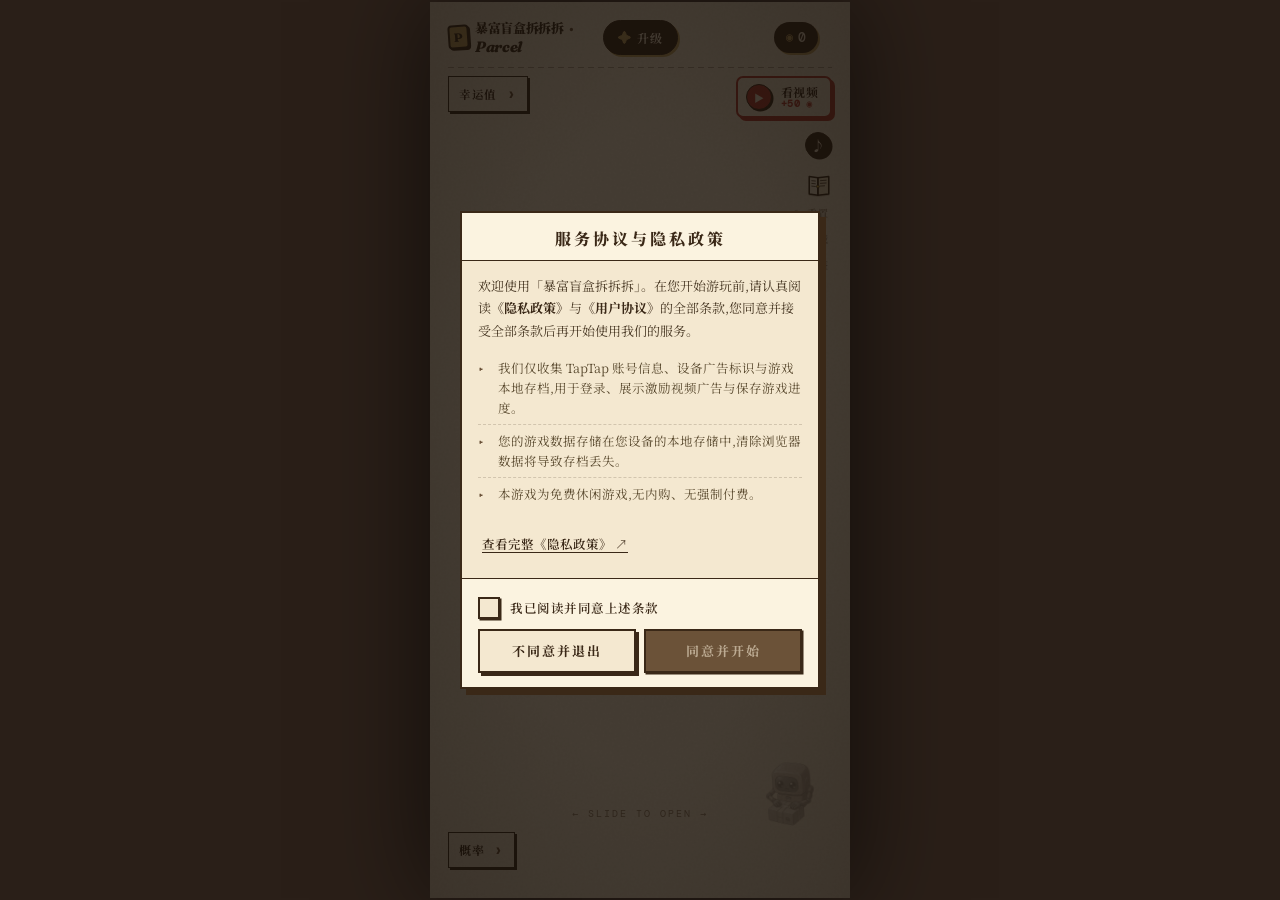
==== commit fd1f20b1: "增加图鉴" ====
--- a/index.html
+++ b/index.html
@@ -86,6 +86,23 @@
         <button class="ad-btn bgm-btn" id="btnBgm" title="点击切换背景音乐">
           <div class="ad-icon">♪</div>
         </button>
+        <button class="codex-home-btn" id="btnCodex" title="图鉴">
+          <svg class="codex-home-ic" viewBox="0 0 24 24" xmlns="http://www.w3.org/2000/svg" aria-hidden="true">
+            <path d="M3 4.2 L11 5.4 L11 21.5 L3 20.3 Z"
+                  fill="#F4E8D0" stroke="#3A2817" stroke-width="1.4" stroke-linejoin="round"/>
+            <path d="M11 5.4 L21 4.2 L21 20.3 L11 21.5 Z"
+                  fill="#E8DAB8" stroke="#3A2817" stroke-width="1.4" stroke-linejoin="round"/>
+            <path d="M11 5.4 L11 21.5" stroke="#3A2817" stroke-width="1.2"/>
+            <line x1="5" y1="8"  x2="9"  y2="8.4" stroke="#3A2817" stroke-width="0.7"/>
+            <line x1="5" y1="10.5" x2="9" y2="10.9" stroke="#3A2817" stroke-width="0.7"/>
+            <line x1="5" y1="13" x2="9"  y2="13.4" stroke="#3A2817" stroke-width="0.7"/>
+            <line x1="13" y1="8"  x2="19" y2="7.6" stroke="#3A2817" stroke-width="0.7"/>
+            <line x1="13" y1="10.5" x2="19" y2="10.1" stroke="#3A2817" stroke-width="0.7"/>
+            <line x1="13" y1="13" x2="17.5" y2="12.7" stroke="#3A2817" stroke-width="0.7"/>
+            <circle cx="11" cy="13.4" r="1.3" fill="#D4AF37" stroke="#3A2817" stroke-width="0.7"/>
+          </svg>
+          <span class="codex-home-dot" id="codexHomeDot" hidden></span>
+        </button>
         <button class="reset-btn" id="btnReset" title="清除存档重新开始">
           <span class="rb-ic">⟳</span>
           <span class="rb-name">重置</span>
@@ -93,6 +110,10 @@
         <button class="reset-btn" id="btnTestHidden" title="测试开出隐藏款动画">
           <span class="rb-ic">👑</span>
           <span class="rb-name">测隐藏</span>
+        </button>
+        <button class="reset-btn" id="btnTestCodex" title="测试：随机点亮一个图鉴物品">
+          <span class="rb-ic">📖</span>
+          <span class="rb-name">测图鉴</span>
         </button>
       </div>
     </div>
@@ -263,8 +284,43 @@
         <!-- 由 JS 渲染 BGM 列表 -->
       </div>
       <div class="modal-foot">
+        <div class="vol-block">
+          <div class="vol-row">
+            <span class="vol-label">背景音乐</span>
+            <input type="range" class="vol-slider" id="volBgm" min="0" max="100" step="1">
+            <span class="vol-num" id="volBgmNum">80</span>
+          </div>
+          <div class="vol-row">
+            <span class="vol-label">音效音量</span>
+            <input type="range" class="vol-slider" id="volSfx" min="0" max="100" step="1">
+            <span class="vol-num" id="volSfxNum">80</span>
+          </div>
+        </div>
         <button class="bgm-global-toggle" id="btnBgmGlobalToggle">⏸ 全部暂停</button>
         <div class="mf-hint">点歌名切歌，点「全部」暂停/继续</div>
+      </div>
+    </div>
+  </div>
+
+  <!-- ========== MODAL: 图鉴 ========== -->
+  <div class="modal-mask" id="codexModal">
+    <div class="modal-card codex-card">
+      <div class="modal-head">
+        <div class="modal-title"><span class="mt-ic">📖</span>图鉴</div>
+        <button class="modal-close" id="btnCodexClose">×</button>
+      </div>
+      <div class="modal-body" id="codexModalBody">
+        <!-- 由 JS 渲染 5 档物品网格 -->
+      </div>
+      <div class="modal-foot codex-foot">
+        <div class="codex-all-row" id="codexAllRow">
+          <div class="codex-all-info">
+            <span class="codex-all-label">全图鉴 · 5 档全收齐</span>
+            <span class="codex-all-meta" id="codexAllMeta">0 / 5 档</span>
+          </div>
+          <button class="codex-claim-btn" id="btnCodexClaimAll" disabled>🎁 领取 <span id="codexAllAmt">+200k</span></button>
+        </div>
+        <div class="mf-hint">每抽到一个新物品自动点亮 · 机器人自动拆出的物品不计入图鉴</div>
       </div>
     </div>
   </div>
@@ -331,6 +387,8 @@
 
 <!-- BGM 音频元素 -->
 <audio id="bgm" preload="none" loop></audio>
+<!-- SFX 划拉音（用户开始划盲盒封带时循环播放，松手即停）-->
+<audio id="sfxTear" preload="auto" loop></audio>
 
 <!-- 脚本顺序：配置 → 状态 → 广告 → UI → 音频 → 隐私 → 主循环 -->
 <script src="js/config.js"></script>
--- a/css/style.css
+++ b/css/style.css
@@ -2183,7 +2183,7 @@
   align-self: flex-start;   /* ad-strip row 容器下顶部对齐"幸运值/看视频"那行 */
   flex: 0 0 auto;
   margin: 0;
-  padding: 4px 12px;
+  padding: 6px 12px;
   background: var(--gold);
   border: 1.5px solid var(--ink);
   box-shadow: 1.5px 1.5px 0 var(--ink);
@@ -2640,6 +2640,70 @@
 }
 .bgm-global-toggle:active { transform: translate(1px, 1px); box-shadow: 1px 1px 0 var(--ink); }
 
+/* 音量调节（BGM 弹窗底部）*/
+.vol-block {
+  display: flex;
+  flex-direction: column;
+  gap: 6px;
+  margin-bottom: 10px;
+  padding: 8px 10px;
+  background: var(--paper);
+  border: 1.5px solid var(--ink);
+  box-shadow: 2px 2px 0 var(--ink);
+}
+.vol-row {
+  display: flex;
+  align-items: center;
+  gap: 8px;
+  font-family: 'Noto Serif SC', serif;
+  font-weight: 700;
+  font-size: 11px;
+  color: var(--ink);
+  letter-spacing: 0.5px;
+}
+.vol-label {
+  flex: 0 0 64px;
+  text-align: left;
+  white-space: nowrap;
+}
+.vol-slider {
+  flex: 1;
+  -webkit-appearance: none;
+  appearance: none;
+  height: 4px;
+  background: var(--paper-light);
+  border: 1.5px solid var(--ink);
+  outline: none;
+  cursor: pointer;
+  padding: 0;
+  margin: 0;
+}
+.vol-slider::-webkit-slider-thumb {
+  -webkit-appearance: none;
+  appearance: none;
+  width: 16px;
+  height: 16px;
+  background: var(--green);
+  border: 1.5px solid var(--ink);
+  cursor: pointer;
+  box-shadow: 1px 1px 0 var(--ink);
+}
+.vol-slider::-moz-range-thumb {
+  width: 16px;
+  height: 16px;
+  background: var(--green);
+  border: 1.5px solid var(--ink);
+  cursor: pointer;
+  box-shadow: 1px 1px 0 var(--ink);
+}
+.vol-num {
+  flex: 0 0 28px;
+  text-align: right;
+  font-family: 'DM Mono', monospace;
+  font-size: 11px;
+  color: var(--ink-soft);
+}
+
 /* ========== 隐私政策弹窗(首次启动) ========== */
 .privacy-mask {
   position: absolute; inset: 0;
@@ -2852,3 +2916,330 @@
   color: #4a3a26;
   margin-bottom: 20px;
 }
+
+/* ========== 图鉴按钮（主页：极简风格，只有书页 SVG）==========
+ * 不要外圈红框、不要红色圆底，干净的书页本身
+ * 跟音乐按钮同位置（music 下方），但视觉上更"轻" */
+.codex-home-btn {
+  position: relative;  /* 为红点定位 */
+  display: inline-flex; align-items: center; justify-content: center;
+  padding: 0; margin: 0;
+  background: transparent;
+  border: none;
+  cursor: pointer;
+  border-radius: 4px;
+  transition: background 0.15s, transform 0.1s;
+  -webkit-tap-highlight-color: transparent;
+}
+.codex-home-btn:hover { background: rgba(58,40,23,0.08); }
+.codex-home-btn:active {
+  background: rgba(58,40,23,0.18);
+  transform: scale(0.94);
+}
+.codex-home-btn .codex-home-ic {
+  width: 26px; height: 26px;
+  display: block;
+  pointer-events: none;
+  filter: drop-shadow(0.5px 1px 0 rgba(58,40,23,0.18));
+}
+/* 图鉴按钮右上角红色提醒点（可领取奖励时显示） */
+.codex-home-dot {
+  position: absolute;
+  top: 1px;
+  right: 1px;
+  width: 9px;
+  height: 9px;
+  background: #E53935;
+  border: 1.5px solid var(--paper);
+  border-radius: 50%;
+  pointer-events: none;
+  box-shadow: 0 0 0 1px rgba(0,0,0,0.08);
+  animation: codexDotPulse 1.4s ease-in-out infinite;
+}
+@keyframes codexDotPulse {
+  0%, 100% { transform: scale(1);   opacity: 1; }
+  50%      { transform: scale(1.18); opacity: 0.85; }
+}
+
+/* ========== 图鉴弹窗 ========== */
+.codex-card .modal-body { padding: 10px 12px 12px; }
+.codex-section {
+  margin-bottom: 8px;
+  border: 1.5px solid var(--ink);
+  background: var(--paper);
+  box-shadow: 2px 2px 0 var(--ink);
+  position: relative;
+  overflow: hidden;
+}
+.codex-section:last-child { margin-bottom: 4px; }
+/* 档位背景色（跟首页 buy-card 保持一致）*/
+.codex-section.premium { background: var(--ink); color: var(--paper); border-color: var(--ink); }
+.codex-section.luxury  { background: var(--green); color: var(--paper); border-color: var(--ink); }
+.codex-section.epic    { background: var(--brown-deep); color: var(--paper); border-color: var(--ink); }
+.codex-section.mythic  { background: var(--gold); color: var(--ink); border-color: var(--ink); }
+
+.codex-sec-head {
+  display: flex; align-items: center; justify-content: space-between;
+  padding: 6px 9px;
+  border-bottom: 1.5px dashed currentColor;
+  border-bottom-color: rgba(58,40,23,0.4);
+}
+.codex-section.premium .codex-sec-head,
+.codex-section.luxury .codex-sec-head,
+.codex-section.epic .codex-sec-head { border-bottom-color: rgba(244,232,208,0.35); }
+.codex-section.mythic .codex-sec-head { border-bottom-color: rgba(58,40,23,0.25); }
+
+.codex-sec-l { display: flex; align-items: center; gap: 7px; }
+.codex-sec-ic {
+  font-size: 14px; line-height: 1;
+  width: 24px; height: 24px;
+  display: inline-flex; align-items: center; justify-content: center;
+  background: var(--paper); color: var(--ink);
+  border: 1.5px solid var(--ink);
+  border-radius: 4px;
+  box-shadow: 1px 1px 0 var(--ink);
+}
+.codex-section.premium .codex-sec-ic,
+.codex-section.luxury  .codex-sec-ic,
+.codex-section.epic    .codex-sec-ic { background: var(--paper-light); }
+.codex-section.mythic  .codex-sec-ic { background: var(--paper); }
+
+.codex-sec-name {
+  font-family: 'Noto Serif SC', serif;
+  font-weight: 800; font-size: 12px;
+  letter-spacing: 0.5px;
+}
+.codex-section.premium .codex-sec-name,
+.codex-section.luxury  .codex-sec-name,
+.codex-section.epic    .codex-sec-name { color: var(--paper); }
+.codex-section.mythic  .codex-sec-name { color: var(--ink); }
+
+.codex-sec-meta {
+  font-family: 'DM Mono', monospace;
+  font-size: 10px; font-weight: 600;
+  letter-spacing: 0.3px;
+  opacity: 0.85;
+}
+.codex-section.premium .codex-sec-meta,
+.codex-section.luxury  .codex-sec-meta,
+.codex-section.epic    .codex-sec-meta { color: var(--paper); }
+.codex-section.mythic  .codex-sec-meta { color: var(--ink); }
+
+.codex-progress {
+  flex: 1; max-width: 90px; height: 5px;
+  background: rgba(58,40,23,0.18);
+  border: 1px solid currentColor;
+  border-color: rgba(58,40,23,0.3);
+  position: relative; overflow: hidden;
+  margin: 0 8px;
+}
+.codex-section.premium .codex-progress,
+.codex-section.luxury  .codex-progress,
+.codex-section.epic    .codex-progress {
+  background: rgba(244,232,208,0.18);
+  border-color: rgba(244,232,208,0.35);
+}
+.codex-section.mythic  .codex-progress {
+  background: rgba(58,40,23,0.15);
+  border-color: rgba(58,40,23,0.3);
+}
+.codex-progress-fill {
+  position: absolute; left: 0; top: 0; bottom: 0;
+  background: var(--gold);
+  transition: width 0.4s cubic-bezier(0.34, 1.56, 0.64, 1);
+}
+.codex-progress-fill.full {
+  background: var(--green);
+  animation: codex-fill 0.6s ease;
+}
+@keyframes codex-fill {
+  0%   { transform: scaleX(1); }
+  50%  { transform: scaleX(1.08); }
+  100% { transform: scaleX(1); }
+}
+
+/* 物品网格：5 列（比之前 4 列更紧凑，整体不超屏幕） */
+.codex-grid {
+  display: grid;
+  grid-template-columns: repeat(5, 1fr);
+  gap: 5px;
+  padding: 7px 9px 9px;
+}
+.codex-item {
+  position: relative;
+  aspect-ratio: 1 / 1;
+  border: 1.2px solid rgba(58,40,23,0.35);
+  background: rgba(58,40,23,0.06);
+  display: flex; align-items: center; justify-content: center;
+  font-size: 26px;       /* 普通 emoji 大小（之前 16px 偏小，参照格子调到 26px） */
+  line-height: 1;
+  filter: grayscale(1) opacity(0.45);
+  transition: filter 0.25s, transform 0.1s, background 0.2s;
+  cursor: default;
+  overflow: hidden;
+}
+.codex-section.premium .codex-item,
+.codex-section.luxury  .codex-item,
+.codex-section.epic    .codex-item {
+  border-color: rgba(244,232,208,0.35);
+  background: rgba(244,232,208,0.08);
+}
+.codex-section.mythic  .codex-item {
+  border-color: rgba(58,40,23,0.3);
+  background: rgba(58,40,23,0.06);
+}
+.codex-item.collected {
+  filter: none;
+  background: var(--paper);
+  border-color: var(--ink);
+  box-shadow: 1px 1px 0 var(--ink);
+}
+.codex-item.hidden-item.collected {
+  background: linear-gradient(135deg, rgba(212,175,55,0.15), rgba(184,134,11,0.25));
+  border-color: #b8860b;
+  box-shadow: 1px 1px 0 #b8860b;
+  animation: codex-hidden-shine 3s ease-in-out infinite;
+}
+@keyframes codex-hidden-shine {
+  0%, 100% { box-shadow: 1px 1px 0 #b8860b; }
+  50%      { box-shadow: 1px 1px 0 #b8860b, 0 0 6px rgba(212,175,55,0.5); }
+}
+/* 隐藏款问号占位（未开出时） */
+.codex-item .ci-q {
+  font-family: 'Fraunces, serif';
+  font-weight: 900;
+  font-size: 30px;
+  color: var(--ink-soft);
+  line-height: 1;
+  letter-spacing: 0;
+}
+.codex-section.premium .codex-item .ci-q,
+.codex-section.luxury  .codex-item .ci-q,
+.codex-section.epic    .codex-item .ci-q { color: rgba(244,232,208,0.6); }
+.codex-section.mythic  .codex-item .ci-q { color: rgba(58,40,23,0.5); }
+/* 隐藏款 SVG 容器：撑满格子并居中，修复偏左问题 */
+.codex-item .ci-em {
+  display: flex; align-items: center; justify-content: center;
+  width: 100%; height: 100%;
+  line-height: 0;
+}
+.codex-item .ci-em svg {
+  width: 78%; height: 78%;
+  display: block;
+  /* preserveAspectRatio 默认 xMidYMid meet = 居中保持比例 */
+}
+.codex-item .ci-name {
+  position: absolute; left: 50%; bottom: 2px;
+  transform: translateX(-50%);
+  font-family: 'Noto Serif SC', serif;
+  font-size: 7.5px; font-weight: 700;
+  color: var(--ink);
+  letter-spacing: 0.2px;
+  max-width: 92%;
+  text-align: center;
+  line-height: 1;
+  white-space: nowrap; overflow: hidden; text-overflow: ellipsis;
+  display: none;  /* 默认不显示名字（保持简洁），hover 时显示 */
+}
+.codex-item.collected:hover .ci-name { display: block; }
+.codex-item.collected .ci-name {
+  background: var(--paper);
+  border: 1px solid var(--ink);
+  padding: 1px 4px;
+  bottom: -6px;
+  z-index: 2;
+}
+
+/* 档位底部"领取奖励"按钮 */
+.codex-claim {
+  display: flex; align-items: center; justify-content: space-between;
+  padding: 6px 9px;
+  border-top: 1.5px dashed currentColor;
+  border-top-color: rgba(58,40,23,0.4);
+  background: rgba(244,232,208,0.5);
+}
+.codex-section.premium .codex-claim,
+.codex-section.luxury  .codex-claim,
+.codex-section.epic    .codex-claim { background: rgba(58,40,23,0.18); border-top-color: rgba(244,232,208,0.35); }
+.codex-section.mythic  .codex-claim { background: rgba(244,232,208,0.4); border-top-color: rgba(58,40,23,0.25); }
+
+.codex-claim-text {
+  font-family: 'Noto Serif SC', serif;
+  font-size: 10.5px; font-weight: 700;
+  letter-spacing: 0.3px;
+  display: flex; align-items: center; gap: 5px;
+}
+.codex-section.premium .codex-claim-text,
+.codex-section.luxury  .codex-claim-text,
+.codex-section.epic    .codex-claim-text { color: var(--paper); }
+.codex-section.mythic  .codex-claim-text { color: var(--ink); }
+.codex-claim-text .cct-amt { font-family: 'DM Mono', monospace; color: var(--gold); font-weight: 800; }
+.codex-section.premium .codex-claim-text .cct-amt { color: var(--gold-bright); }
+
+.codex-claim-btn {
+  font-family: 'Noto Serif SC', serif;
+  font-weight: 800; font-size: 10.5px;
+  letter-spacing: 0.5px;
+  padding: 4px 10px;
+  background: var(--green); color: var(--paper);
+  border: 1.5px solid var(--ink);
+  box-shadow: 1.5px 1.5px 0 var(--ink);
+  cursor: pointer;
+  transition: transform 0.1s, box-shadow 0.1s, background 0.15s, opacity 0.2s;
+  min-height: 26px;
+  display: inline-flex; align-items: center; gap: 4px;
+}
+.codex-claim-btn:active { transform: translate(1px, 1px); box-shadow: 0.5px 0.5px 0 var(--ink); }
+.codex-claim-btn:disabled {
+  background: var(--paper-dark);
+  color: var(--ink-soft);
+  border-color: var(--ink-soft);
+  box-shadow: 1.5px 1.5px 0 var(--ink-soft);
+  cursor: not-allowed;
+  opacity: 0.65;
+}
+.codex-claim-btn.claimed {
+  background: var(--paper-dark);
+  color: var(--ink-soft);
+  border-color: var(--ink-soft);
+  box-shadow: 1.5px 1.5px 0 var(--ink-soft);
+  cursor: default;
+  opacity: 0.7;
+}
+
+/* 弹窗底部：全图鉴奖励 */
+.codex-foot { padding: 10px 12px 11px; }
+.codex-all-row {
+  display: flex; align-items: center; justify-content: space-between;
+  gap: 10px;
+  padding: 8px 10px;
+  background: linear-gradient(90deg, rgba(212,175,55,0.12), rgba(184,134,11,0.18));
+  border: 1.5px solid #b8860b;
+  box-shadow: 2px 2px 0 #b8860b;
+  margin-bottom: 6px;
+}
+.codex-all-row.done {
+  background: rgba(58,40,23,0.06);
+  border-color: var(--ink-soft);
+  box-shadow: 2px 2px 0 var(--ink-soft);
+}
+.codex-all-info {
+  display: flex; align-items: baseline; flex-wrap: nowrap;
+  gap: 6px;
+  min-width: 0;
+}
+.codex-all-label {
+  font-family: 'Noto Serif SC', serif;
+  font-weight: 800; font-size: 11.5px;
+  letter-spacing: 0.5px;
+  color: var(--ink);
+  white-space: nowrap;
+}
+.codex-all-meta {
+  font-family: 'DM Mono', monospace;
+  font-size: 9.5px;
+  color: var(--ink-soft);
+  letter-spacing: 0.3px;
+  white-space: nowrap;
+}
+#codexAllAmt { color: var(--gold); font-family: 'DM Mono', monospace; font-weight: 800; }
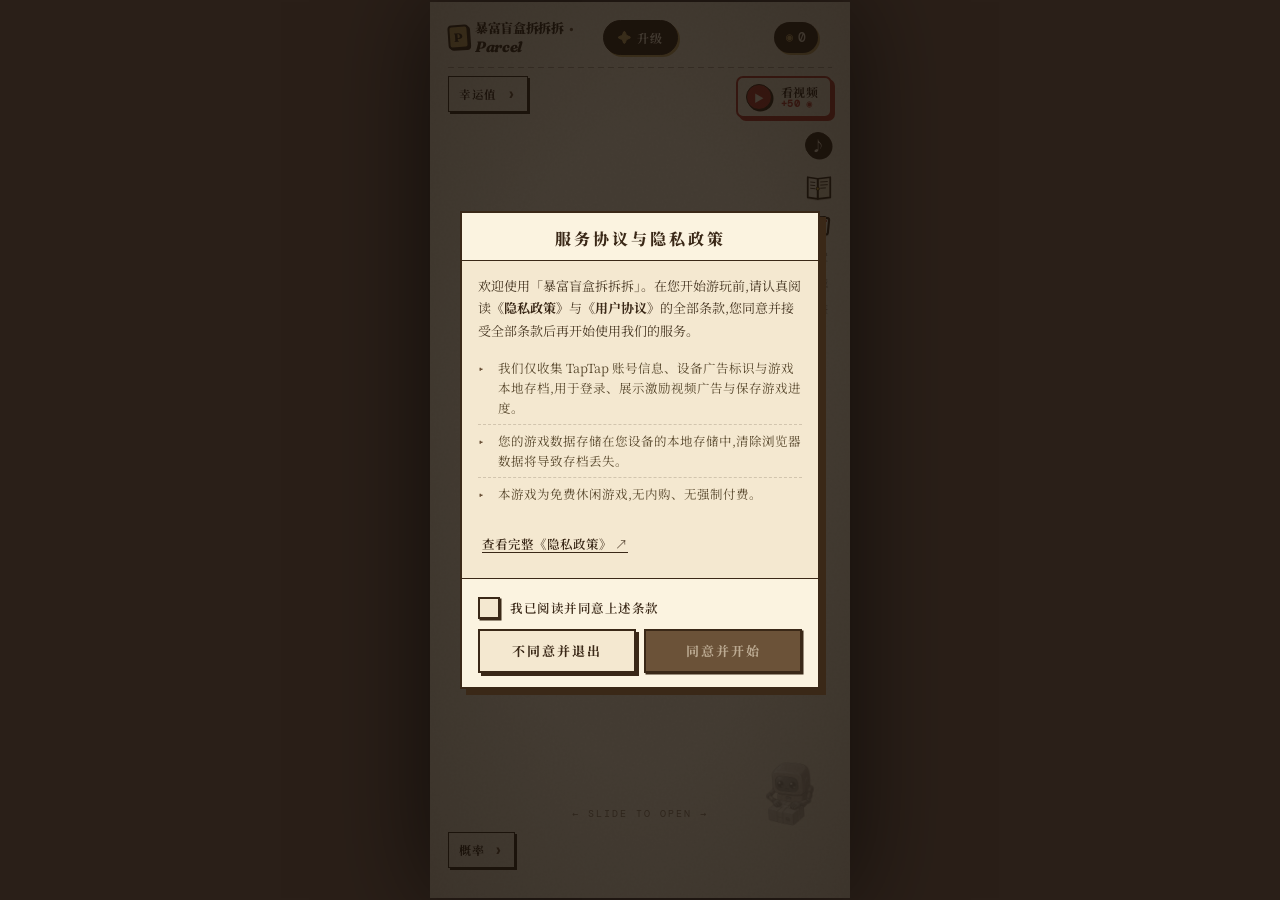
==== commit da1eee19: "增加抽卡" ====
--- a/index.html
+++ b/index.html
@@ -103,7 +103,25 @@
           </svg>
           <span class="codex-home-dot" id="codexHomeDot" hidden></span>
         </button>
-        <button class="reset-btn" id="btnReset" title="清除存档重新开始">
+        <!-- 抽卡入口：icon-only，参考 codex 风格；红点显示当前生效 buff 数量 -->
+        <button class="codex-home-btn card-home-btn" id="btnCard" title="技能卡抽卡">
+          <svg class="codex-home-ic" viewBox="0 0 24 24" xmlns="http://www.w3.org/2000/svg" aria-hidden="true">
+            <!-- 卡牌主体：左下角斜放 + 右上角斜放，模拟"叠卡" -->
+            <rect x="5" y="8" width="13" height="11" rx="1.2"
+                  fill="#E8DAB8" stroke="#3A2817" stroke-width="1.2" transform="rotate(-8 11.5 13.5)"/>
+            <rect x="6" y="7.5" width="13" height="11" rx="1.2"
+                  fill="#F4E8D0" stroke="#3A2817" stroke-width="1.4" transform="rotate(6 12.5 13)"/>
+            <!-- 卡面装饰：四角小红点 + 中心问号 -->
+            <circle cx="8" cy="9.5" r="0.7" fill="#B83A2E" transform="rotate(6 12.5 13)"/>
+            <circle cx="17" cy="9.5" r="0.7" fill="#B83A2E" transform="rotate(6 12.5 13)"/>
+            <circle cx="8" cy="16.5" r="0.7" fill="#B83A2E" transform="rotate(6 12.5 13)"/>
+            <circle cx="17" cy="16.5" r="0.7" fill="#B83A2E" transform="rotate(6 12.5 13)"/>
+            <text x="12.5" y="14.5" text-anchor="middle" font-family="Fraunces, serif"
+                  font-size="7" font-weight="900" fill="#3A2817" transform="rotate(6 12.5 13)">?</text>
+          </svg>
+          <span class="codex-home-dot" id="cardHomeDot" hidden></span>
+        </button>
+         <button class="reset-btn" id="btnReset" title="清除存档重新开始">
           <span class="rb-ic">⟳</span>
           <span class="rb-name">重置</span>
         </button>
@@ -342,6 +360,112 @@
     </div>
   </div>
 
+  <!-- ========== MODAL: 技能卡抽卡 ========== -->
+  <div class="modal-mask" id="cardModal">
+    <div class="modal-card card-modal-card">
+      <div class="modal-head">
+        <div class="modal-title">
+          <span class="mt-ic">✦</span>技能卡
+        </div>
+        <button class="modal-close" id="btnCardClose">×</button>
+      </div>
+      <div class="modal-body" id="cardModalBody">
+        <!-- 翻牌区：左上角图鉴按钮（绝对定位）+ 中央翻牌卡（保持居中） -->
+        <div class="card-flip-area">
+          <button class="card-codex-btn" id="btnOpenCardCodex" title="卡牌图鉴">
+            <svg class="codex-home-ic" viewBox="0 0 24 24" xmlns="http://www.w3.org/2000/svg" aria-hidden="true">
+              <path d="M3 4.2 L11 5.4 L11 21.5 L3 20.3 Z"
+                    fill="#F4E8D0" stroke="#3A2817" stroke-width="1.4" stroke-linejoin="round"/>
+              <path d="M11 5.4 L21 4.2 L21 20.3 L11 21.5 Z"
+                    fill="#E8DAB8" stroke="#3A2817" stroke-width="1.4" stroke-linejoin="round"/>
+              <path d="M11 5.4 L11 21.5" stroke="#3A2817" stroke-width="1.2"/>
+              <line x1="5" y1="8"  x2="9"  y2="8.4" stroke="#3A2817" stroke-width="0.7"/>
+              <line x1="5" y1="10.5" x2="9" y2="10.9" stroke="#3A2817" stroke-width="0.7"/>
+              <line x1="5" y1="13" x2="9"  y2="13.4" stroke="#3A2817" stroke-width="0.7"/>
+              <line x1="13" y1="8"  x2="19" y2="7.6" stroke="#3A2817" stroke-width="0.7"/>
+              <line x1="13" y1="10.5" x2="19" y2="10.1" stroke="#3A2817" stroke-width="0.7"/>
+              <line x1="13" y1="13" x2="17.5" y2="12.7" stroke="#3A2817" stroke-width="0.7"/>
+              <circle cx="11" cy="13.4" r="1.3" fill="#D4AF37" stroke="#3A2817" stroke-width="0.7"/>
+            </svg>
+          </button>
+          <div class="card-flip-card" id="cardFlipCard" data-state="back">
+            <!-- 卡背 -->
+            <div class="card-face card-back">
+              <svg viewBox="0 0 120 160" xmlns="http://www.w3.org/2000/svg">
+                <rect x="6" y="6" width="108" height="148" rx="4" fill="#F4E8D0" stroke="#3A2817" stroke-width="2.5"/>
+                <rect x="14" y="14" width="92" height="132" rx="2" fill="none" stroke="#3A2817" stroke-width="1" stroke-dasharray="3,2"/>
+                <text x="60" y="86" text-anchor="middle" font-family="Fraunces, serif" font-size="44" font-weight="900" fill="#3A2817" opacity="0.18">?</text>
+                <text x="60" y="120" text-anchor="middle" font-family="Noto Serif SC, serif" font-size="10" font-weight="700" fill="#3A2817" opacity="0.4" letter-spacing="3">TAP TO DRAW</text>
+              </svg>
+            </div>
+            <!-- 卡面（翻牌后显示） -->
+            <div class="card-face card-front" id="cardFront"></div>
+          </div>
+        </div>
+
+        <!-- 当前生效的 buff 列表（最多 3 个 + luckyStreak 计数器） -->
+        <div class="buff-list-wrap">
+          <div class="buff-list-title">
+            <span>生效中</span>
+            <span class="buff-slot-info" id="buffSlotInfo">0/3 槽</span>
+          </div>
+          <div class="buff-list" id="buffList">
+            <!-- 由 JS 渲染 -->
+          </div>
+        </div>
+      </div>
+      <div class="modal-foot card-foot">
+        <button class="card-draw-btn card-draw-ad" id="btnDrawAd">
+          <span class="cdb-t1">看广告抽卡</span>
+          <span class="cdb-t2">▶ 免费</span>
+        </button>
+         <button class="card-draw-btn card-draw-coin" id="btnDrawCoin">
+          <span class="cdb-t1">付费抽卡</span>
+          <span class="cdb-t2" id="cardPriceLabel">2,000 ◉</span>
+        </button>
+      </div>
+    </div>
+  </div>
+
+  <!-- ========== MODAL: 技能卡图鉴（子 modal）========== -->
+  <div class="modal-mask" id="cardCodexModal">
+    <div class="modal-card codex-card">
+      <div class="modal-head">
+        <div class="modal-title">
+          <svg class="mt-svg" viewBox="0 0 24 24" xmlns="http://www.w3.org/2000/svg" aria-hidden="true">
+            <path d="M3 4.2 L11 5.4 L11 21.5 L3 20.3 Z"
+                  fill="#F4E8D0" stroke="#3A2817" stroke-width="1.4" stroke-linejoin="round"/>
+            <path d="M11 5.4 L21 4.2 L21 20.3 L11 21.5 Z"
+                  fill="#E8DAB8" stroke="#3A2817" stroke-width="1.4" stroke-linejoin="round"/>
+            <path d="M11 5.4 L11 21.5" stroke="#3A2817" stroke-width="1.2"/>
+            <line x1="5" y1="8"  x2="9"  y2="8.4" stroke="#3A2817" stroke-width="0.7"/>
+            <line x1="5" y1="10.5" x2="9" y2="10.9" stroke="#3A2817" stroke-width="0.7"/>
+            <line x1="5" y1="13" x2="9"  y2="13.4" stroke="#3A2817" stroke-width="0.7"/>
+            <line x1="13" y1="8"  x2="19" y2="7.6" stroke="#3A2817" stroke-width="0.7"/>
+            <line x1="13" y1="10.5" x2="19" y2="10.1" stroke="#3A2817" stroke-width="0.7"/>
+            <line x1="13" y1="13" x2="17.5" y2="12.7" stroke="#3A2817" stroke-width="0.7"/>
+            <circle cx="11" cy="13.4" r="1.3" fill="#D4AF37" stroke="#3A2817" stroke-width="0.7"/>
+          </svg>
+          卡牌图鉴
+        </div>
+        <button class="modal-close" id="btnCardCodexClose">×</button>
+      </div>
+      <div class="modal-body" id="cardCodexBody">
+        <!-- 由 JS 渲染 4 档卡片网格 -->
+      </div>
+      <div class="modal-foot codex-foot">
+        <div class="codex-all-row" id="cardAllRow">
+          <div class="codex-all-info">
+            <span class="codex-all-label">全图鉴 · <span id="cardAllTotal">10</span> 张全收齐</span>
+            <span class="codex-all-meta" id="cardAllMeta">0 / 10</span>
+          </div>
+          <button class="codex-claim-btn" id="btnCardAllClaim" disabled>🎁 领取 <span id="cardAllAmt">+50k ◉</span></button>
+        </div>
+        <div class="mf-hint">每抽到 1 张新卡自动点亮 · 单卡概率不展示</div>
+      </div>
+    </div>
+  </div>
+
   <!-- ========== MODAL: 隐私政策(首次启动) ========== -->
   <div class="privacy-mask" id="privacyMask">
     <div class="privacy-card">
@@ -389,6 +513,8 @@
 <audio id="bgm" preload="none" loop></audio>
 <!-- SFX 划拉音（用户开始划盲盒封带时循环播放，松手即停）-->
 <audio id="sfxTear" preload="auto" loop></audio>
+<!-- SFX 一次性短音效（隐藏款、领取金币等）-->
+<audio id="sfxOne" preload="auto"></audio>
 
 <!-- 脚本顺序：配置 → 状态 → 广告 → UI → 音频 → 隐私 → 主循环 -->
 <script src="js/config.js"></script>
--- a/css/style.css
+++ b/css/style.css
@@ -1484,6 +1484,12 @@
   font-size: 16px;
   filter: drop-shadow(1px 1px 0 rgba(0,0,0,0.15));
 }
+.modal-title .mt-svg {
+  width: 18px; height: 18px;
+  margin-right: 6px;
+  vertical-align: -3px;
+  filter: drop-shadow(1px 1px 0 rgba(0,0,0,0.12));
+}
 
 /* 弹窗标题旁的预览信息（如"价值×1.05 · 自动拆4.5s"）*/
 .modal-title .modal-preview {
@@ -2923,7 +2929,8 @@
 .codex-home-btn {
   position: relative;  /* 为红点定位 */
   display: inline-flex; align-items: center; justify-content: center;
-  padding: 0; margin: 0;
+  padding: 0; 
+  margin-right: -2px;
   background: transparent;
   border: none;
   cursor: pointer;
@@ -2937,7 +2944,7 @@
   transform: scale(0.94);
 }
 .codex-home-btn .codex-home-ic {
-  width: 26px; height: 26px;
+  width: 30px; height: 30px;
   display: block;
   pointer-events: none;
   filter: drop-shadow(0.5px 1px 0 rgba(58,40,23,0.18));
@@ -3243,3 +3250,365 @@
   white-space: nowrap;
 }
 #codexAllAmt { color: var(--gold); font-family: 'DM Mono', monospace; font-weight: 800; }
+
+/* ============================================================
+ * 技能卡抽卡系统（主页按钮 + 抽卡 modal + 卡牌图鉴）
+ * 风格：沿用牛皮纸 zakka，红边硬阴影，emoji 当主视觉
+ * ============================================================ */
+
+/* ---------- 主页抽卡按钮（icon-only，复用 codex-home-btn 样式）---------- */
+.card-home-btn .codex-home-ic {
+  margin-right: -2px;
+  width: 36px; height: 36px;
+}
+/* 主页红点（显示当前 buff 数） */
+.card-home-btn .codex-home-dot {
+  font-family: 'DM Mono', monospace;
+}
+/* 锁定态：金币 < 800 时灰色 + 半透明 */
+.card-home-btn.locked .codex-home-ic {
+  filter: grayscale(1) opacity(0.45);
+  transition: filter 0.2s;
+}
+.card-home-btn.locked:hover .codex-home-ic {
+  filter: grayscale(1) opacity(0.6);
+}
+.card-home-btn.locked { opacity: 0.85; }
+.card-home-btn.unlocked .codex-home-ic {
+  filter: none;
+}
+
+/* ---------- 抽卡 modal 容器 ---------- */
+.card-modal-card { max-width: 380px; }
+.card-modal-card .modal-body {
+  padding: 12px 14px 10px;
+  display: flex; flex-direction: column; gap: 12px;
+}
+.card-prob-tag {
+  display: inline-block;
+  font-family: 'DM Mono', monospace;
+  font-size: 9.5px;
+  color: var(--ink-soft);
+  letter-spacing: 1.5px;
+  margin-left: 6px;
+  padding: 2px 7px;
+  background: var(--paper);
+  border: 1px solid var(--ink);
+  border-radius: 3px;
+  box-shadow: 1px 1px 0 var(--ink);
+}
+
+/* ---------- 翻牌区（左上角图鉴按钮 + 中央翻牌卡）---------- */
+.card-flip-area {
+  position: relative;
+  display: block;
+  padding: 4px 0 2px;
+  perspective: 800px;
+  min-height: 175px;
+}
+.card-flip-card {
+  position: relative;
+  margin: 0 auto;
+  width: 130px; height: 175px;
+  transform-style: preserve-3d;
+  transition: transform 0.6s cubic-bezier(0.4, 0, 0.2, 1);
+  cursor: pointer;
+}
+.card-flip-card.flipped { transform: rotateY(180deg); }
+.card-face {
+  position: absolute; inset: 0;
+  border-radius: 6px;
+  border: 2px solid var(--ink);
+  box-shadow: 3px 4px 0 var(--ink);
+  backface-visibility: hidden;
+  -webkit-backface-visibility: hidden;
+  display: flex; align-items: center; justify-content: center;
+  overflow: hidden;
+}
+.card-face svg { width: 100%; height: 100%; display: block; }
+.card-front {
+  transform: rotateY(180deg);
+  background: var(--paper);
+  padding: 10px 8px;
+}
+
+/* ---------- 卡面（翻牌后）---------- */
+.card-front-inner {
+  width: 100%; height: 100%;
+  display: flex; flex-direction: column; align-items: center; justify-content: center;
+  text-align: center;
+  gap: 4px;
+  padding: 8px 6px;
+  border-radius: 4px;
+  border: 1.5px dashed currentColor;
+  position: relative;
+}
+.cf-rarity {
+  font-family: 'DM Mono', monospace;
+  font-size: 9px;
+  font-weight: 800;
+  letter-spacing: 3px;
+  opacity: 0.85;
+  position: absolute;
+  top: 6px; left: 0; right: 0;
+}
+.cf-icon { font-size: 38px; line-height: 1; margin-top: 8px; }
+.cf-name {
+  font-family: 'Noto Serif SC', serif;
+  font-weight: 800;
+  font-size: 14px;
+  letter-spacing: 1px;
+}
+.cf-desc {
+  font-family: 'Noto Serif SC', serif;
+  font-size: 10.5px;
+  line-height: 1.4;
+  opacity: 0.8;
+  padding: 0 2px;
+}
+
+/* ---------- 4 档稀有度配色（卡面）---------- */
+.card-r-common .card-front-inner,
+.card-r-common.cf-rarity,
+.card-r-common .cf-name,
+.card-r-common .cf-desc { color: var(--ink); background: var(--paper); }
+.card-r-common .card-front-inner { background: #E8DAB8; }
+
+.card-r-rare .card-front-inner,
+.card-r-rare .cf-name { color: var(--ink); }
+.card-r-rare .card-front-inner { background: #C7DAE8; border-color: #4A6B8A; }
+.card-r-rare .card-face { background: #C7DAE8; }
+
+.card-r-epic .card-front-inner,
+.card-r-epic .cf-name { color: var(--ink); }
+.card-r-epic .card-front-inner { background: #D4C5E0; border-color: #6B4A8A; }
+.card-r-epic .card-face { background: #D4C5E0; }
+
+.card-r-legend .card-front-inner,
+.card-r-legend .cf-name { color: var(--ink); }
+.card-r-legend .card-front-inner {
+  background: linear-gradient(135deg, #D4AF37 0%, #C9A961 100%);
+  border-color: #6B4525;
+  border-width: 2px;
+}
+.card-r-legend .card-face { background: #D4AF37; }
+
+/* ---------- buff 列表 ---------- */
+.buff-list-wrap {
+  border: 1.5px solid var(--ink);
+  background: var(--paper-light);
+  box-shadow: 2px 2px 0 var(--ink);
+  padding: 8px 10px;
+}
+.buff-list-title {
+  display: flex; justify-content: space-between; align-items: center;
+  font-family: 'Noto Serif SC', serif; font-weight: 800; font-size: 12px;
+  color: var(--ink); letter-spacing: 2px;
+  margin-bottom: 6px;
+  padding-bottom: 5px;
+  border-bottom: 1px dashed var(--ink);
+}
+.buff-slot-info {
+  font-family: 'DM Mono', monospace;
+  font-size: 10px;
+  font-weight: 700;
+  color: var(--ink-soft);
+  letter-spacing: 1px;
+}
+.buff-list {
+  display: flex; flex-direction: column; gap: 5px;
+  min-height: 28px;
+}
+.buff-item {
+  display: flex; align-items: center; gap: 8px;
+  padding: 5px 8px;
+  border: 1px solid var(--ink);
+  background: var(--paper);
+  font-size: 11.5px;
+  box-shadow: 1px 1px 0 var(--ink);
+}
+.buff-ic { font-size: 16px; line-height: 1; }
+.buff-name { font-family: 'Noto Serif SC', serif; font-weight: 700; color: var(--ink); }
+.buff-time {
+  margin-left: auto;
+  font-family: 'DM Mono', monospace;
+  font-weight: 800;
+  font-size: 11px;
+  color: var(--red);
+  letter-spacing: 0.5px;
+}
+.buff-item-counter .buff-time { color: var(--green); }
+.buff-empty {
+  text-align: center;
+  font-size: 11px;
+  color: var(--ink-soft);
+  font-style: italic;
+  padding: 8px 0;
+  letter-spacing: 1px;
+}
+/* 罕见 buff 用金色边 + 阴影 */
+.buff-item.card-r-legend {
+  background: linear-gradient(135deg, #FBF3E0, #E8DAB8);
+  border-color: #6B4525;
+  box-shadow: 1px 1px 0 #6B4525;
+}
+
+/* ---------- 抽卡 modal 底部：2 个抽卡按钮 + 图鉴入口 ---------- */
+.card-foot {
+  display: grid;
+  grid-template-columns: 1fr 1fr;
+  gap: 8px;
+  padding: 10px 12px 12px;
+  background: var(--paper-light);
+  border-top: 1.5px solid var(--ink);
+}
+.card-draw-btn {
+  display: flex; flex-direction: column; align-items: center; justify-content: center;
+  padding: 10px 6px;
+  border: 1.5px solid var(--ink);
+  background: var(--paper);
+  color: var(--ink);
+  font-family: 'Noto Serif SC', serif;
+  font-weight: 700;
+  cursor: pointer;
+  box-shadow: 2px 2px 0 var(--ink);
+  gap: 2px;
+  transition: transform 0.08s, box-shadow 0.08s;
+}
+.card-draw-btn:active { transform: translate(1px, 1px); box-shadow: 1px 1px 0 var(--ink); }
+.card-draw-btn:disabled { cursor: not-allowed; opacity: 0.55; }
+.card-draw-btn .cdb-t1 { font-size: 12px; letter-spacing: 1px; }
+.card-draw-btn .cdb-t2 {
+  font-family: 'DM Mono', monospace;
+  font-size: 11px;
+  color: var(--ink-soft);
+  font-weight: 600;
+}
+.card-draw-coin {
+  background: var(--ink);
+  color: var(--paper);
+}
+.card-draw-coin .cdb-t2 { color: var(--gold); }
+.card-draw-ad {
+  background: var(--red);
+  color: var(--paper);
+  border-color: var(--ink);
+}
+.card-draw-ad .cdb-t2 { color: #FBE3D8; }
+.card-draw-btn.cd { background: var(--paper-dark); }
+.card-draw-btn.cd .cdb-t1 { color: var(--ink-soft); }
+.card-draw-btn.cd .cdb-t2 { color: var(--ink-soft); }
+/* 卡牌图鉴入口：绝对定位到左上角，纯 SVG，无按钮样式 */
+.card-codex-btn {
+  position: absolute;
+  top: 0; left: 0;
+  width: 32px; height: 32px;
+  padding: 0;
+  background: transparent;
+  border: none;
+  box-shadow: none;
+  cursor: pointer;
+  display: flex; align-items: center; justify-content: center;
+  z-index: 2;
+  transition: transform 0.1s, opacity 0.15s;
+  opacity: 0.85;
+}
+.card-codex-btn:hover { opacity: 1; transform: scale(1.08); }
+.card-codex-btn:active { transform: scale(0.95); opacity: 0.7; }
+.card-codex-btn .codex-home-ic {
+  width: 100%; height: 100%;
+  display: block;
+  pointer-events: none;
+}
+
+/* ============================================================
+ * 卡牌图鉴子 modal
+ * ============================================================ */
+.card-codex-section {
+  margin-bottom: 8px;
+  border: 1.5px solid var(--ink);
+  box-shadow: 2px 2px 0 var(--ink);
+  background: var(--paper);
+  overflow: hidden;
+}
+.card-codex-section:last-child { margin-bottom: 4px; }
+.card-codex-head {
+  display: flex; align-items: center; justify-content: space-between;
+  padding: 6px 9px;
+  font-family: 'Noto Serif SC', serif;
+  font-weight: 800;
+  font-size: 12px;
+  letter-spacing: 2px;
+  border-bottom: 1.5px dashed var(--ink);
+}
+.card-codex-head .cch-pct {
+  font-family: 'DM Mono', monospace;
+  font-weight: 800;
+  font-size: 11px;
+}
+/* 4 档稀有度背景色（与抽卡 modal 同步）*/
+.card-codex-section.card-r-common { background: #E8DAB8; }
+.card-codex-section.card-r-rare   { background: #C7DAE8; border-color: #4A6B8A; }
+.card-codex-section.card-r-epic   { background: #4A2C5E; color: #FBF3E0; border-color: #6B4525; }
+.card-codex-section.card-r-epic .card-codex-head { border-bottom-color: rgba(244,232,208,0.4); }
+.card-codex-section.card-r-legend { background: linear-gradient(135deg, #FBF3E0, #D4AF37); }
+
+.card-codex-grid {
+  display: grid;
+  grid-template-columns: repeat(2, 1fr);
+  gap: 6px;
+  padding: 6px 7px 7px;
+}
+.card-codex-item {
+  position: relative;
+  display: flex; flex-direction: column; align-items: center;
+  padding: 6px 4px 5px;
+  border: 1.5px solid var(--ink);
+  background: var(--paper);
+  text-align: center;
+  min-height: 70px;
+  box-shadow: 1px 1px 0 var(--ink);
+}
+.card-codex-item.locked {
+  background: rgba(58,40,23,0.06);
+  border-style: dashed;
+  border-color: var(--ink-soft);
+  box-shadow: none;
+  opacity: 0.7;
+}
+.card-codex-item .cci-ic {
+  font-size: 24px;
+  line-height: 1;
+  margin-bottom: 3px;
+}
+.card-codex-item.locked .cci-ic {
+  font-family: 'Fraunces', serif;
+  font-size: 28px;
+  color: var(--ink-soft);
+  font-weight: 900;
+}
+.card-codex-item .cci-name {
+  font-family: 'Noto Serif SC', serif;
+  font-weight: 800;
+  font-size: 11px;
+  color: var(--ink);
+  margin-bottom: 2px;
+  letter-spacing: 1px;
+}
+.card-codex-item.locked .cci-name { color: var(--ink-soft); }
+.card-codex-item .cci-desc {
+  font-family: 'Noto Serif SC', serif;
+  font-size: 9.5px;
+  line-height: 1.35;
+  color: var(--ink-soft);
+  padding: 0 1px;
+}
+.card-codex-item.locked .cci-desc { font-style: italic; }
+
+/* 暗色 section 内的 item 颜色调整 */
+.card-codex-section.card-r-epic .card-codex-item { background: #5E3870; color: #FBF3E0; border-color: #6B4525; }
+.card-codex-section.card-r-epic .card-codex-item .cci-name,
+.card-codex-section.card-r-epic .card-codex-item .cci-desc { color: #FBF3E0; }
+.card-codex-section.card-r-epic .card-codex-item.locked { background: rgba(0,0,0,0.3); border-color: rgba(244,232,208,0.4); }
+.card-codex-section.card-r-epic .card-codex-item.locked .cci-name { color: rgba(244,232,208,0.5); }
+.card-codex-section.card-r-epic .card-codex-item.locked .cci-desc { color: rgba(244,232,208,0.4); }
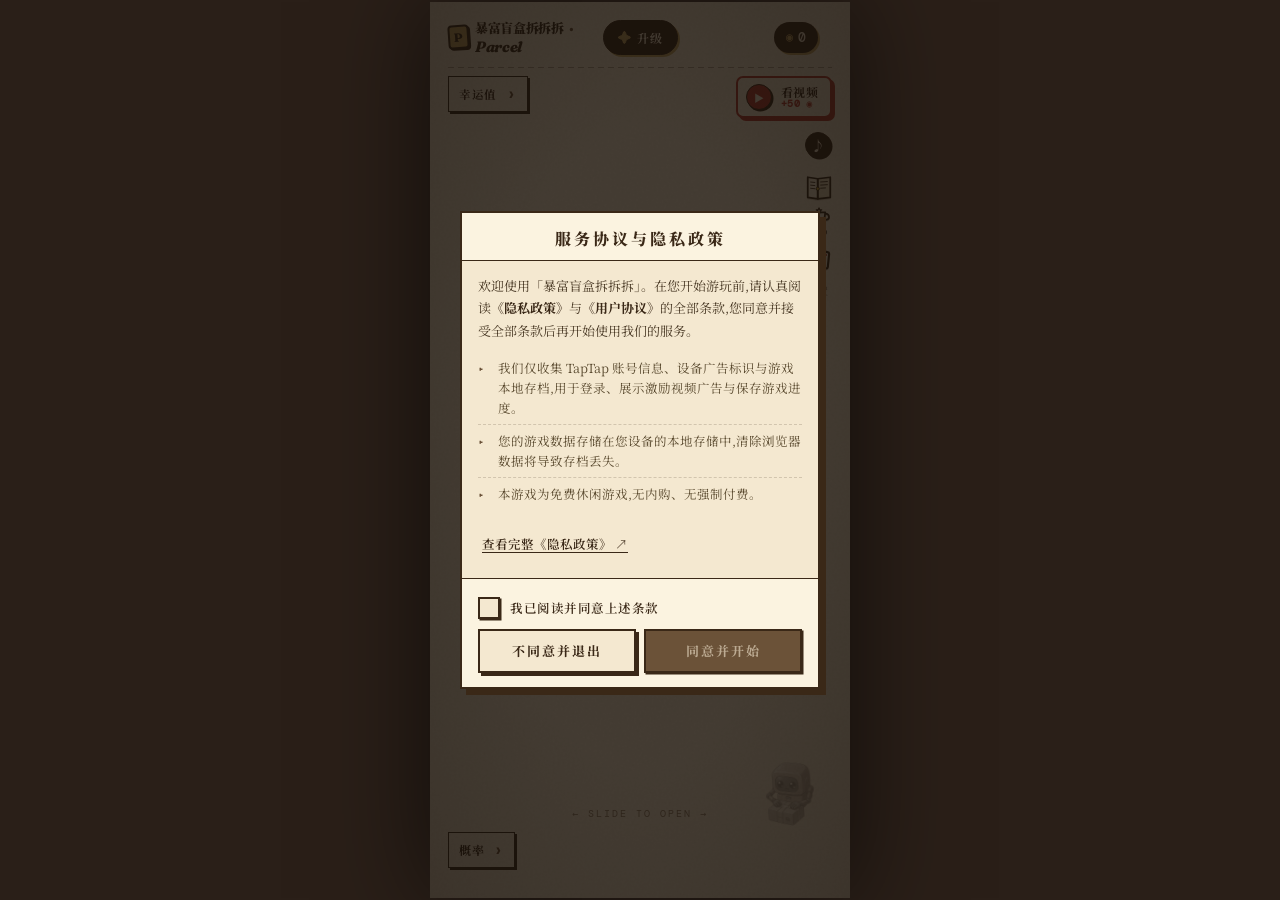
==== commit a913f7c0: "增加成就系统" ====
--- a/index.html
+++ b/index.html
@@ -18,7 +18,7 @@
 
     <div class="topbar">
       <div class="tb-left">
-        <div class="logo">
+        <div class="logo" id="logoDevTrigger">
           <span class="mark">P</span>
           <span class="name">
             <span class="cn">暴富盲盒拆拆拆</span>
@@ -103,6 +103,30 @@
           </svg>
           <span class="codex-home-dot" id="codexHomeDot" hidden></span>
         </button>
+        <!-- 成就入口：icon-only（解锁时会自动弹窗，无小红点） -->
+        <button class="codex-home-btn ach-home-btn" id="btnAchievement" title="成就">
+          <svg class="codex-home-ic" viewBox="0 0 24 24" xmlns="http://www.w3.org/2000/svg" aria-hidden="true">
+            <!-- 杯身：空心风，浅纸色填充 + 墨边 -->
+            <path d="M7 5 L17 5 L16 13 Q16 15 12 15 Q8 15 8 13 Z"
+                  fill="#F4E8D0" stroke="#3A2817" stroke-width="1.4" stroke-linejoin="round"/>
+            <!-- 左耳：纯描边 -->
+            <path d="M7 6 Q4 6 4 9 Q4 11 7 11"
+                  fill="none" stroke="#3A2817" stroke-width="1.4" stroke-linejoin="round"/>
+            <!-- 右耳：纯描边 -->
+            <path d="M17 6 Q20 6 20 9 Q20 11 17 11"
+                  fill="none" stroke="#3A2817" stroke-width="1.4" stroke-linejoin="round"/>
+            <!-- 杯口横线 -->
+            <line x1="8" y1="15" x2="16" y2="15" stroke="#3A2817" stroke-width="1.2"/>
+            <!-- 杯颈 -->
+            <rect x="10.5" y="15" width="3" height="3" fill="#F4E8D0" stroke="#3A2817" stroke-width="1.3"/>
+            <!-- 底座 -->
+            <rect x="8" y="18" width="8" height="2.2" fill="#F4E8D0" stroke="#3A2817" stroke-width="1.3"/>
+            <rect x="6.5" y="20.2" width="11" height="1.4" fill="#F4E8D0" stroke="#3A2817" stroke-width="1.3"/>
+            <!-- 顶部小星：空心风 -->
+            <path d="M12 1.5 L12.6 3 L14.2 3 L12.9 3.9 L13.4 5.4 L12 4.5 L10.6 5.4 L11.1 3.9 L9.8 3 L11.4 3 Z"
+                  fill="#F4E8D0" stroke="#3A2817" stroke-width="0.9" stroke-linejoin="round"/>
+          </svg>
+        </button>
         <!-- 抽卡入口：icon-only，参考 codex 风格；红点显示当前生效 buff 数量 -->
         <button class="codex-home-btn card-home-btn" id="btnCard" title="技能卡抽卡">
           <svg class="codex-home-ic" viewBox="0 0 24 24" xmlns="http://www.w3.org/2000/svg" aria-hidden="true">
@@ -125,11 +149,11 @@
           <span class="rb-ic">⟳</span>
           <span class="rb-name">重置</span>
         </button>
-        <button class="reset-btn" id="btnTestHidden" title="测试开出隐藏款动画">
+        <button class="reset-btn rb-dev" id="btnTestHidden" title="测试开出隐藏款动画">
           <span class="rb-ic">👑</span>
           <span class="rb-name">测隐藏</span>
         </button>
-        <button class="reset-btn" id="btnTestCodex" title="测试：随机点亮一个图鉴物品">
+        <button class="reset-btn rb-dev" id="btnTestCodex" title="测试：随机点亮一个图鉴物品">
           <span class="rb-ic">📖</span>
           <span class="rb-name">测图鉴</span>
         </button>
@@ -314,7 +338,16 @@
             <span class="vol-num" id="volSfxNum">80</span>
           </div>
         </div>
-        <button class="bgm-global-toggle" id="btnBgmGlobalToggle">⏸ 全部暂停</button>
+        <button class="bgm-global-toggle" id="btnBgmGlobalToggle" type="button">
+          <svg class="bgm-toggle-ic bgm-toggle-ic-pause" viewBox="0 0 24 24" xmlns="http://www.w3.org/2000/svg" aria-hidden="true">
+            <rect x="6" y="4" width="4" height="16" fill="#3A2817" stroke="#3A2817" stroke-width="1" stroke-linejoin="round"/>
+            <rect x="14" y="4" width="4" height="16" fill="#3A2817" stroke="#3A2817" stroke-width="1" stroke-linejoin="round"/>
+          </svg>
+          <svg class="bgm-toggle-ic bgm-toggle-ic-play" viewBox="0 0 24 24" xmlns="http://www.w3.org/2000/svg" aria-hidden="true">
+            <path d="M7 4 L20 12 L7 20 Z" fill="#3A2817" stroke="#3A2817" stroke-width="1.2" stroke-linejoin="round"/>
+          </svg>
+          <span class="bgm-toggle-label">全部播放</span>
+        </button>
         <div class="mf-hint">点歌名切歌，点「全部」暂停/继续</div>
       </div>
     </div>
@@ -339,6 +372,48 @@
           <button class="codex-claim-btn" id="btnCodexClaimAll" disabled>🎁 领取 <span id="codexAllAmt">+200k</span></button>
         </div>
         <div class="mf-hint">每抽到一个新物品自动点亮 · 机器人自动拆出的物品不计入图鉴</div>
+      </div>
+    </div>
+  </div>
+
+  <!-- ========== MODAL: 成就 ========== -->
+  <div class="modal-mask" id="achievementModal">
+    <div class="modal-card ach-card">
+      <div class="modal-head">
+        <div class="modal-title">
+          <span class="mt-ic ach-mt-ic" aria-hidden="true">
+            <svg viewBox="0 0 24 24" xmlns="http://www.w3.org/2000/svg">
+              <path d="M7 5 L17 5 L16 13 Q16 15 12 15 Q8 15 8 13 Z"
+                    fill="#F4E8D0" stroke="#3A2817" stroke-width="1.4" stroke-linejoin="round"/>
+              <path d="M7 6 Q4 6 4 9 Q4 11 7 11"
+                    fill="none" stroke="#3A2817" stroke-width="1.4" stroke-linejoin="round"/>
+              <path d="M17 6 Q20 6 20 9 Q20 11 17 11"
+                    fill="none" stroke="#3A2817" stroke-width="1.4" stroke-linejoin="round"/>
+              <line x1="8" y1="15" x2="16" y2="15" stroke="#3A2817" stroke-width="1.2"/>
+              <rect x="10.5" y="15" width="3" height="3" fill="#F4E8D0" stroke="#3A2817" stroke-width="1.3"/>
+              <rect x="8" y="18" width="8" height="2.2" fill="#F4E8D0" stroke="#3A2817" stroke-width="1.3"/>
+              <rect x="6.5" y="20.2" width="11" height="1.4" fill="#F4E8D0" stroke="#3A2817" stroke-width="1.3"/>
+              <path d="M12 1.5 L12.6 3 L14.2 3 L12.9 3.9 L13.4 5.4 L12 4.5 L10.6 5.4 L11.1 3.9 L9.8 3 L11.4 3 Z"
+                    fill="#F4E8D0" stroke="#3A2817" stroke-width="0.9" stroke-linejoin="round"/>
+            </svg>
+          </span>成就
+        </div>
+        <button class="modal-close" id="btnAchievementClose">×</button>
+      </div>
+      <div class="modal-body ach-body" id="achievementModalBody">
+        <!-- 由 JS 渲染 5 类成就 -->
+      </div>
+      <div class="modal-foot ach-foot">
+        <div class="ach-progress">
+          <div class="ach-progress-l">
+            <span class="ach-progress-label">总进度</span>
+            <span class="ach-progress-meta" id="achHeadMeta">0 / 18</span>
+          </div>
+          <div class="ach-progress-track">
+            <div class="ach-progress-fill" id="achHeadFill" style="width:0%"></div>
+          </div>
+        </div>
+        <div class="mf-hint">18 枚里程碑 · 铭刻你的开箱者传奇</div>
       </div>
     </div>
   </div>
--- a/css/style.css
+++ b/css/style.css
@@ -290,12 +290,34 @@
   pointer-events: none;
   box-shadow: 1.5px 1.5px 0 var(--ink);
 }
+.robot-chip .robot-tip[hidden] { display: none; }
 .robot-chip .robot-tip.manual { background: var(--ink-soft); border-color: var(--ink-soft); color: var(--paper); }
 .robot-chip .robot-tip.cant-afford { background: var(--red); border-color: var(--red); color: var(--paper); }
 .robot-chip .robot-tip.storage-full { background: #b8860b; border-color: #b8860b; color: var(--paper); }
 /* 系统原因暂停时 chip 边框/阴影变对应色，区别于玩家手动 paused（灰色） */
 .robot-chip.cant-afford { box-shadow: 2px 2px 0 var(--red); border-color: var(--red); }
 .robot-chip.storage-full { box-shadow: 2px 2px 0 #b8860b; border-color: #b8860b; }
+/* 状态切换瞬间的弹跳：只在 chip class 刚加上时播一次 */
+@keyframes robotChipShake {
+  0%   { transform: translateX(0) scale(1); }
+  30%  { transform: translateX(-2px) scale(1.04); }
+  60%  { transform: translateX(2px) scale(0.98); }
+  100% { transform: translateX(0) scale(1); }
+}
+.robot-chip.cant-afford,
+.robot-chip.storage-full {
+  animation: robotChipShake 0.35s ease;
+}
+/* tip 跟随：chip 弹跳时 tip 也一起冒一下 */
+.robot-chip.cant-afford .robot-tip,
+.robot-chip.storage-full .robot-tip {
+  animation: robotTipPop 0.35s cubic-bezier(0.34, 1.5, 0.64, 1);
+}
+@keyframes robotTipPop {
+  0%   { opacity: 0; transform: translateX(-50%) translateY(4px) scale(0.85); }
+  60%  { opacity: 1; transform: translateX(-50%) translateY(-1px) scale(1.06); }
+  100% { opacity: 1; transform: translateX(-50%) translateY(0) scale(1); }
+}
 .robot-chip .robot-text {
   display: none;
 }
@@ -1057,6 +1079,667 @@
 .bnk-btn.bnk-reset { background: var(--paper); color: var(--ink); }
 .bnk-btn.bnk-close { background: transparent; color: var(--ink-soft); border-color: var(--ink-soft); box-shadow: 2px 2px 0 var(--ink-soft); font-weight: 500; font-size: 12px; }
 
+/* ========== 广告奖励通用弹窗（看完广告/看广告解锁技能）========== */
+.ad-reward-modal {
+  position: fixed;
+  inset: 0;
+  z-index: 9100;
+  display: flex;
+  align-items: center;
+  justify-content: center;
+  background: rgba(20, 12, 4, 0.55);
+  animation: bnFadeIn 0.22s ease;
+}
+.ad-reward-card {
+  position: relative;
+  width: 82%;
+  max-width: 320px;
+  padding: 28px 22px 22px;
+  text-align: center;
+  background: var(--paper);
+  border: 2px solid var(--ink);
+  border-radius: 4px;
+  box-shadow: 6px 6px 0 var(--ink);
+  animation: armPop 0.3s cubic-bezier(0.34, 1.56, 0.64, 1);
+}
+@keyframes armPop { from { transform: scale(0.85); opacity: 0; } to { transform: scale(1); opacity: 1; } }
+.arm-close {
+  position: absolute;
+  top: 8px;
+  right: 8px;
+  width: 28px;
+  height: 28px;
+  border: 1.5px solid var(--ink);
+  border-radius: 50%;
+  background: var(--paper-light);
+  color: var(--ink);
+  display: flex;
+  align-items: center;
+  justify-content: center;
+  cursor: pointer;
+  box-shadow: 1.5px 1.5px 0 var(--ink);
+  padding: 0;
+  transition: transform 0.08s ease, box-shadow 0.08s ease;
+}
+.arm-close:hover  { transform: translate(-1px, -1px) rotate(90deg); box-shadow: 2px 2px 0 var(--ink); }
+.arm-close:active { transform: translate(1px, 1px) rotate(90deg); box-shadow: 0.5px 0.5px 0 var(--ink); }
+.arm-close svg { width: 14px; height: 14px; display: block; }
+.arm-icon {
+  width: 90px;
+  height: 90px;
+  margin: 0 auto 12px;
+  display: flex;
+  align-items: center;
+  justify-content: center;
+  filter: drop-shadow(2px 2px 0 var(--ink));
+}
+.arm-icon svg { width: 100%; height: 100%; display: block; }
+.arm-title {
+  font-family: 'Noto Serif SC', serif;
+  font-size: 18px;
+  font-weight: 800;
+  color: var(--ink);
+  letter-spacing: 2px;
+  margin-bottom: 6px;
+}
+.arm-sub {
+  font-size: 12px;
+  color: var(--ink-soft);
+  line-height: 1.55;
+  margin-bottom: 14px;
+}
+.arm-lines {
+  display: flex;
+  flex-direction: column;
+  gap: 8px;
+  padding: 12px 14px;
+  margin-bottom: 4px;
+  background: var(--paper-light);
+  border: 1.5px solid var(--ink);
+  border-radius: 3px;
+}
+.arm-row {
+  display: flex;
+  justify-content: space-between;
+  align-items: center;
+  font-family: 'Noto Serif SC', serif;
+  font-size: 13px;
+}
+.arm-label { color: var(--ink-soft); font-weight: 500; }
+.arm-val   { color: var(--ink); font-weight: 800; font-family: 'DM Mono', monospace; }
+.arm-val.pos { color: var(--red); }
+.arm-val.neg { color: var(--ink-soft); }
+
+/* ========== 存储已满"双倍领取"弹窗（播放icon + 看广告双倍）========== */
+.storage-claim-modal {
+  position: fixed;
+  inset: 0;
+  z-index: 9100;
+  display: flex;
+  align-items: center;
+  justify-content: center;
+  background: rgba(20, 12, 4, 0.55);
+  animation: bnFadeIn 0.22s ease;
+}
+.storage-claim-card {
+  position: relative;
+  width: 84%;
+  max-width: 320px;
+  padding: 26px 20px 20px;
+  text-align: center;
+  background: var(--paper);
+  border: 2px solid var(--ink);
+  border-radius: 4px;
+  box-shadow: 6px 6px 0 var(--ink);
+  animation: armPop 0.3s cubic-bezier(0.34, 1.56, 0.64, 1);
+}
+.scm-rows {
+  display: flex;
+  flex-direction: column;
+  gap: 10px;
+  margin-top: 14px;
+}
+.scm-row {
+  position: relative;
+  display: grid;
+  grid-template-columns: 36px 1fr auto;
+  gap: 12px;
+  align-items: center;
+  padding: 10px 12px;
+  background: var(--paper-light);
+  border: 1.5px solid var(--ink);
+  border-radius: 4px;
+  box-shadow: 2px 2px 0 var(--ink);
+  font-family: inherit;
+  color: var(--ink);
+  cursor: pointer;
+  text-align: left;
+  transition: transform 0.08s ease, box-shadow 0.08s ease, background 0.15s ease;
+}
+.scm-row:hover  { transform: translate(-1px, -1px); box-shadow: 3px 3px 0 var(--ink); }
+.scm-row:active { transform: translate(1px, 1px);    box-shadow: 0.5px 0.5px 0 var(--ink); }
+.scm-row--ad {
+  background: var(--red);
+  color: var(--paper);
+  border-color: var(--ink);
+  box-shadow: 2px 2px 0 var(--ink);
+}
+.scm-row--ad:hover  { box-shadow: 3px 3px 0 var(--ink); }
+.scm-row--ad:active { box-shadow: 0.5px 0.5px 0 var(--ink); }
+.scm-row-icon {
+  width: 36px;
+  height: 36px;
+  display: flex;
+  align-items: center;
+  justify-content: center;
+  filter: drop-shadow(1px 1px 0 rgba(58, 40, 23, 0.35));
+}
+.scm-row-icon svg { width: 100%; height: 100%; display: block; }
+.scm-row--ad .scm-row-icon { filter: drop-shadow(1px 1px 0 rgba(58, 40, 23, 0.45)); }
+.scm-row-label {
+  font-family: 'Noto Serif SC', serif;
+  font-weight: 700;
+  font-size: 13px;
+  letter-spacing: 0.5px;
+}
+.scm-row-val {
+  font-family: 'DM Mono', monospace;
+  font-weight: 700;
+  font-size: 13px;
+  white-space: nowrap;
+}
+.scm-row--ad .scm-row-label,
+.scm-row--ad .scm-row-val { color: var(--paper); }
+
+/* ========== 重置确认弹窗（玩家重置：游戏内弹窗）========== */
+.reset-confirm-modal {
+  position: fixed;
+  inset: 0;
+  z-index: 9100;
+  display: flex;
+  align-items: center;
+  justify-content: center;
+  background: rgba(20, 12, 4, 0.55);
+  animation: bnFadeIn 0.22s ease;
+}
+.reset-confirm-card {
+  position: relative;
+  width: 84%;
+  max-width: 320px;
+  padding: 28px 22px 22px;
+  text-align: center;
+  background: var(--paper);
+  border: 2px solid var(--ink);
+  border-radius: 4px;
+  box-shadow: 6px 6px 0 var(--ink);
+  animation: armPop 0.3s cubic-bezier(0.34, 1.56, 0.64, 1);
+}
+.rcm-rows {
+  display: grid;
+  grid-template-columns: 1fr 1fr;
+  gap: 10px;
+  margin-top: 16px;
+}
+.rcm-btn {
+  position: relative;
+  padding: 11px 14px;
+  border: 1.5px solid var(--ink);
+  border-radius: 4px;
+  box-shadow: 2px 2px 0 var(--ink);
+  font-family: 'Noto Serif SC', serif;
+  font-weight: 800;
+  font-size: 13px;
+  letter-spacing: 0.5px;
+  cursor: pointer;
+  transition: transform 0.08s ease, box-shadow 0.08s ease;
+}
+.rcm-btn:hover  { transform: translate(-1px, -1px); box-shadow: 3px 3px 0 var(--ink); }
+.rcm-btn:active { transform: translate(1px, 1px);    box-shadow: 0.5px 0.5px 0 var(--ink); }
+.rcm-btn--cancel {
+  background: var(--paper-light);
+  color: var(--ink);
+}
+.rcm-btn--ok {
+  background: var(--red);
+  color: var(--paper);
+}
+
+/* ========== 成就页（18 个成就 · 5 分类 · 集邮册风格）========== */
+/* 主页入口按钮：完全复用 .codex-home-btn，仅占位区分 */
+.ach-home-btn { /* 暂无特殊样式 */ }
+
+/* modal title 旁的统一空心奖杯 SVG（与主页同款） */
+.ach-mt-ic {
+  display: inline-flex;
+  align-items: center; justify-content: center;
+  width: 18px; height: 18px;
+  margin-right: 4px;
+  overflow: visible;     /* 顶部星若溢出也允许 */
+}
+.ach-mt-ic svg {
+  width: 100%; height: 100%;
+  transform: translateY(1.5px);   /* 杯身中心对齐"成就"中文字视觉中心 */
+}
+
+/* modal 主体 */
+.ach-card .modal-body {
+  padding: 9px 10px 6px;
+  max-height: 60vh;
+  overflow-y: auto;
+}
+
+/* 单个分组：仿 codex-section，硬阴影 + 墨边 */
+.ach-section {
+  margin-bottom: 9px;
+  border: 1.5px solid var(--ink);
+  background: var(--paper);
+  box-shadow: 2px 2px 0 var(--ink);
+  position: relative; overflow: hidden;
+}
+.ach-sec-head {
+  display: flex; align-items: center; justify-content: space-between;
+  padding: 6px 10px 5px;
+  background: var(--paper-light);
+  border-bottom: 1.5px solid var(--ink);
+}
+.ach-sec-name {
+  font-family: 'Noto Serif SC', serif;
+  font-size: 12px; font-weight: 800;
+  color: var(--ink);
+  letter-spacing: 2px;
+}
+.ach-sec-meta {
+  font-family: 'DM Mono', monospace;
+  font-size: 11px; font-weight: 700;
+  color: var(--ink-soft);
+}
+
+/* 网格：单列（一行一个，文字完整显示无截断） */
+.ach-grid {
+  display: grid;
+  grid-template-columns: 1fr;
+  gap: 6px;
+  padding: 8px;
+}
+
+/* ===== 单个成就卡（一行一个：图标 40px + 完整文字 + 高度自适应）===== */
+.ach-item {
+  position: relative;
+  display: flex; align-items: center; gap: 11px;
+  padding: 9px 11px;
+  background: var(--paper);
+  border: 1.5px solid var(--ink);
+  box-shadow: 1.5px 1.5px 0 var(--ink);
+  border-radius: 2px;
+  min-height: 56px;
+  overflow: visible;   /* 单列后允许文字不裁切 */
+}
+
+/* 已解锁 = 渐变纸色 + 内侧单层金线 */
+.ach-item.unlocked {
+  background: linear-gradient(135deg, #FBF3E0 0%, var(--paper) 60%, #F0E0BC 100%);
+}
+.ach-item.unlocked::before {
+  content: '';
+  position: absolute; inset: 3px;
+  border: 1px solid rgba(201,169,97,0.5);
+  pointer-events: none;
+  border-radius: 1px;
+}
+
+/* 未解锁 = 浅色虚线边 */
+.ach-item.locked {
+  background: var(--paper-light);
+  border-color: rgba(58,40,23,0.4);
+  border-style: dashed;
+  box-shadow: none;
+}
+
+/* 右上角徽标：解锁 = 红色 ✓ / 未解锁 = 淡小点 */
+.ach-corner {
+  position: absolute;
+  top: 5px; right: 5px;
+  width: 16px; height: 16px;
+  display: flex; align-items: center; justify-content: center;
+  font-size: 9px; font-weight: 900;
+  border-radius: 50%;
+  z-index: 2;
+  line-height: 1;
+}
+.ach-corner-stamp {
+  background: var(--red);
+  color: var(--paper);
+  transform: rotate(-8deg);
+  box-shadow: 0.5px 0.5px 0 var(--ink);
+  font-family: 'Fraunces', serif;
+}
+.ach-corner-lock {
+  background: transparent;
+  color: rgba(58,40,23,0.3);
+  font-size: 14px;
+  font-weight: 900;
+  top: 4px; right: 7px;
+}
+
+/* 图标区：40×40 方形 */
+.ach-ic-box {
+  flex-shrink: 0;
+  width: 40px; height: 40px;
+  display: flex; align-items: center; justify-content: center;
+  background: var(--paper);
+  border: 1.2px solid var(--ink);
+  border-radius: 2px;
+  box-shadow: 1px 1px 0 var(--ink);
+}
+.ach-item.locked .ach-ic-box {
+  background: var(--paper-light);
+  border-color: rgba(58,40,23,0.35);
+  box-shadow: none;
+  filter: grayscale(0.9) opacity(0.55);
+}
+.ach-ic-box svg {
+  width: 100%; height: 100%;
+  display: block;
+  padding: 2px;
+}
+.ach-ic-emoji {
+  font-size: 21px; line-height: 1;
+}
+
+/* 文字区：单列后空间充足，文字不截断 */
+.ach-info {
+  flex: 1;
+  min-width: 0;
+  display: flex; flex-direction: column;
+  gap: 2px;
+  padding-right: 22px;   /* 避让右上角徽标 */
+}
+.ach-name {
+  font-family: 'Noto Serif SC', serif;
+  font-size: 13px; font-weight: 800;
+  color: var(--ink);
+  letter-spacing: 0.3px;
+  line-height: 1.3;
+  word-break: break-all;     /* 完整显示，长词不溢出 */
+}
+.ach-item.locked .ach-name { color: var(--ink-soft); }
+.ach-desc {
+  font-family: 'Noto Serif SC', serif;
+  font-size: 10.5px; font-weight: 500;
+  color: var(--ink-soft);
+  line-height: 1.4;
+  word-break: break-all;     /* 完整显示 */
+}
+.ach-meta {
+  font-family: 'DM Mono', monospace;
+  font-size: 9px;
+  letter-spacing: 0.3px;
+  margin-top: 2px;
+  display: flex; align-items: center; gap: 4px;
+  flex-wrap: wrap;            /* 时间戳过长可换行，不省略 */
+  word-break: break-all;
+}
+.ach-meta-collected { color: var(--red); font-weight: 800; }
+.ach-meta-dot       { color: rgba(58,40,23,0.3); }
+.ach-meta-ts        { color: var(--ink-soft); font-weight: 500; }
+.ach-meta-hint      { color: rgba(58,40,23,0.45); font-style: italic; }
+
+/* 成就卡内嵌进度条（仅未解锁的 robotRunStreak / robotRunAcc 显示） */
+.ach-card-progress {
+  display: flex; align-items: center; gap: 7px;
+  margin-top: 5px;
+  width: 100%;
+}
+.ach-card-progress-label {
+  font-family: 'DM Mono', monospace;
+  font-size: 9.5px; font-weight: 700;
+  color: var(--ink-soft);
+  white-space: nowrap;
+  flex-shrink: 0;
+  min-width: 64px;
+}
+.ach-card-progress-track {
+  flex: 1;
+  height: 6px;
+  background: var(--paper);
+  border: 1px solid var(--ink);
+  border-radius: 1px;
+  overflow: hidden;
+  box-shadow: inset 0.5px 0.5px 0 rgba(58,40,23,0.15);
+}
+.ach-card-progress-fill {
+  height: 100%;
+  background: linear-gradient(90deg, var(--gold-bright) 0%, #C9A961 60%, #8B6F2E 100%);
+  box-shadow: inset 0 0.5px 0 rgba(255,255,255,0.4);
+  transition: width 0.5s cubic-bezier(0.34, 1.2, 0.64, 1);
+}
+
+.ach-empty {
+  padding: 30px 16px;
+  text-align: center;
+  color: var(--ink-soft);
+  font-family: 'Noto Serif SC', serif;
+  font-size: 12px;
+}
+
+/* 底部：总进度 + 进度条 */
+.ach-foot {
+  background: var(--paper-light);
+  border-top: 1.5px solid var(--ink);
+  padding: 9px 12px 10px;
+}
+.ach-progress {
+  display: flex; align-items: center; justify-content: space-between;
+  gap: 10px;
+  margin-bottom: 7px;
+}
+.ach-progress-l {
+  display: flex; align-items: baseline; gap: 6px;
+  flex-shrink: 0;
+}
+.ach-progress-label {
+  font-family: 'Noto Serif SC', serif;
+  font-size: 11px; font-weight: 800;
+  color: var(--ink);
+  letter-spacing: 1px;
+}
+.ach-progress-meta {
+  font-family: 'DM Mono', monospace;
+  font-size: 11px; font-weight: 700;
+  color: var(--ink-soft);
+}
+.ach-progress-track {
+  flex: 1;
+  height: 9px;
+  background: var(--paper);
+  border: 1.2px solid var(--ink);
+  border-radius: 2px;
+  overflow: hidden;
+  box-shadow: inset 1px 1px 0 rgba(58,40,23,0.15);
+}
+.ach-progress-fill {
+  height: 100%;
+  background: linear-gradient(90deg, var(--gold-bright) 0%, #C9A961 60%, #8B6F2E 100%);
+  box-shadow: inset 0 1px 0 rgba(255,255,255,0.4);
+  transition: width 0.5s cubic-bezier(0.34, 1.2, 0.64, 1);
+}
+
+/* ========== 成就解锁弹窗（集邮册仪式感）========== */
+.ach-unlock-card {
+  position: relative;
+  text-align: center;
+  padding: 24px 22px 20px;
+  overflow: visible;  /* 让 sparkles + 阴影溢出 */
+}
+
+/* 撒金小星点（4-6 颗，CSS 动画旋转 + 缩放 + 透明度） */
+.ach-sparkles {
+  position: absolute;
+  inset: -10px;
+  pointer-events: none;
+  z-index: 0;
+}
+.ach-spk {
+  position: absolute;
+  color: var(--gold-bright);
+  font-size: 14px;
+  text-shadow: 0 0 4px rgba(212,175,55,0.6);
+  animation: spk-burst 2.4s ease-out infinite;
+  opacity: 0;
+}
+.ach-spk-1 { top:   4px; left:   8%; font-size: 12px; animation-delay: 0.0s; }
+.ach-spk-2 { top:  10px; right:  6%; font-size: 16px; animation-delay: 0.4s; }
+.ach-spk-3 { top:  44%; left:  -2%; font-size: 13px; animation-delay: 0.8s; }
+.ach-spk-4 { top:  44%; right: -2%; font-size: 15px; animation-delay: 1.2s; }
+.ach-spk-5 { bottom: 8px; left: 14%; font-size: 11px; animation-delay: 1.6s; }
+.ach-spk-6 { bottom: 6px; right:16%; font-size: 13px; animation-delay: 2.0s; }
+@keyframes spk-burst {
+  0%   { opacity: 0; transform: scale(0.4) rotate(0deg); }
+  20%  { opacity: 1; transform: scale(1.2) rotate(60deg); }
+  50%  { opacity: 0.9; transform: scale(1) rotate(180deg); }
+  85%  { opacity: 0; transform: scale(0.6) rotate(300deg); }
+  100% { opacity: 0; transform: scale(0.4) rotate(360deg); }
+}
+
+/* 烫金奖章 */
+.ach-medal {
+  position: relative;
+  width: 88px; height: 88px;
+  margin: 6px auto 14px;
+  z-index: 1;
+}
+.ach-medal-ring {
+  position: absolute; inset: 0;
+  border-radius: 50%;
+  border: 2px solid var(--gold-bright);
+  box-shadow:
+    0 0 0 2px var(--paper),
+    0 0 0 3px var(--gold-bright),
+    3px 3px 0 var(--ink),
+    inset 0 0 8px rgba(212,175,55,0.18);
+}
+.ach-medal-ring-inner {
+  inset: 6px;
+  border-width: 1.2px;
+  border-style: dashed;
+  box-shadow:
+    0 0 0 2px var(--paper),
+    inset 0 0 6px rgba(212,175,55,0.18);
+}
+.ach-medal-emoji {
+  position: absolute;
+  inset: 0;
+  display: flex; align-items: center; justify-content: center;
+  font-size: 42px;
+  filter: drop-shadow(1.5px 1.5px 0 var(--ink));
+  z-index: 1;
+}
+
+/* eyebrow：英文小标签 */
+.ach-unlock-eyebrow {
+  font-family: 'Fraunces', serif;
+  font-size: 10px; font-weight: 900;
+  color: var(--red);
+  letter-spacing: 3.5px;
+  margin-bottom: 4px;
+  position: relative; z-index: 1;
+}
+
+/* 成就名 */
+.ach-unlock-name {
+  font-family: 'Noto Serif SC', serif;
+  font-size: 22px; font-weight: 900;
+  color: var(--ink);
+  letter-spacing: 3px;
+  margin-bottom: 6px;
+  position: relative; z-index: 1;
+  text-shadow: 1px 1px 0 rgba(212,175,55,0.25);
+}
+
+/* 分隔线（左右细线，无中点） */
+.ach-unlock-divider {
+  display: flex; align-items: center; justify-content: center;
+  gap: 0;
+  margin: 6px auto 8px;
+  max-width: 200px;
+  position: relative; z-index: 1;
+}
+.ach-unlock-divider span {
+  flex: 1;
+  height: 1px;
+  background: var(--ink);
+  opacity: 0.45;
+}
+/* 兼容：旧 HTML 里若残留 em，自动隐藏 */
+.ach-unlock-divider em { display: none; }
+
+/* 描述 */
+.ach-unlock-desc {
+  font-family: 'Noto Serif SC', serif;
+  font-size: 11.5px; font-weight: 500;
+  color: var(--ink-soft);
+  line-height: 1.55;
+  margin-bottom: 14px;
+  padding: 0 4px;
+  position: relative; z-index: 1;
+}
+
+/* ribbon：双翼 + 中心文字 */
+.ach-unlock-ribbon {
+  display: inline-flex;
+  align-items: center;
+  gap: 0;
+  margin: 0 auto;
+  position: relative; z-index: 1;
+  filter: drop-shadow(1.5px 1.5px 0 var(--ink));
+}
+.ach-ribbon-text {
+  background: var(--red);
+  color: var(--paper);
+  font-family: 'Noto Serif SC', serif;
+  font-size: 11.5px; font-weight: 800;
+  letter-spacing: 4px;
+  padding: 5px 14px 5px 14px;
+  position: relative;
+  z-index: 2;
+}
+.ach-ribbon-text::before,
+.ach-ribbon-text::after {
+  content: '';
+  position: absolute; top: 0;
+  width: 0; height: 0;
+  border-style: solid;
+}
+.ach-ribbon-text::before {
+  left: -7px;
+  border-width: 0 7px 13px 0;
+  border-color: transparent var(--red-dark) transparent transparent;
+}
+.ach-ribbon-text::after {
+  right: -7px;
+  border-width: 13px 7px 0 0;
+  border-color: var(--red-dark) transparent transparent transparent;
+}
+.ach-ribbon-side {
+  width: 8px; height: 13px;
+  background: var(--red-dark);
+  align-self: center;
+  position: relative;
+  z-index: 1;
+}
+.ach-ribbon-side:first-child { margin-right: -1px; }
+.ach-ribbon-side:last-child  { margin-left: -1px; }
+
+/* 时间 */
+.ach-unlock-ts {
+  font-family: 'DM Mono', monospace;
+  font-size: 9.5px;
+  color: var(--ink-soft);
+  margin-top: 12px;
+  letter-spacing: 0.5px;
+  position: relative; z-index: 1;
+}
+
 /* ========== LUCKY 入口（与 restock-toggle 完全同款结构：2 列，名字 + 箭头）========== */
 .lucky-chip {
   background: var(--paper);
@@ -1140,12 +1823,12 @@
   100% { transform: scale(1)    rotate(0deg); }
 }
 
-/* ========== RESET 测试按钮（放在广告按钮下方，简洁小按钮） ========== */
+/* ========== RESET 按钮（重置：玩家可见；测隐藏/测图鉴：仅 dev-mode）========== */
 .reset-btn {
   background: transparent;
   border: 0;
   padding: 2px 4px;
-  display: inline-flex;
+  display: inline-flex;     /* 重置按钮默认显示给玩家 */
   align-items: center;
   gap: 4px;
   cursor: pointer;
@@ -1155,6 +1838,9 @@
   opacity: 0.55;
   transition: opacity 0.15s;
 }
+/* 测试类按钮（测隐藏/测图鉴）：仅开发者模式显示 */
+.reset-btn.rb-dev { display: none; }
+body.dev-mode .reset-btn.rb-dev { display: inline-flex; }
 .reset-btn:hover { opacity: 0.9; }
 .reset-btn:active { opacity: 0.4; }
 .reset-btn .rb-ic {
@@ -1678,6 +2364,8 @@
 .lucky-card.premium .lc-info-val.neg,
 .lucky-card.luxury .lc-info-val.neg,
 .lucky-card.epic .lc-info-val.neg { color: #F4A09A; }
+/* ROI 子项：缩号 + 降不透明度，视觉上不抢主数字 */
+.lc-roi { font-size: 10.5px; opacity: 0.75; margin-left: 2px; font-weight: 600; }
 
 /* 幸运值详情：未解锁时的问号 + 锁定卡片状态 */
 .lc-locked {
@@ -1697,6 +2385,58 @@
 .lucky-card.locked .lc-info-val {
   opacity: 0.7;
 }
+
+/* 主战场角标：玩家当前金币能买得起的最高档盲盒（=广告奖励档） */
+.lc-main-badge {
+  display: inline-block;
+  margin-left: 6px;
+  padding: 1px 6px;
+  font-family: 'Noto Serif SC', serif;
+  font-size: 9px;
+  font-weight: 700;
+  letter-spacing: 0.5px;
+  color: var(--paper);
+  background: var(--green);
+  border: 1.2px solid var(--ink);
+  border-radius: 8px;
+  vertical-align: middle;
+  line-height: 1.3;
+  white-space: nowrap;
+}
+/* 主战场卡片：金色描边 + 轻微高亮，让玩家一眼能看出来"广告按这档给" */
+.lucky-card.is-main {
+  outline: 2px solid var(--gold, #C9A961);
+  outline-offset: -2px;
+  box-shadow: 0 0 0 1px var(--ink) inset, 0 0 12px rgba(201,169,97,0.25);
+}
+/* 广告奖励列：与"期望"同源但永远给正数（保底 50），用金色突出 */
+.lc-ad-val {
+  font-family: 'DM Mono', monospace;
+  font-size: 13px;
+  font-weight: 800;
+  color: #C9A961;
+  letter-spacing: 0.3px;
+  line-height: 1.1;
+}
+.lucky-card.premium .lc-ad-val,
+.lucky-card.luxury .lc-ad-val,
+.lucky-card.epic .lc-ad-val { color: #E8C97A; }
+.lucky-card.mythic .lc-ad-val { color: #C9A961; }
+.lc-ad-val.locked {
+  opacity: 0.55;
+  filter: grayscale(0.4);
+}
+.lc-ad-val.none {
+  opacity: 0.35;
+  color: var(--ink-soft);
+  font-weight: 600;
+}
+/* 4 列布局微调：赚钱概率/期望/ROI/广告 + 升级按钮 = 5 个元素 */
+.lc-info {
+  flex-wrap: wrap;
+  row-gap: 4px;
+}
+.lc-info-block { min-width: 0; flex: 0 0 auto; }
 
 /* 升级按钮 */
 .lc-up-btn {
@@ -2077,8 +2817,11 @@
   background: var(--paper-dark); border: 1.5px solid var(--ink);
   display: flex; align-items: center; justify-content: center;
   font-size: 19px; border-radius: 4px;
-}
-.skill-card.maxed .skill-ic { background: var(--ink); border-color: var(--gold); }
+  overflow: hidden;
+  color: var(--ink);              /* 图标默认棕色（未购买）*/
+}
+.skill-ic svg { width: 100%; height: 100%; display: block; }
+.skill-card.maxed .skill-ic { background: var(--ink); border-color: var(--gold); color: var(--gold); }
 .skill-info .name {
   font-family: 'Noto Serif SC', serif; font-weight: 700; font-size: 13px;
   color: var(--ink); margin-bottom: 1px; letter-spacing: 0.5px;
@@ -2574,6 +3317,9 @@
   background: var(--green);
   color: var(--ink);
   border-color: var(--paper);
+  /* 动效改挂到 .is-playing 上：暂停后图标不再 pulse，只保留"已选中"的绿色高亮 */
+}
+.bgm-row.is-current.is-playing .bgm-row-ic {
   animation: bgmRowPulse 1.2s ease-in-out infinite;
 }
 .bgm-row.is-current .bgm-row-file {
@@ -2643,8 +3389,20 @@
   cursor: pointer;
   transition: transform 0.08s, box-shadow 0.08s;
   margin-bottom: 8px;
+  display: flex;
+  align-items: center;
+  justify-content: center;
+  gap: 8px;
 }
 .bgm-global-toggle:active { transform: translate(1px, 1px); box-shadow: 1px 1px 0 var(--ink); }
+/* 按钮内的播放/暂停 SVG icon（同款 24x24 风格）*/
+.bgm-toggle-ic { width: 14px; height: 14px; flex-shrink: 0; display: inline-block; }
+/* 默认（正在播放）显示暂停 icon，隐藏播放 icon */
+.bgm-global-toggle.is-playing .bgm-toggle-ic-pause { display: inline-block; }
+.bgm-global-toggle.is-playing .bgm-toggle-ic-play  { display: none; }
+/* 暂停态：显示播放 icon，隐藏暂停 icon */
+.bgm-global-toggle:not(.is-playing) .bgm-toggle-ic-pause { display: none; }
+.bgm-global-toggle:not(.is-playing) .bgm-toggle-ic-play  { display: inline-block; }
 
 /* 音量调节（BGM 弹窗底部）*/
 .vol-block {
